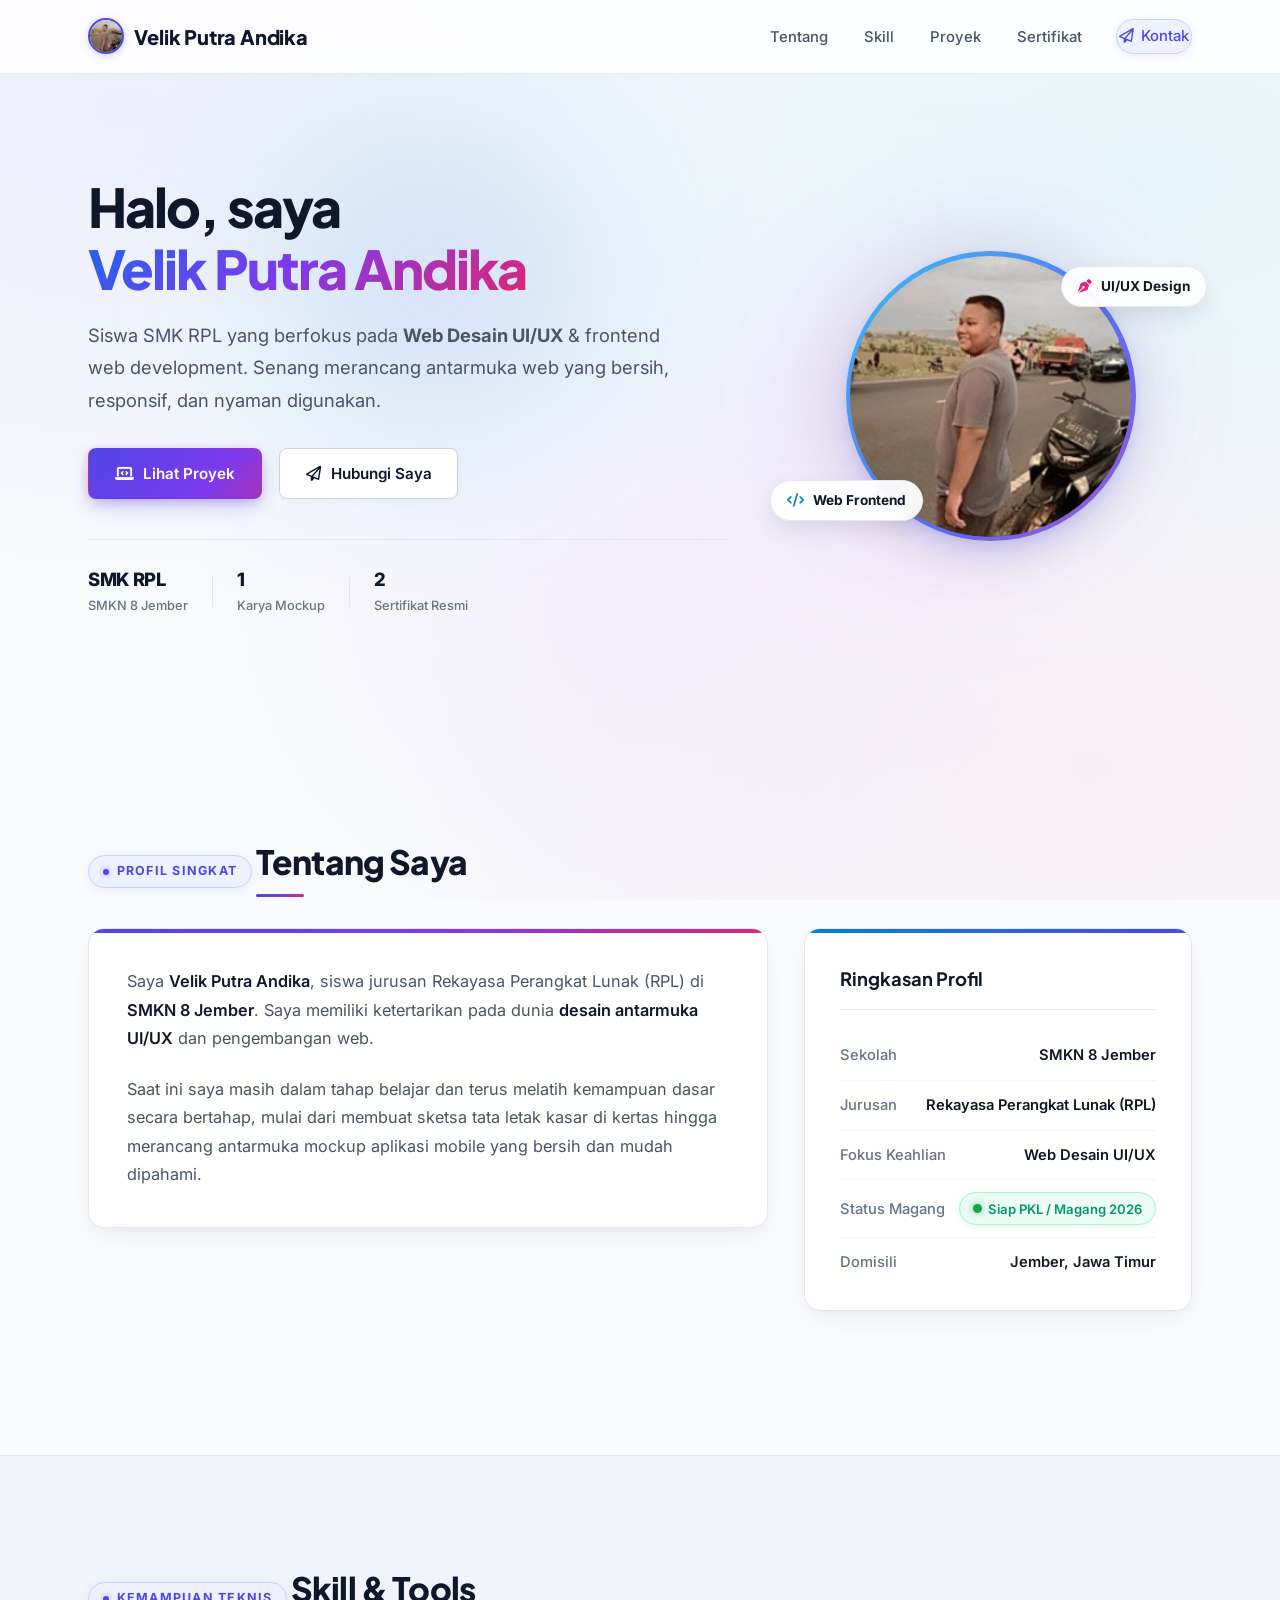
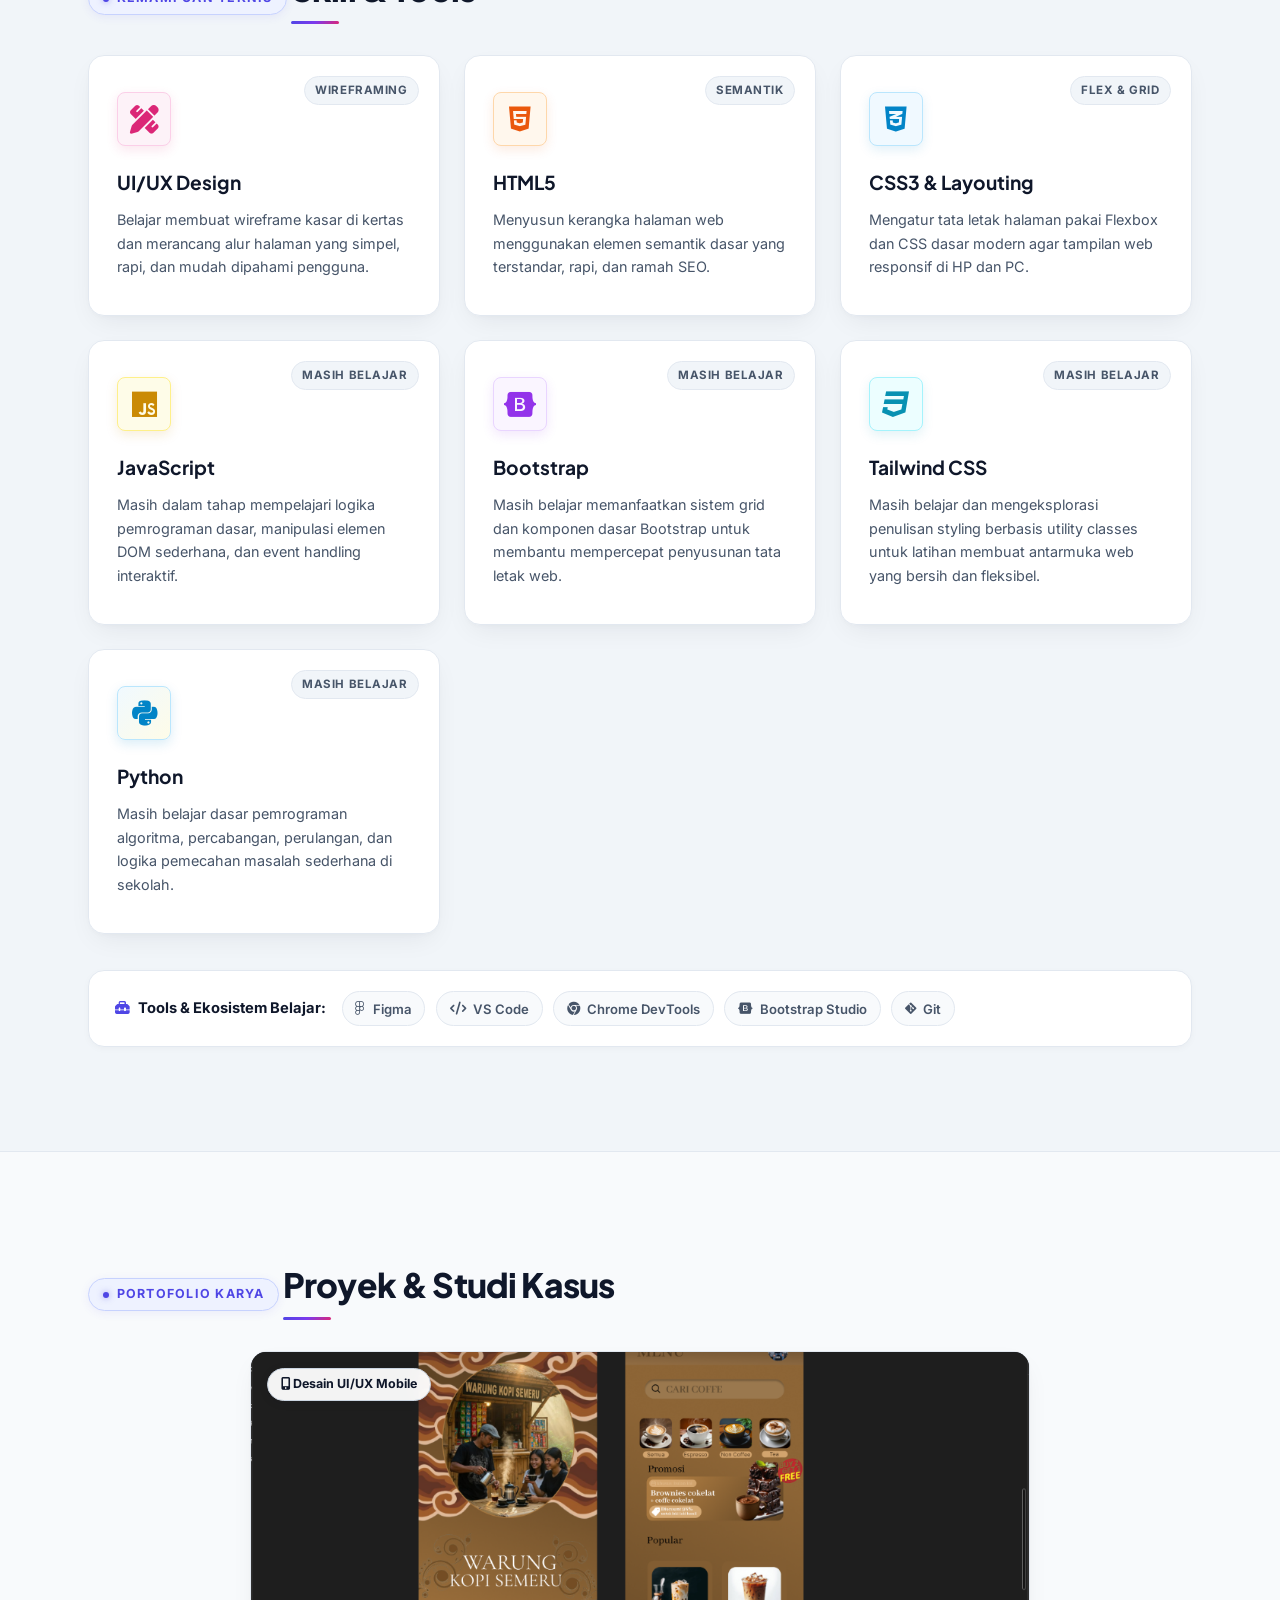
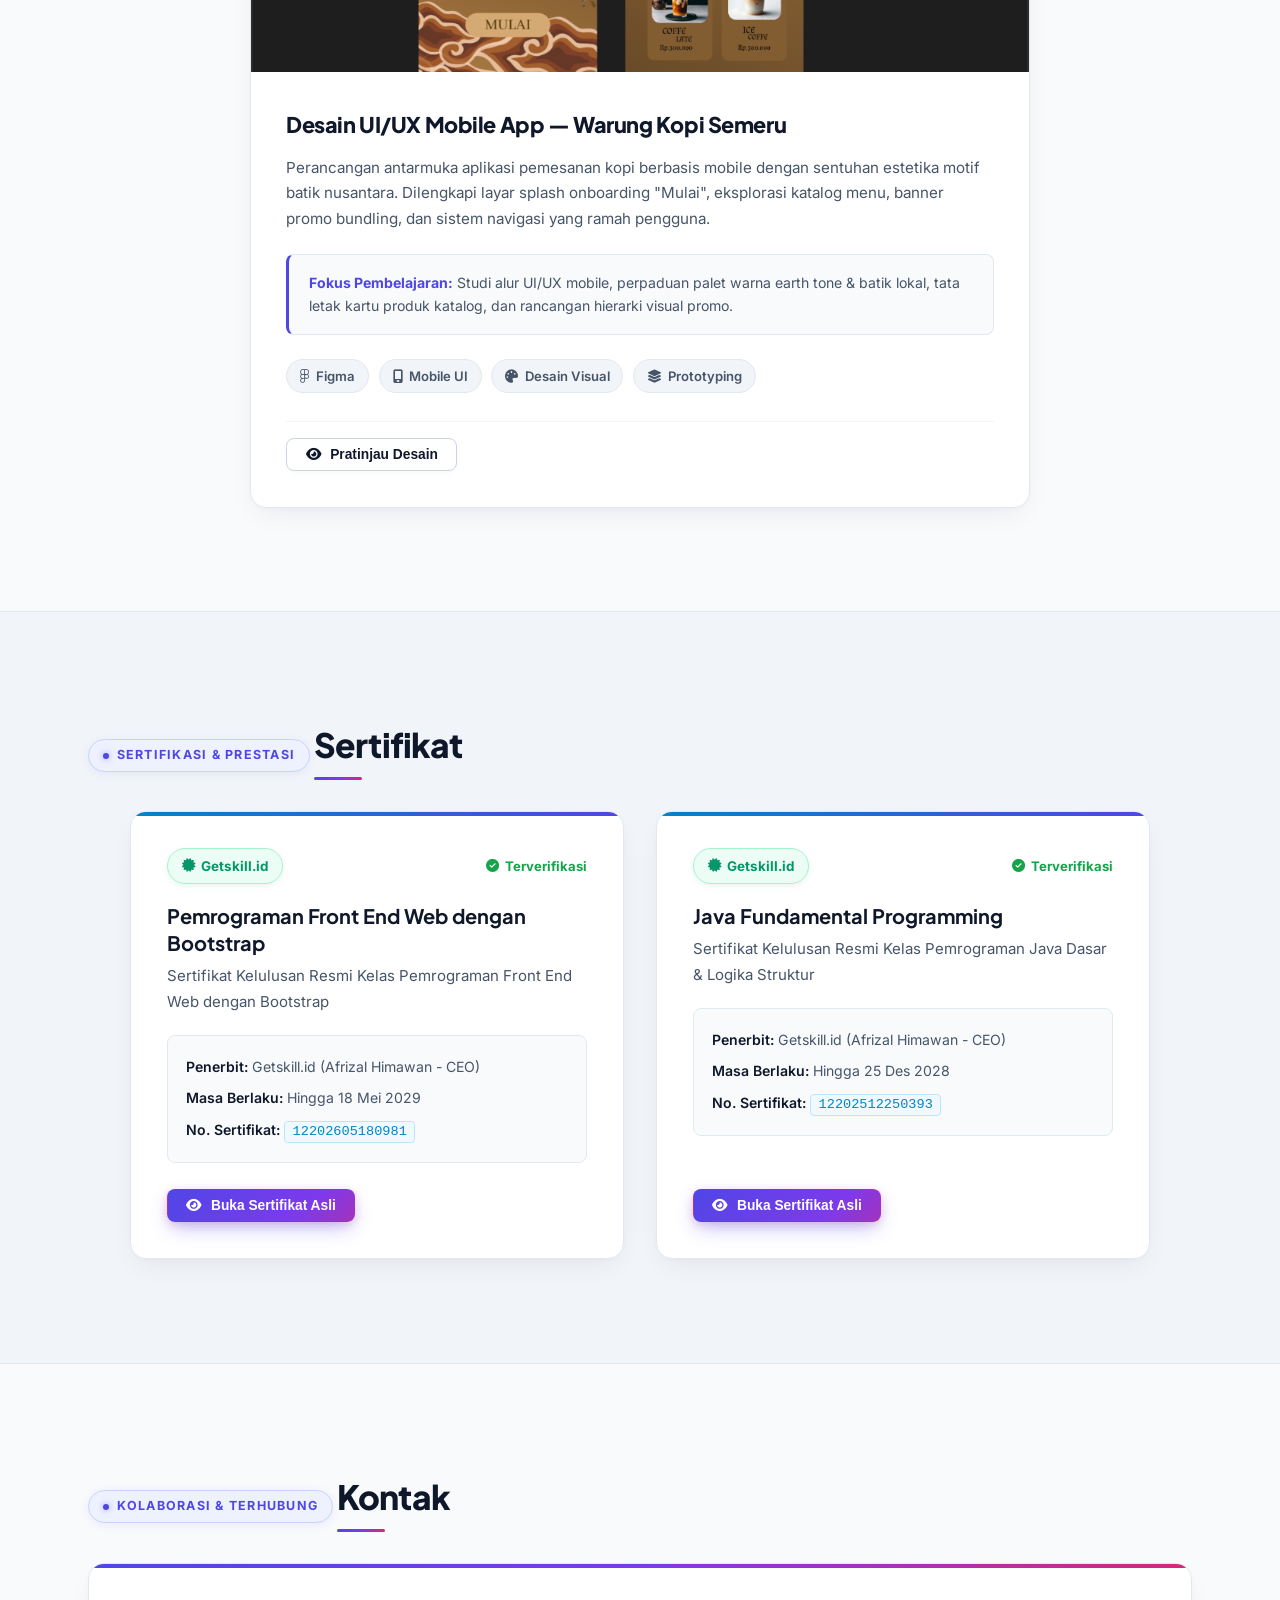
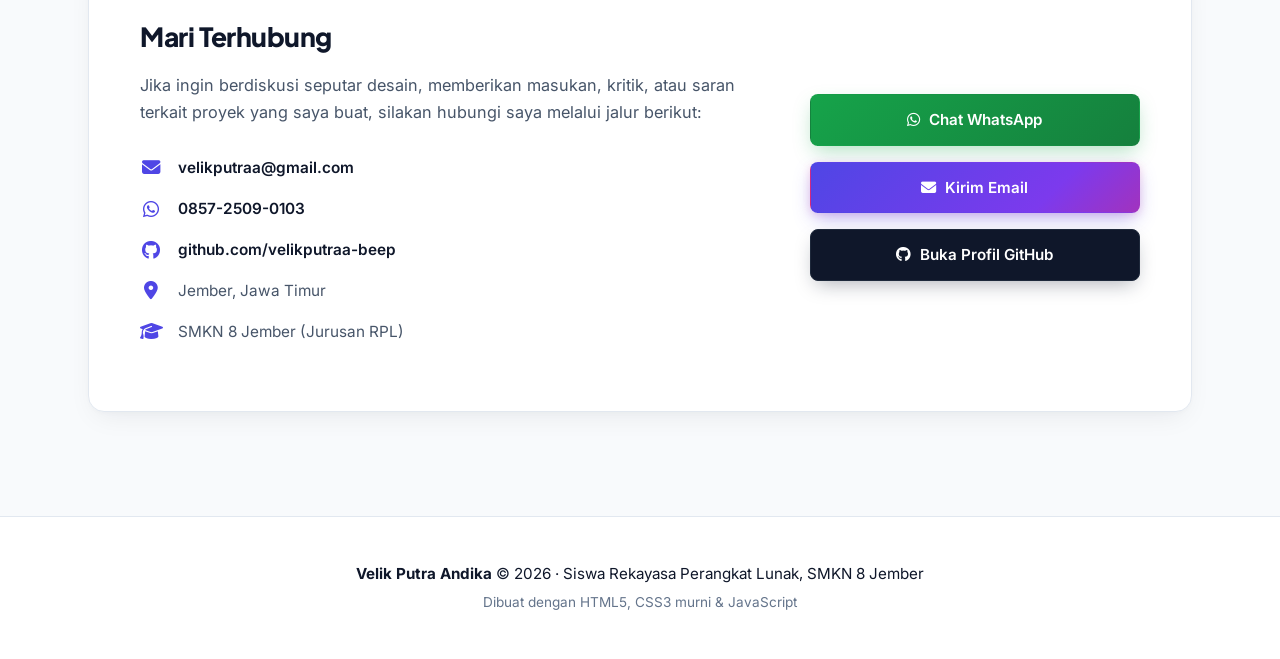
==== index.html @ b610f24c "Add files via upload" ====
<!DOCTYPE html>
<html lang="id">
<head>
    <meta charset="UTF-8">
    <meta name="viewport" content="width=device-width, initial-scale=1.0">
    <meta name="description" content="Portofolio Velik Putra Andika - Siswa SMK RPL, SMKN 8 Jember. Fokus pada Web Desain UI/UX dan Pengembangan Web Frontend.">
    <title>Velik Putra Andika — Portofolio Web Desain UI/UX</title>
    <link rel="preconnect" href="https://fonts.googleapis.com">
    <link rel="preconnect" href="https://fonts.gstatic.com" crossorigin>
    <link href="https://fonts.googleapis.com/css2?family=Inter:wght@400;500;600;700&family=Plus+Jakarta+Sans:wght@500;600;700;800&display=swap" rel="stylesheet">
    <link rel="stylesheet" href="https://cdnjs.cloudflare.com/ajax/libs/font-awesome/6.4.0/css/all.min.css">
    <link rel="stylesheet" href="style.css">
</head>
<body>

    <nav class="navbar" id="navbar">
        <div class="container nav-container">
            <a href="#hero" class="logo">
                <img src="foto.jpg" alt="Velik Putra Andika" class="logo-avatar">
                <span>Velik Putra Andika</span>
            </a>

            <button class="nav-toggle" id="navToggle" aria-label="Buka menu navigasi">
                <i class="fa-solid fa-bars" id="navToggleIcon"></i>
            </button>

            <ul class="nav-links" id="navLinks">
                <li><a href="#about" class="nav-item">Tentang</a></li>
                <li><a href="#skills" class="nav-item">Skill</a></li>
                <li><a href="#projects" class="nav-item">Proyek</a></li>
                <li><a href="#certificates" class="nav-item">Sertifikat</a></li>
                <li><a href="#contact" class="btn-nav nav-item"><i class="fa-regular fa-paper-plane"></i> Kontak</a></li>
            </ul>
        </div>
    </nav>

    <header id="hero" class="hero-section">
        <div class="container hero-container">
            <div class="hero-content">
                <h1>Halo, saya <span class="highlight">Velik Putra Andika</span></h1>
                <p class="hero-subtitle">Siswa SMK RPL yang berfokus pada <strong>Web Desain UI/UX</strong> & frontend web development. Senang merancang antarmuka web yang bersih, responsif, dan nyaman digunakan.</p>
                
                <div class="hero-cta">
                    <a href="#projects" class="btn btn-primary"><i class="fa-solid fa-laptop-code"></i> Lihat Proyek</a>
                    <a href="#contact" class="btn btn-secondary"><i class="fa-regular fa-paper-plane"></i> Hubungi Saya</a>
                </div>

                <div class="hero-stats">
                    <div class="stat-item">
                        <span class="stat-number">SMK RPL</span>
                        <span class="stat-label">SMKN 8 Jember</span>
                    </div>
                    <div class="stat-divider"></div>
                    <div class="stat-item">
                        <span class="stat-number">1</span>
                        <span class="stat-label">Karya Mockup</span>
                    </div>
                    <div class="stat-divider"></div>
                    <div class="stat-item">
                        <span class="stat-number">2</span>
                        <span class="stat-label">Sertifikat Resmi</span>
                    </div>
                </div>
            </div>
            
            <div class="hero-image-wrapper">
                <div class="hero-profile-glow"></div>
                
                <div class="hero-float-badge badge-top">
                    <i class="fa-solid fa-pen-nib"></i>
                    <span>UI/UX Design</span>
                </div>

                <div class="hero-profile-box">
                    <img src="foto.jpg" alt="Velik Putra Andika" class="hero-profile-img">
                </div>

                <div class="hero-float-badge badge-bottom">
                    <i class="fa-solid fa-code"></i>
                    <span>Web Frontend</span>
                </div>
            </div>
        </div>
    </header>

    <section id="about" class="section">
        <div class="container">
            <div class="section-tag reveal"><span class="tag-dot"></span> Profil Singkat</div>
            <h2 class="section-title reveal">Tentang Saya</h2>

            <div class="about-grid">
                <div class="about-card reveal reveal-delay-1">
                    <p>Saya <strong>Velik Putra Andika</strong>, siswa jurusan Rekayasa Perangkat Lunak (RPL) di <strong>SMKN 8 Jember</strong>. Saya memiliki ketertarikan pada dunia <strong>desain antarmuka UI/UX</strong> dan pengembangan web.</p>
                    <p>Saat ini saya masih dalam tahap belajar dan terus melatih kemampuan dasar secara bertahap, mulai dari membuat sketsa tata letak kasar di kertas hingga merancang antarmuka mockup aplikasi mobile yang bersih dan mudah dipahami.</p>
                </div>

                <div class="about-quick-info reveal reveal-delay-2">
                    <h3>Ringkasan Profil</h3>
                    <ul>
                        <li>
                            <span class="info-label">Sekolah</span>
                            <span class="info-val">SMKN 8 Jember</span>
                        </li>
                        <li>
                            <span class="info-label">Jurusan</span>
                            <span class="info-val">Rekayasa Perangkat Lunak (RPL)</span>
                        </li>
                        <li>
                            <span class="info-label">Fokus Keahlian</span>
                            <span class="info-val">Web Desain UI/UX</span>
                        </li>
                        <li>
                            <span class="info-label">Status Magang</span>
                            <span class="info-val status-badge">
                                <span class="status-pulse-dot dot-green"></span>
                                Siap PKL / Magang 2026
                            </span>
                        </li>
                        <li>
                            <span class="info-label">Domisili</span>
                            <span class="info-val">Jember, Jawa Timur</span>
                        </li>
                    </ul>
                </div>
            </div>

        </div>
    </section>

    <section id="skills" class="section bg-alt">
        <div class="container">
            <div class="section-tag reveal"><span class="tag-dot"></span> Kemampuan Teknis</div>
            <h2 class="section-title reveal">Skill & Tools</h2>

            <div class="skills-grid">
                <div class="skill-card skill-card-uiux reveal reveal-delay-1">
                    <div class="skill-icon"><i class="fa-solid fa-pen-ruler"></i></div>
                    <span class="skill-level-badge">Wireframing</span>
                    <h3>UI/UX Design</h3>
                    <p>Belajar membuat wireframe kasar di kertas dan merancang alur halaman yang simpel, rapi, dan mudah dipahami pengguna.</p>
                </div>

                <div class="skill-card skill-card-html reveal reveal-delay-2">
                    <div class="skill-icon"><i class="fa-brands fa-html5"></i></div>
                    <span class="skill-level-badge">Semantik</span>
                    <h3>HTML5</h3>
                    <p>Menyusun kerangka halaman web menggunakan elemen semantik dasar yang terstandar, rapi, dan ramah SEO.</p>
                </div>

                <div class="skill-card skill-card-css reveal reveal-delay-3">
                    <div class="skill-icon"><i class="fa-brands fa-css3-alt"></i></div>
                    <span class="skill-level-badge">Flex & Grid</span>
                    <h3>CSS3 & Layouting</h3>
                    <p>Mengatur tata letak halaman pakai Flexbox dan CSS dasar modern agar tampilan web responsif di HP dan PC.</p>
                </div>

                <div class="skill-card skill-card-js reveal reveal-delay-4">
                    <div class="skill-icon"><i class="fa-brands fa-js"></i></div>
                    <span class="skill-level-badge">Masih Belajar</span>
                    <h3>JavaScript</h3>
                    <p>Masih dalam tahap mempelajari logika pemrograman dasar, manipulasi elemen DOM sederhana, dan event handling interaktif.</p>
                </div>

                <div class="skill-card skill-card-bootstrap reveal reveal-delay-5">
                    <div class="skill-icon"><i class="fa-brands fa-bootstrap"></i></div>
                    <span class="skill-level-badge">Masih Belajar</span>
                    <h3>Bootstrap</h3>
                    <p>Masih belajar memanfaatkan sistem grid dan komponen dasar Bootstrap untuk membantu mempercepat penyusunan tata letak web.</p>
                </div>

                <div class="skill-card skill-card-tailwind reveal reveal-delay-1">
                    <div class="skill-icon"><i class="fa-brands fa-css3"></i></div>
                    <span class="skill-level-badge">Masih Belajar</span>
                    <h3>Tailwind CSS</h3>
                    <p>Masih belajar dan mengeksplorasi penulisan styling berbasis utility classes untuk latihan membuat antarmuka web yang bersih dan fleksibel.</p>
                </div>

                <div class="skill-card skill-card-python reveal reveal-delay-2">
                    <div class="skill-icon"><i class="fa-brands fa-python"></i></div>
                    <span class="skill-level-badge">Masih Belajar</span>
                    <h3>Python</h3>
                    <p>Masih belajar dasar pemrograman algoritma, percabangan, perulangan, dan logika pemecahan masalah sederhana di sekolah.</p>
                </div>
            </div>

            <div class="tools-bar reveal">
                <span class="tools-title"><i class="fa-solid fa-toolbox"></i> Tools & Ekosistem Belajar:</span>
                <div class="tools-pills">
                    <span class="tool-pill"><i class="fa-brands fa-figma"></i> Figma</span>
                    <span class="tool-pill"><i class="fa-solid fa-code"></i> VS Code</span>
                    <span class="tool-pill"><i class="fa-brands fa-chrome"></i> Chrome DevTools</span>
                    <span class="tool-pill"><i class="fa-brands fa-bootstrap"></i> Bootstrap Studio</span>
                    <span class="tool-pill"><i class="fa-brands fa-git-alt"></i> Git</span>
                </div>
            </div>
        </div>
    </section>

    <section id="projects" class="section">
        <div class="container">
            <div class="section-tag reveal"><span class="tag-dot"></span> Portofolio Karya</div>
            <h2 class="section-title reveal">Proyek & Studi Kasus</h2>

            <div class="projects-grid">
                <article class="project-card project-card-coffee reveal reveal-delay-1">
                    <div class="project-banner project-banner-img" onclick="openCertModal('project-kopi.png', 'Desain UI/UX Mobile App — Warung Kopi Semeru', 'Mockup Antarmuka Aplikasi Mobile: Alur Onboarding Budaya Lokal, Katalog Menu, dan Banner Promo')">
                        <img src="project-kopi.png" alt="Preview Desain UI/UX Mobile App Warung Kopi Semeru" class="project-img-cover">
                        <div class="project-banner-overlay">
                            <span class="overlay-btn"><i class="fa-solid fa-magnifying-glass-plus"></i> Lihat Mockup Desain</span>
                        </div>
                        <span class="project-tag"><i class="fa-solid fa-mobile-screen-button"></i> Desain UI/UX Mobile</span>
                    </div>

                    <div class="project-body">
                        <h3>Desain UI/UX Mobile App — Warung Kopi Semeru</h3>
                        <p class="project-desc">Perancangan antarmuka aplikasi pemesanan kopi berbasis mobile dengan sentuhan estetika motif batik nusantara. Dilengkapi layar splash onboarding "Mulai", eksplorasi katalog menu, banner promo bundling, dan sistem navigasi yang ramah pengguna.</p>
                        
                        <div class="project-notes">
                            <p><strong>Fokus Pembelajaran:</strong> Studi alur UI/UX mobile, perpaduan palet warna earth tone & batik lokal, tata letak kartu produk katalog, dan rancangan hierarki visual promo.</p>
                        </div>

                        <div class="project-tech">
                            <span><i class="fa-brands fa-figma"></i> Figma</span>
                            <span><i class="fa-solid fa-mobile-screen"></i> Mobile UI</span>
                            <span><i class="fa-solid fa-palette"></i> Desain Visual</span>
                            <span><i class="fa-solid fa-layer-group"></i> Prototyping</span>
                        </div>

                        <div class="project-actions">
                            <button type="button" class="btn btn-secondary btn-sm" onclick="openCertModal('project-kopi.png', 'Desain UI/UX Mobile App — Warung Kopi Semeru', 'Mockup Antarmuka Aplikasi Mobile: Alur Onboarding Budaya Lokal, Katalog Menu, dan Banner Promo')">
                                <i class="fa-solid fa-eye"></i> Pratinjau Desain
                            </button>
                        </div>
                    </div>
                </article>
            </div>
        </div>
    </section>

    <section id="certificates" class="section bg-alt">
        <div class="container">
            <div class="section-tag reveal"><span class="tag-dot"></span> Sertifikasi & Prestasi</div>
            <h2 class="section-title reveal">Sertifikat</h2>

            <div class="certificates-grid">
                <div class="certificate-card reveal reveal-delay-1">
                    <div class="certificate-header">
                        <span class="issuer-name"><i class="fa-solid fa-certificate"></i> Getskill.id</span>
                        <span class="cert-verified"><i class="fa-solid fa-circle-check"></i> Terverifikasi</span>
                    </div>
                    <h3>Pemrograman Front End Web dengan Bootstrap</h3>
                    <p class="cert-program">Sertifikat Kelulusan Resmi Kelas Pemrograman Front End Web dengan Bootstrap</p>
                    
                    <div class="cert-meta">
                        <div class="meta-row">
                            <span class="label">Penerbit:</span>
                            <span class="value">Getskill.id (Afrizal Himawan - CEO)</span>
                        </div>
                        <div class="meta-row">
                            <span class="label">Masa Berlaku:</span>
                            <span class="value">Hingga 18 Mei 2029</span>
                        </div>
                        <div class="meta-row">
                            <span class="label">No. Sertifikat:</span>
                            <span class="value code-num">12202605180981</span>
                        </div>
                    </div>

                    <button type="button" class="btn btn-primary btn-sm" onclick="openCertModal('sertifikat-bootstrap.png', 'Pemrograman Front End Web dengan Bootstrap — Getskill.id', 'No. Sertifikat: 12202605180981 · Valid s/d 18 Mei 2029 · Penerbit: Afrizal Himawan (CEO Getskill.id)')">
                        <i class="fa-solid fa-eye"></i> Buka Sertifikat Asli
                    </button>
                </div>
                <div class="certificate-card reveal reveal-delay-2">
                    <div class="certificate-header">
                        <span class="issuer-name"><i class="fa-solid fa-certificate"></i> Getskill.id</span>
                        <span class="cert-verified"><i class="fa-solid fa-circle-check"></i> Terverifikasi</span>
                    </div>
                    <h3>Java Fundamental Programming</h3>
                    <p class="cert-program">Sertifikat Kelulusan Resmi Kelas Pemrograman Java Dasar & Logika Struktur</p>
                    
                    <div class="cert-meta">
                        <div class="meta-row">
                            <span class="label">Penerbit:</span>
                            <span class="value">Getskill.id (Afrizal Himawan - CEO)</span>
                        </div>
                        <div class="meta-row">
                            <span class="label">Masa Berlaku:</span>
                            <span class="value">Hingga 25 Des 2028</span>
                        </div>
                        <div class="meta-row">
                            <span class="label">No. Sertifikat:</span>
                            <span class="value code-num">12202512250393</span>
                        </div>
                    </div>

                    <button type="button" class="btn btn-primary btn-sm" onclick="openCertModal('sertifikat-getskill.png', 'Java Fundamental Programming — Getskill.id', 'No. Sertifikat: 12202512250393 · Valid s/d 25 Des 2028 · Penerbit: Afrizal Himawan (CEO Getskill.id)')">
                        <i class="fa-solid fa-eye"></i> Buka Sertifikat Asli
                    </button>
                </div>
            </div>
        </div>
    </section>

    <div id="certModal" class="cert-modal-overlay" onclick="closeCertModal(event)">
        <div class="cert-modal-card" onclick="event.stopPropagation()">
            <button class="cert-modal-close" onclick="closeCertModal()" aria-label="Tutup popup">&times;</button>
            <div id="certModalContent">
                <img id="certModalImg" src="" alt="Pratinjau Velik Putra Andika">
                <div id="certModalText" class="cert-modal-caption"></div>
            </div>
        </div>
    </div>

    <section id="contact" class="section">
        <div class="container">
            <div class="section-tag reveal"><span class="tag-dot"></span> Kolaborasi & Terhubung</div>
            <h2 class="section-title reveal">Kontak</h2>

            <div class="contact-box reveal reveal-delay-1">
                <div class="contact-text">
                    <h3>Mari Terhubung</h3>
                    <p>Jika ingin berdiskusi seputar desain, memberikan masukan, kritik, atau saran terkait proyek yang saya buat, silakan hubungi saya melalui jalur berikut:</p>
                    
                    <ul class="contact-details">
                        <li>
                            <i class="fa-solid fa-envelope"></i>
                            <a href="mailto:velikputraa@gmail.com">velikputraa@gmail.com</a>
                        </li>
                        <li>
                            <i class="fa-brands fa-whatsapp"></i>
                            <a href="https://wa.me/6285725090103" target="_blank" rel="noopener noreferrer">0857-2509-0103</a>
                        </li>
                        <li>
                            <i class="fa-brands fa-github"></i>
                            <a href="https://github.com/velikputraa-beep" target="_blank" rel="noopener noreferrer">github.com/velikputraa-beep</a>
                        </li>
                        <li>
                            <i class="fa-solid fa-location-dot"></i>
                            <span>Jember, Jawa Timur</span>
                        </li>
                        <li>
                            <i class="fa-solid fa-graduation-cap"></i>
                            <span>SMKN 8 Jember (Jurusan RPL)</span>
                        </li>
                    </ul>
                </div>

                <div class="contact-actions">
                    <a href="https://wa.me/6285725090103" target="_blank" rel="noopener noreferrer" class="btn btn-whatsapp">
                        <i class="fa-brands fa-whatsapp"></i> Chat WhatsApp
                    </a>
                    <a href="mailto:velikputraa@gmail.com" class="btn btn-primary">
                        <i class="fa-solid fa-envelope"></i> Kirim Email
                    </a>
                    <a href="https://github.com/velikputraa-beep" target="_blank" rel="noopener noreferrer" class="btn btn-github">
                        <i class="fa-brands fa-github"></i> Buka Profil GitHub
                    </a>
                </div>
            </div>
        </div>
    </section>

    <footer class="footer">
        <div class="container footer-content">
            <p><strong>Velik Putra Andika</strong> &copy; 2026 · Siswa Rekayasa Perangkat Lunak, SMKN 8 Jember</p>
            <p class="footer-sub">Dibuat dengan HTML5, CSS3 murni & JavaScript</p>
        </div>
    </footer>

    <button id="scrollTopBtn" class="scroll-top-btn" onclick="scrollToTop()" aria-label="Kembali ke atas">
        <i class="fa-solid fa-arrow-up"></i>
    </button>
    <script>
        function openCertModal(imgSrc, title, desc) {
            const modal = document.getElementById('certModal');
            const img = document.getElementById('certModalImg');
            const text = document.getElementById('certModalText');
            
            img.src = imgSrc;
            text.innerHTML = `<h4>${title}</h4><p>${desc}</p>`;
            modal.classList.add('active');
            document.body.style.overflow = 'hidden';
        }

        function closeCertModal(e) {
            const modal = document.getElementById('certModal');
            modal.classList.remove('active');
            document.body.style.overflow = '';
        }

        document.addEventListener('keydown', (e) => {
            if (e.key === 'Escape') closeCertModal();
        });
        function scrollToTop() {
            window.scrollTo({ top: 0, behavior: 'smooth' });
        }

        const navToggle = document.getElementById('navToggle');
        const navLinks = document.getElementById('navLinks');
        const navToggleIcon = document.getElementById('navToggleIcon');

        if (navToggle) {
            navToggle.addEventListener('click', () => {
                navLinks.classList.toggle('nav-open');
                if (navLinks.classList.contains('nav-open')) {
                    navToggleIcon.classList.remove('fa-bars');
                    navToggleIcon.classList.add('fa-xmark');
                } else {
                    navToggleIcon.classList.remove('fa-xmark');
                    navToggleIcon.classList.add('fa-bars');
                }
            });

            document.querySelectorAll('.nav-links a').forEach(link => {
                link.addEventListener('click', () => {
                    navLinks.classList.remove('nav-open');
                    navToggleIcon.classList.remove('fa-xmark');
                    navToggleIcon.classList.add('fa-bars');
                });
            });
        }

        document.addEventListener('DOMContentLoaded', () => {
            const reveals = document.querySelectorAll('.reveal');
            
            if ('IntersectionObserver' in window) {
                const revealObserver = new IntersectionObserver((entries, observer) => {
                    entries.forEach(entry => {
                        if (entry.isIntersecting) {
                            entry.target.classList.add('active');
                            observer.unobserve(entry.target);
                        }
                    });
                }, {
                    root: null,
                    threshold: 0.12,
                    rootMargin: '0px 0px -40px 0px'
                });

                reveals.forEach(el => revealObserver.observe(el));
            } else {
                reveals.forEach(el => el.classList.add('active'));
            }

            const navbar = document.getElementById('navbar');
            const navItems = document.querySelectorAll('.nav-item');
            const sections = document.querySelectorAll('section, header');
            const scrollTopBtn = document.getElementById('scrollTopBtn');

            const handleScroll = () => {
                const scrollY = window.scrollY;

                if (scrollY > 30) {
                    navbar.classList.add('navbar-scrolled');
                } else {
                    navbar.classList.remove('navbar-scrolled');
                }

                if (scrollTopBtn) {
                    if (scrollY > 350) {
                        scrollTopBtn.classList.add('show');
                    } else {
                        scrollTopBtn.classList.remove('show');
                    }
                }

                let current = '';
                sections.forEach(section => {
                    const sectionTop = section.offsetTop - 120;
                    const sectionHeight = section.offsetHeight;
                    if (scrollY >= sectionTop && scrollY < sectionTop + sectionHeight) {
                        current = section.getAttribute('id');
                    }
                });

                navItems.forEach(link => {
                    link.classList.remove('active');
                    if (link.getAttribute('href') === `#${current}`) {
                        link.classList.add('active');
                    }
                });
            };

            window.addEventListener('scroll', handleScroll, { passive: true });
            handleScroll();
        });
    </script>

</body>
</html>
---- style.css ----
:root {
    --bg-main: #f8fafc;
    --bg-alt: #f1f5f9;
    --bg-card: #ffffff;
    --bg-card-hover: #ffffff;
    --bg-glass: rgba(255, 255, 255, 0.88);
    
    --text-heading: #0f172a;
    --text-body: #475569;
    --text-muted: #64748b;
    --text-bright: #0f172a;
    
    --accent: #4f46e5;
    --accent-hover: #4338ca;
    --accent-cyan: #0284c7;
    --accent-purple: #7c3aed;
    --accent-pink: #db2777;
    --accent-emerald: #059669;
    --accent-amber: #d97706;
    --accent-orange: #ea580c;

    --grad-primary: linear-gradient(135deg, #4f46e5 0%, #7c3aed 50%, #db2777 100%);
    --grad-primary-hover: linear-gradient(135deg, #4338ca 0%, #6d28d9 50%, #be185d 100%);
    --grad-text: linear-gradient(135deg, #2563eb 0%, #7c3aed 45%, #db2777 100%);
    --grad-cyan-indigo: linear-gradient(135deg, #0284c7 0%, #4f46e5 100%);
    --grad-emerald-teal: linear-gradient(135deg, #059669 0%, #0284c7 100%);
    --grad-amber-rose: linear-gradient(135deg, #d97706 0%, #e11d48 100%);
    --grad-avatar-border: linear-gradient(135deg, #38bdf8, #6366f1, #ec4899, #38bdf8);
    
    --border-color: #e2e8f0;
    --border-card: #e2e8f0;
    --border-glow: rgba(79, 70, 229, 0.35);
    
    --shadow-sm: 0 2px 8px -2px rgba(15, 23, 42, 0.05);
    --shadow-card: 0 10px 28px -8px rgba(15, 23, 42, 0.08), 0 2px 8px -2px rgba(15, 23, 42, 0.04);
    --shadow-hover: 0 20px 38px -12px rgba(79, 70, 229, 0.18), 0 6px 14px -3px rgba(15, 23, 42, 0.06);
    
    --radius-sm: 8px;
    --radius-md: 16px;
    --radius-lg: 24px;
    --radius-full: 9999px;
    --transition: all 0.25s cubic-bezier(0.16, 1, 0.3, 1);
    --ease-fluid: cubic-bezier(0.16, 1, 0.3, 1);
    --ease-card: cubic-bezier(0.2, 0.8, 0.2, 1);
}

* {
    margin: 0;
    padding: 0;
    box-sizing: border-box;
}

html {
    scroll-behavior: smooth;
    font-size: 16px;
}

body {
    font-family: 'Inter', -apple-system, BlinkMacSystemFont, 'Segoe UI', Roboto, sans-serif;
    background-color: var(--bg-main);
    color: var(--text-body);
    line-height: 1.68;
    -webkit-font-smoothing: antialiased;
    overflow-x: hidden;
    position: relative;
    background-image: 
        radial-gradient(at 10% 12%, rgba(99, 102, 241, 0.08) 0px, transparent 45%),
        radial-gradient(at 90% 20%, rgba(6, 182, 212, 0.08) 0px, transparent 45%),
        radial-gradient(at 50% 65%, rgba(168, 85, 247, 0.06) 0px, transparent 50%),
        radial-gradient(at 85% 85%, rgba(236, 72, 153, 0.06) 0px, transparent 45%);
    background-attachment: fixed;
}

::-webkit-scrollbar {
    width: 10px;
}

::-webkit-scrollbar-track {
    background: #f1f5f9;
}

::-webkit-scrollbar-thumb {
    background: linear-gradient(180deg, #6366f1, #06b6d4);
    border-radius: 6px;
    border: 2px solid #f1f5f9;
}

::-webkit-scrollbar-thumb:hover {
    background: linear-gradient(180deg, #4f46e5, #0284c7);
}

h1, h2, h3, h4, .logo, .section-title {
    font-family: 'Plus Jakarta Sans', 'Inter', sans-serif;
    color: var(--text-heading);
}

@keyframes heroFadeUp {
    from {
        opacity: 0;
        transform: translateY(24px);
    }
    to {
        opacity: 1;
        transform: translateY(0);
    }
}

@keyframes heroFadeScale {
    from {
        opacity: 0;
        transform: scale(0.9);
    }
    to {
        opacity: 1;
        transform: scale(1);
    }
}

@keyframes floatSlow {
    0%, 100% {
        transform: translateY(0px) rotate(0deg);
    }
    50% {
        transform: translateY(-9px) rotate(1deg);
    }
}

@keyframes floatBadge1 {
    0%, 100% {
        transform: translateY(0px);
    }
    50% {
        transform: translateY(-7px);
    }
}

@keyframes floatBadge2 {
    0%, 100% {
        transform: translateY(0px);
    }
    50% {
        transform: translateY(7px);
    }
}

@keyframes auraPulse {
    0%, 100% {
        transform: scale(1);
        opacity: 0.55;
    }
    50% {
        transform: scale(1.15);
        opacity: 0.85;
    }
}

@keyframes pulseDot {
    0%, 100% {
        opacity: 1;
        transform: scale(1);
    }
    50% {
        opacity: 0.4;
        transform: scale(0.85);
    }
}

@keyframes gradientShift {
    0% {
        background-position: 0% 50%;
    }
    50% {
        background-position: 100% 50%;
    }
    100% {
        background-position: 0% 50%;
    }
}

.reveal {
    opacity: 0;
    transform: translateY(24px);
    transition: opacity 0.7s var(--ease-fluid), transform 0.7s var(--ease-fluid);
    will-change: opacity, transform;
}

.reveal.active {
    opacity: 1;
    transform: translateY(0);
}

.reveal-delay-1 { transition-delay: 0.08s; }
.reveal-delay-2 { transition-delay: 0.16s; }
.reveal-delay-3 { transition-delay: 0.24s; }
.reveal-delay-4 { transition-delay: 0.32s; }
.reveal-delay-5 { transition-delay: 0.40s; }

.container {
    width: 90%;
    max-width: 1180px;
    margin: 0 auto;
    padding: 0 1.5rem;
}

.section {
    padding: 6.5rem 0;
    position: relative;
}

.bg-alt {
    background-color: #f1f5f9;
    border-top: 1px solid var(--border-color);
    border-bottom: 1px solid var(--border-color);
}

.section-tag {
    display: inline-flex;
    align-items: center;
    gap: 0.5rem;
    font-size: 0.78rem;
    font-weight: 700;
    text-transform: uppercase;
    letter-spacing: 0.1em;
    padding: 0.32rem 0.85rem;
    border-radius: var(--radius-full);
    background: #eef2ff;
    border: 1px solid #c7d2fe;
    color: #4f46e5;
    margin-bottom: 0.85rem;
    box-shadow: 0 2px 10px rgba(79, 70, 229, 0.08);
}

.section-tag .tag-dot {
    width: 6px;
    height: 6px;
    border-radius: 50%;
    background-color: var(--accent);
    box-shadow: 0 0 6px rgba(79, 70, 229, 0.5);
}

.section-title {
    font-size: 2.1rem;
    font-weight: 800;
    color: var(--text-heading);
    margin-bottom: 2.4rem;
    letter-spacing: -0.025em;
    position: relative;
    display: inline-block;
}

.section-title::after {
    content: '';
    position: absolute;
    bottom: -8px;
    left: 0;
    width: 48px;
    height: 3.5px;
    background: var(--grad-primary);
    border-radius: 3px;
}

.navbar {
    position: fixed;
    top: 0;
    left: 0;
    width: 100%;
    z-index: 1000;
    background: rgba(255, 255, 255, 0.85);
    backdrop-filter: blur(18px);
    -webkit-backdrop-filter: blur(18px);
    border-bottom: 1px solid rgba(226, 232, 240, 0.8);
    padding: 1.15rem 0;
    transition: background-color 0.3s ease, border-color 0.3s ease, padding 0.3s ease, box-shadow 0.3s ease;
}

.navbar.navbar-scrolled {
    background: rgba(255, 255, 255, 0.96);
    border-bottom: 1px solid rgba(199, 210, 254, 0.6);
    box-shadow: 0 8px 24px -4px rgba(15, 23, 42, 0.08), 0 2px 6px -2px rgba(15, 23, 42, 0.04);
    padding: 0.85rem 0;
}

.nav-container {
    display: flex;
    justify-content: space-between;
    align-items: center;
}

.logo {
    display: inline-flex;
    align-items: center;
    gap: 0.65rem;
    font-size: 1.25rem;
    font-weight: 800;
    text-decoration: none;
    letter-spacing: -0.01em;
    color: var(--text-heading);
}

.logo-avatar {
    width: 36px;
    height: 36px;
    border-radius: 50%;
    object-fit: cover;
    object-position: center;
    border: 2px solid var(--accent);
    box-shadow: 0 2px 8px rgba(79, 70, 229, 0.25);
    transition: transform 0.25s var(--ease-fluid), box-shadow 0.25s ease;
}

.logo:hover .logo-avatar {
    transform: scale(1.08);
    box-shadow: 0 4px 14px rgba(79, 70, 229, 0.4);
}

.logo-mark {
    width: 32px;
    height: 32px;
    border-radius: 8px;
    background: var(--grad-primary);
    color: #ffffff;
    display: inline-flex;
    align-items: center;
    justify-content: center;
    font-size: 0.95rem;
    box-shadow: 0 4px 12px rgba(79, 70, 229, 0.3);
}

.nav-toggle {
    display: none;
    background: transparent;
    border: none;
    font-size: 1.4rem;
    color: var(--text-heading);
    cursor: pointer;
    padding: 0.4rem;
    line-height: 1;
}

.nav-links {
    display: flex;
    list-style: none;
    align-items: center;
    gap: 2rem;
}

.nav-links a {
    position: relative;
    color: var(--text-body);
    text-decoration: none;
    font-size: 0.93rem;
    font-weight: 500;
    padding: 4px 2px;
    transition: color 0.25s ease;
}

.nav-links a:not(.btn-nav)::after {
    content: '';
    position: absolute;
    bottom: -2px;
    left: 0;
    width: 100%;
    height: 2.5px;
    background: var(--grad-primary);
    transform: scaleX(0);
    transform-origin: right;
    transition: transform 0.28s var(--ease-fluid);
    border-radius: 2px;
}

.nav-links a:not(.btn-nav):hover {
    color: var(--text-heading);
}

.nav-links a:not(.btn-nav):hover::after,
.nav-links a:not(.btn-nav).active::after {
    transform: scaleX(1);
    transform-origin: left;
}

.nav-links a.active {
    color: var(--accent);
    font-weight: 600;
}

.btn-nav {
    display: inline-flex;
    align-items: center;
    gap: 0.45rem;
    padding: 0.5rem 1.25rem;
    background: #eef2ff;
    border: 1px solid #c7d2fe;
    border-radius: var(--radius-full);
    color: #4f46e5 !important;
    font-weight: 600;
    transition: all 0.25s var(--ease-fluid) !important;
    box-shadow: 0 2px 8px rgba(79, 70, 229, 0.1);
}

.btn-nav:hover {
    background: var(--grad-primary);
    border-color: transparent;
    color: #ffffff !important;
    transform: translateY(-2px);
    box-shadow: 0 6px 18px rgba(79, 70, 229, 0.35);
}

.hero-section {
    position: relative;
    padding-top: 11rem;
    padding-bottom: 7rem;
    overflow: hidden;
}

.hero-section::before {
    content: '';
    position: absolute;
    top: 5%;
    left: 15%;
    width: 480px;
    height: 480px;
    background: radial-gradient(circle, rgba(99, 102, 241, 0.18) 0%, rgba(6, 182, 212, 0.1) 40%, transparent 70%);
    filter: blur(65px);
    pointer-events: none;
    z-index: 0;
    animation: auraPulse 8s ease-in-out infinite;
}

.hero-section::after {
    content: '';
    position: absolute;
    top: 25%;
    right: 10%;
    width: 420px;
    height: 420px;
    background: radial-gradient(circle, rgba(236, 72, 153, 0.14) 0%, rgba(168, 85, 247, 0.08) 45%, transparent 70%);
    filter: blur(65px);
    pointer-events: none;
    z-index: 0;
    animation: auraPulse 9s ease-in-out infinite reverse;
}

.hero-container {
    position: relative;
    z-index: 1;
    display: grid;
    grid-template-columns: 1.35fr 0.85fr;
    gap: 4rem;
    align-items: center;
}

.badge-status {
    display: inline-flex;
    align-items: center;
    gap: 0.65rem;
    padding: 0.45rem 1.15rem;
    background: #ffffff;
    border: 1px solid #e2e8f0;
    color: #334155;
    border-radius: var(--radius-full);
    font-size: 0.86rem;
    font-weight: 600;
    margin-bottom: 1.5rem;
    box-shadow: 0 4px 14px rgba(15, 23, 42, 0.06);
    animation: heroFadeUp 0.7s var(--ease-fluid) forwards;
}

.status-pulse-dot {
    display: inline-block;
    width: 9px;
    height: 9px;
    border-radius: 50%;
    background-color: var(--accent);
    box-shadow: 0 0 8px rgba(79, 70, 229, 0.6);
    animation: pulseDot 2s ease-in-out infinite;
    flex-shrink: 0;
}

.status-pulse-dot.dot-green {
    background-color: #16a34a;
    box-shadow: 0 0 8px rgba(22, 163, 74, 0.6);
}

.hero-content h1 {
    font-size: 3.35rem;
    line-height: 1.15;
    font-weight: 800;
    color: var(--text-heading);
    margin-bottom: 1.25rem;
    letter-spacing: -0.035em;
    animation: heroFadeUp 0.7s var(--ease-fluid) 0.08s forwards;
    opacity: 0;
}

.highlight {
    background: var(--grad-text);
    -webkit-background-clip: text;
    -webkit-text-fill-color: transparent;
    display: inline-block;
}

.hero-subtitle {
    font-size: 1.15rem;
    color: var(--text-body);
    margin-bottom: 2rem;
    max-width: 600px;
    line-height: 1.75;
    animation: heroFadeUp 0.7s var(--ease-fluid) 0.16s forwards;
    opacity: 0;
}

.hero-cta {
    display: flex;
    gap: 1.1rem;
    margin-bottom: 2.5rem;
    animation: heroFadeUp 0.7s var(--ease-fluid) 0.24s forwards;
    opacity: 0;
}

.hero-stats {
    display: flex;
    align-items: center;
    gap: 1.5rem;
    padding-top: 1.5rem;
    border-top: 1px solid #e2e8f0;
    animation: heroFadeUp 0.7s var(--ease-fluid) 0.32s forwards;
    opacity: 0;
}

.stat-item {
    display: flex;
    flex-direction: column;
}

.stat-number {
    font-size: 1.15rem;
    font-weight: 800;
    color: var(--text-heading);
    letter-spacing: -0.02em;
}

.stat-badge-ready {
    color: #16a34a;
}

.stat-label {
    font-size: 0.8rem;
    color: var(--text-muted);
    font-weight: 500;
}

.stat-divider {
    width: 1px;
    height: 32px;
    background-color: #e2e8f0;
}

.hero-image-wrapper {
    position: relative;
    display: flex;
    justify-content: center;
    align-items: center;
    animation: heroFadeScale 0.85s var(--ease-fluid) 0.12s forwards;
    opacity: 0;
}

.hero-profile-glow {
    position: absolute;
    width: 320px;
    height: 320px;
    border-radius: 50%;
    background: radial-gradient(circle, rgba(99, 102, 241, 0.22) 0%, rgba(6, 182, 212, 0.15) 45%, rgba(236, 72, 153, 0.12) 70%, transparent 100%);
    filter: blur(32px);
    animation: auraPulse 6s ease-in-out infinite;
    pointer-events: none;
    z-index: 0;
}

.hero-profile-box {
    position: relative;
    z-index: 1;
    width: 290px;
    height: 290px;
    border-radius: 50%;
    padding: 4.5px;
    background: var(--grad-avatar-border);
    background-size: 200% 200%;
    box-shadow: 0 15px 35px -8px rgba(79, 70, 229, 0.25), 0 4px 12px rgba(15, 23, 42, 0.05);
    animation: floatSlow 6s ease-in-out infinite, gradientShift 8s ease infinite;
    transition: transform 0.35s var(--ease-fluid), box-shadow 0.35s var(--ease-fluid);
}

.hero-profile-box:hover {
    transform: translateY(-8px) scale(1.03);
    box-shadow: 0 20px 45px -8px rgba(236, 72, 153, 0.32), 0 6px 18px rgba(79, 70, 229, 0.25);
}

.hero-profile-img {
    width: 100%;
    height: 100%;
    object-fit: cover;
    object-position: center;
    display: block;
    border-radius: 50%;
    background-color: #ffffff;
}

.hero-float-badge {
    position: absolute;
    z-index: 2;
    display: inline-flex;
    align-items: center;
    gap: 0.55rem;
    padding: 0.5rem 1rem;
    background: rgba(255, 255, 255, 0.95);
    backdrop-filter: blur(12px);
    border: 1px solid #e2e8f0;
    border-radius: var(--radius-full);
    font-size: 0.85rem;
    font-weight: 700;
    color: var(--text-heading);
    box-shadow: 0 10px 25px -4px rgba(15, 23, 42, 0.12);
}

.hero-float-badge.badge-top {
    top: 15px;
    right: -15px;
    animation: floatBadge1 5s ease-in-out infinite;
}

.hero-float-badge.badge-top i {
    color: #db2777;
}

.hero-float-badge.badge-bottom {
    bottom: 20px;
    left: -20px;
    animation: floatBadge2 6s ease-in-out infinite;
}

.hero-float-badge.badge-bottom i {
    color: #0284c7;
}

.btn {
    display: inline-flex;
    align-items: center;
    justify-content: center;
    gap: 0.6rem;
    padding: 0.75rem 1.6rem;
    font-size: 0.95rem;
    font-weight: 600;
    border-radius: var(--radius-sm);
    text-decoration: none;
    transition: transform 0.2s var(--ease-fluid), background-color 0.2s ease, border-color 0.2s ease, box-shadow 0.25s ease;
    border: 1px solid transparent;
    cursor: pointer;
}

.btn:hover {
    transform: translateY(-3px);
}

.btn:active {
    transform: translateY(0) scale(0.98);
}

.btn-sm {
    padding: 0.5rem 1.15rem;
    font-size: 0.86rem;
}

.btn-primary {
    background: var(--grad-primary);
    background-size: 150% auto;
    color: #ffffff;
    box-shadow: 0 8px 20px -4px rgba(79, 70, 229, 0.4), 0 2px 8px rgba(236, 72, 153, 0.2);
}

.btn-primary:hover {
    background: var(--grad-primary-hover);
    box-shadow: 0 12px 28px -4px rgba(79, 70, 229, 0.55), 0 4px 12px rgba(236, 72, 153, 0.3);
}

.btn-secondary {
    background: #ffffff;
    color: var(--text-heading);
    border: 1px solid #cbd5e1;
    box-shadow: var(--shadow-sm);
}

.btn-secondary:hover {
    background: #f8fafc;
    border-color: #94a3b8;
    color: var(--accent);
    box-shadow: 0 6px 18px -4px rgba(15, 23, 42, 0.1);
}

.btn-whatsapp {
    background: linear-gradient(135deg, #16a34a 0%, #15803d 100%);
    color: #ffffff;
    box-shadow: 0 8px 20px -4px rgba(22, 163, 74, 0.35);
}

.btn-whatsapp:hover {
    background: linear-gradient(135deg, #22c55e 0%, #15803d 100%);
    box-shadow: 0 12px 24px -4px rgba(22, 163, 74, 0.5);
}

.btn-github {
    background: #0f172a;
    color: #ffffff;
    border: 1px solid #1e293b;
    box-shadow: 0 8px 20px -6px rgba(15, 23, 42, 0.35);
}

.btn-github:hover {
    background: #1e293b;
    border-color: #334155;
    box-shadow: 0 10px 24px -4px rgba(15, 23, 42, 0.45);
    color: #ffffff;
}

.about-grid {
    display: grid;
    grid-template-columns: 1.4fr 0.8fr;
    gap: 2.25rem;
    align-items: start;
    margin-bottom: 2.5rem;
}

.about-card {
    background: var(--bg-card);
    border: 1px solid var(--border-card);
    border-radius: var(--radius-md);
    padding: 2.4rem;
    box-shadow: var(--shadow-card);
    transition: border-color 0.3s var(--ease-fluid), box-shadow 0.3s var(--ease-fluid), transform 0.3s var(--ease-fluid);
    position: relative;
    overflow: hidden;
}

.about-card::before {
    content: '';
    position: absolute;
    top: 0;
    left: 0;
    right: 0;
    height: 3.5px;
    background: var(--grad-primary);
}

.about-card:hover {
    border-color: #cbd5e1;
    box-shadow: var(--shadow-hover);
    transform: translateY(-4px);
}

.about-card p {
    margin-bottom: 1.35rem;
    font-size: 1.02rem;
    color: var(--text-body);
    line-height: 1.75;
}

.about-card p:last-child {
    margin-bottom: 0;
}

.about-card strong {
    color: var(--text-heading);
    font-weight: 600;
}

.about-quick-info {
    background: var(--bg-card);
    border: 1px solid var(--border-card);
    border-radius: var(--radius-md);
    padding: 2.2rem;
    box-shadow: var(--shadow-card);
    transition: border-color 0.3s var(--ease-fluid), box-shadow 0.3s var(--ease-fluid), transform 0.3s var(--ease-fluid);
    position: relative;
    overflow: hidden;
}

.about-quick-info::before {
    content: '';
    position: absolute;
    top: 0;
    left: 0;
    right: 0;
    height: 3.5px;
    background: var(--grad-cyan-indigo);
}

.about-quick-info:hover {
    border-color: #cbd5e1;
    box-shadow: var(--shadow-hover);
    transform: translateY(-4px);
}

.about-quick-info h3 {
    font-size: 1.15rem;
    font-weight: 700;
    color: var(--text-heading);
    margin-bottom: 1.35rem;
    border-bottom: 1px solid var(--border-color);
    padding-bottom: 0.85rem;
}

.about-quick-info ul {
    list-style: none;
}

.about-quick-info li {
    display: flex;
    justify-content: space-between;
    align-items: center;
    padding: 0.75rem 0;
    border-bottom: 1px solid #f1f5f9;
    font-size: 0.92rem;
}

.about-quick-info li:last-child {
    border-bottom: none;
    padding-bottom: 0;
}

.info-label {
    color: var(--text-muted);
    font-weight: 500;
}

.info-val {
    color: var(--text-heading);
    font-weight: 600;
}

.status-badge {
    background: #ecfdf5;
    color: #059669;
    padding: 0.28rem 0.8rem;
    border-radius: var(--radius-full);
    font-size: 0.82rem;
    font-weight: 600;
    border: 1px solid #a7f3d0;
    box-shadow: 0 2px 6px rgba(16, 185, 129, 0.1);
    display: inline-flex;
    align-items: center;
    gap: 0.4rem;
}

.about-strengths-grid {
    display: grid;
    grid-template-columns: repeat(3, 1fr);
    gap: 1.5rem;
}

.strength-card {
    background: #ffffff;
    border: 1px solid #e2e8f0;
    border-radius: var(--radius-md);
    padding: 1.85rem 1.6rem;
    box-shadow: var(--shadow-sm);
    transition: transform 0.25s var(--ease-fluid), box-shadow 0.25s var(--ease-fluid), border-color 0.25s ease;
}

.strength-card:hover {
    transform: translateY(-4px);
    border-color: #c7d2fe;
    box-shadow: var(--shadow-hover);
}

.strength-icon {
    width: 48px;
    height: 48px;
    border-radius: 12px;
    background: #eef2ff;
    color: #4f46e5;
    display: flex;
    align-items: center;
    justify-content: center;
    font-size: 1.35rem;
    margin-bottom: 1.15rem;
}

.strength-card h4 {
    font-size: 1.1rem;
    font-weight: 700;
    color: var(--text-heading);
    margin-bottom: 0.55rem;
}

.strength-card p {
    font-size: 0.92rem;
    color: var(--text-body);
    line-height: 1.65;
}

.skills-grid {
    display: grid;
    grid-template-columns: repeat(auto-fit, minmax(260px, 1fr));
    gap: 1.5rem;
    margin-bottom: 2.25rem;
}

@media (max-width: 620px) {
    .skills-grid {
        grid-template-columns: 1fr;
    }
}

.skill-card {
    background: var(--bg-card);
    border: 1px solid var(--border-card);
    padding: 2.25rem 1.75rem;
    border-radius: var(--radius-md);
    box-shadow: var(--shadow-card);
    transition: transform 0.3s var(--ease-fluid), border-color 0.3s var(--ease-fluid), box-shadow 0.3s var(--ease-fluid);
    position: relative;
    overflow: hidden;
    display: flex;
    flex-direction: column;
}

.skill-card:hover {
    transform: translateY(-6px);
    box-shadow: var(--shadow-hover);
}

.skill-level-badge {
    position: absolute;
    top: 1.25rem;
    right: 1.25rem;
    font-size: 0.72rem;
    font-weight: 700;
    text-transform: uppercase;
    letter-spacing: 0.05em;
    padding: 0.25rem 0.65rem;
    border-radius: var(--radius-full);
    background: #f1f5f9;
    color: #475569;
    border: 1px solid #e2e8f0;
}

.skill-icon {
    width: 54px;
    height: 54px;
    border-radius: var(--radius-sm);
    display: flex;
    align-items: center;
    justify-content: center;
    font-size: 1.8rem;
    margin-bottom: 1.25rem;
    transition: transform 0.3s var(--ease-fluid), box-shadow 0.3s ease;
}

.skill-card:hover .skill-icon {
    transform: scale(1.1) translateY(-2px);
}

.skill-card-uiux .skill-icon {
    background: #fdf2f8;
    color: #db2777;
    border: 1px solid #fbcfe8;
    box-shadow: 0 4px 12px rgba(219, 39, 119, 0.12);
}
.skill-card-uiux:hover {
    border-color: #f472b6;
    box-shadow: 0 14px 30px -8px rgba(219, 39, 119, 0.22);
}

.skill-card-html .skill-icon {
    background: #fff7ed;
    color: #ea580c;
    border: 1px solid #fed7aa;
    box-shadow: 0 4px 12px rgba(234, 88, 12, 0.12);
}
.skill-card-html:hover {
    border-color: #fb923c;
    box-shadow: 0 14px 30px -8px rgba(234, 88, 12, 0.22);
}

.skill-card-css .skill-icon {
    background: #f0f9ff;
    color: #0284c7;
    border: 1px solid #bae6fd;
    box-shadow: 0 4px 12px rgba(2, 132, 199, 0.12);
}
.skill-card-css:hover {
    border-color: #38bdf8;
    box-shadow: 0 14px 30px -8px rgba(2, 132, 199, 0.22);
}

.skill-card-js .skill-icon {
    background: #fefce8;
    color: #ca8a04;
    border: 1px solid #fef08a;
    box-shadow: 0 4px 12px rgba(202, 138, 4, 0.15);
}
.skill-card-js:hover {
    border-color: #eab308;
    box-shadow: 0 14px 30px -8px rgba(202, 138, 4, 0.25);
}

.skill-card-bootstrap .skill-icon {
    background: #faf5ff;
    color: #9333ea;
    border: 1px solid #e9d5ff;
    box-shadow: 0 4px 12px rgba(147, 51, 234, 0.12);
}
.skill-card-bootstrap:hover {
    border-color: #c084fc;
    box-shadow: 0 14px 30px -8px rgba(147, 51, 234, 0.22);
}

.skill-card-tailwind .skill-icon {
    background: #ecfeff;
    color: #0891b2;
    border: 1px solid #a5f3fc;
    box-shadow: 0 4px 12px rgba(8, 145, 178, 0.12);
}
.skill-card-tailwind:hover {
    border-color: #22d3ee;
    box-shadow: 0 14px 30px -8px rgba(8, 145, 178, 0.22);
}

.skill-card-python .skill-icon {
    background: linear-gradient(135deg, #f0f9ff 0%, #fefce8 100%);
    color: #0284c7;
    border: 1px solid #bae6fd;
    box-shadow: 0 4px 12px rgba(2, 132, 199, 0.15);
}
.skill-card-python:hover {
    border-color: #38bdf8;
    box-shadow: 0 14px 30px -8px rgba(2, 132, 199, 0.25);
}

.skill-card h3 {
    font-size: 1.2rem;
    font-weight: 700;
    color: var(--text-heading);
    margin-bottom: 0.6rem;
}

.skill-card p {
    font-size: 0.9rem;
    color: var(--text-body);
    line-height: 1.65;
}

.tools-bar {
    display: flex;
    align-items: center;
    flex-wrap: wrap;
    gap: 1rem;
    background: #ffffff;
    border: 1px solid #e2e8f0;
    border-radius: var(--radius-md);
    padding: 1.25rem 1.6rem;
    box-shadow: var(--shadow-sm);
}

.tools-title {
    font-size: 0.92rem;
    font-weight: 700;
    color: var(--text-heading);
    display: flex;
    align-items: center;
    gap: 0.5rem;
}

.tools-title i {
    color: var(--accent);
}

.tools-pills {
    display: flex;
    flex-wrap: wrap;
    gap: 0.65rem;
}

.tool-pill {
    display: inline-flex;
    align-items: center;
    gap: 0.45rem;
    background: #f8fafc;
    border: 1px solid #e2e8f0;
    padding: 0.35rem 0.8rem;
    border-radius: var(--radius-full);
    font-size: 0.82rem;
    font-weight: 600;
    color: var(--text-body);
    transition: all 0.2s ease;
}

.tool-pill:hover {
    background: #eef2ff;
    border-color: #c7d2fe;
    color: #4f46e5;
    transform: translateY(-2px);
}

.projects-grid {
    display: grid;
    grid-template-columns: 1fr;
    max-width: 780px;
    margin: 0 auto;
    gap: 2.25rem;
}

.project-card {
    background: var(--bg-card);
    border: 1px solid var(--border-card);
    border-radius: var(--radius-md);
    overflow: hidden;
    box-shadow: var(--shadow-card);
    transition: transform 0.3s var(--ease-fluid), border-color 0.3s var(--ease-fluid), box-shadow 0.3s var(--ease-fluid);
    display: flex;
    flex-direction: column;
}

.project-card:hover {
    transform: translateY(-6px);
    box-shadow: var(--shadow-hover);
}

.project-banner-img {
    position: relative;
    height: 320px;
    cursor: pointer;
    overflow: hidden;
    background: #18191c;
}

@media (max-width: 640px) {
    .project-banner-img {
        height: 220px;
    }
}

.project-img-cover {
    width: 100%;
    height: 100%;
    object-fit: cover;
    object-position: center;
    display: block;
    transition: transform 0.45s var(--ease-fluid);
}

.project-card:hover .project-img-cover {
    transform: scale(1.06);
}

.project-banner-overlay {
    position: absolute;
    inset: 0;
    background: rgba(15, 23, 42, 0.45);
    backdrop-filter: blur(4px);
    display: flex;
    align-items: center;
    justify-content: center;
    opacity: 0;
    transition: opacity 0.3s ease;
}

.project-banner-img:hover .project-banner-overlay {
    opacity: 1;
}

.overlay-btn {
    display: inline-flex;
    align-items: center;
    gap: 0.5rem;
    padding: 0.55rem 1.15rem;
    background: #ffffff;
    color: #0f172a;
    font-size: 0.88rem;
    font-weight: 700;
    border-radius: var(--radius-full);
    box-shadow: 0 4px 14px rgba(0, 0, 0, 0.25);
    transform: translateY(6px);
    transition: transform 0.25s var(--ease-fluid);
}

.project-banner-img:hover .overlay-btn {
    transform: translateY(0);
}

.project-tag {
    position: absolute;
    top: 1rem;
    left: 1rem;
    z-index: 2;
    background: rgba(255, 255, 255, 0.95);
    backdrop-filter: blur(8px);
    border: 1px solid #cbd5e1;
    padding: 0.3rem 0.8rem;
    border-radius: var(--radius-full);
    font-size: 0.78rem;
    font-weight: 700;
    color: var(--text-heading);
    box-shadow: 0 2px 8px rgba(15, 23, 42, 0.1);
}

.project-body {
    padding: 2.2rem;
    display: flex;
    flex-direction: column;
    flex: 1;
}

.project-body h3 {
    font-size: 1.35rem;
    font-weight: 800;
    color: var(--text-heading);
    margin-bottom: 0.7rem;
    letter-spacing: -0.02em;
}

.project-desc {
    font-size: 0.95rem;
    color: var(--text-body);
    margin-bottom: 1.35rem;
    line-height: 1.7;
}

.project-notes {
    background: #f8fafc;
    border: 1px solid var(--border-color);
    border-left: 3.5px solid var(--accent);
    border-radius: var(--radius-sm);
    padding: 1rem 1.25rem;
    margin-bottom: 1.5rem;
    font-size: 0.88rem;
}

.project-notes strong {
    color: var(--accent);
    font-weight: 700;
}

.project-tech {
    display: flex;
    flex-wrap: wrap;
    gap: 0.6rem;
    margin-bottom: 1.75rem;
}

.project-tech span {
    display: inline-flex;
    align-items: center;
    gap: 0.4rem;
    padding: 0.32rem 0.8rem;
    background: #f1f5f9;
    border: 1px solid #e2e8f0;
    border-radius: var(--radius-full);
    font-size: 0.82rem;
    font-weight: 600;
    color: #475569;
    transition: all 0.2s ease;
}

.project-tech span:hover {
    background: #eef2ff;
    border-color: #c7d2fe;
    color: #4f46e5;
}

.project-actions {
    display: flex;
    gap: 0.85rem;
    margin-top: auto;
    padding-top: 1rem;
    border-top: 1px solid #f1f5f9;
}

.certificates-grid {
    display: grid;
    grid-template-columns: repeat(2, 1fr);
    gap: 2rem;
    max-width: 1020px;
    margin: 0 auto;
}

.certificate-card {
    width: 100%;
    background: var(--bg-card);
    border: 1px solid var(--border-card);
    border-radius: var(--radius-md);
    padding: 2.25rem;
    box-shadow: var(--shadow-card);
    transition: transform 0.3s var(--ease-fluid), border-color 0.3s var(--ease-fluid), box-shadow 0.3s var(--ease-fluid);
    display: flex;
    flex-direction: column;
    position: relative;
    overflow: hidden;
}

.certificate-card::before {
    content: '';
    position: absolute;
    top: 0;
    left: 0;
    right: 0;
    height: 3.5px;
    background: var(--grad-cyan-indigo);
}

.certificate-card .btn {
    margin-top: auto;
    align-self: flex-start;
}

.certificate-card:hover {
    border-color: #cbd5e1;
    transform: translateY(-5px);
    box-shadow: var(--shadow-hover);
}

.certificate-header {
    display: flex;
    justify-content: space-between;
    align-items: center;
    margin-bottom: 1.15rem;
}

.issuer-name {
    background: #ecfdf5;
    border: 1px solid #a7f3d0;
    color: #059669;
    padding: 0.35rem 0.85rem;
    border-radius: var(--radius-full);
    font-size: 0.84rem;
    font-weight: 700;
    box-shadow: 0 2px 6px rgba(16, 185, 129, 0.1);
    display: inline-flex;
    align-items: center;
    gap: 0.4rem;
}

.cert-verified {
    font-size: 0.82rem;
    color: #16a34a;
    font-weight: 700;
    display: inline-flex;
    align-items: center;
    gap: 0.35rem;
}

.certificate-card h3 {
    font-size: 1.25rem;
    font-weight: 700;
    color: var(--text-heading);
    margin-bottom: 0.45rem;
    line-height: 1.35;
}

.cert-program {
    font-size: 0.94rem;
    color: var(--text-body);
    margin-bottom: 1.35rem;
}

.cert-meta {
    background: #f8fafc;
    border: 1px solid var(--border-color);
    border-radius: var(--radius-sm);
    padding: 1.15rem;
    margin-bottom: 1.6rem;
}

.meta-row {
    font-size: 0.88rem;
    color: var(--text-body);
    margin-bottom: 0.5rem;
}

.meta-row:last-child {
    margin-bottom: 0;
}

.meta-row .label {
    color: var(--text-heading);
    font-weight: 600;
}

.code-num {
    font-family: 'JetBrains Mono', 'Fira Code', monospace;
    color: #0284c7;
    background: #f0f9ff;
    border: 1px solid #bae6fd;
    padding: 0.15rem 0.45rem;
    border-radius: 4px;
    font-size: 0.85rem;
}

.cert-modal-overlay {
    position: fixed;
    top: 0;
    left: 0;
    width: 100%;
    height: 100%;
    z-index: 9999;
    background-color: rgba(15, 23, 42, 0.7);
    backdrop-filter: blur(10px);
    -webkit-backdrop-filter: blur(10px);
    display: flex;
    align-items: center;
    justify-content: center;
    padding: 1.5rem;
    opacity: 0;
    visibility: hidden;
    transition: opacity 0.28s ease, visibility 0.28s ease;
}

.cert-modal-overlay.active {
    opacity: 1;
    visibility: visible;
}

.cert-modal-card {
    position: relative;
    background: #ffffff;
    border: 1px solid #e2e8f0;
    border-radius: var(--radius-md);
    max-width: 920px;
    width: 100%;
    max-height: 90vh;
    overflow-y: auto;
    padding: 2.2rem;
    box-shadow: 0 25px 60px -12px rgba(15, 23, 42, 0.35);
    transform: scale(0.94);
    transition: transform 0.28s var(--ease-fluid);
}

.cert-modal-overlay.active .cert-modal-card {
    transform: scale(1);
}

.cert-modal-close {
    position: absolute;
    top: 1rem;
    right: 1.35rem;
    background: #f1f5f9;
    border: 1px solid #e2e8f0;
    width: 40px;
    height: 40px;
    border-radius: 50%;
    font-size: 1.6rem;
    color: var(--text-body);
    display: flex;
    align-items: center;
    justify-content: center;
    cursor: pointer;
    line-height: 1;
    transition: var(--transition);
}

.cert-modal-close:hover {
    background: #ef4444;
    border-color: #ef4444;
    color: #ffffff;
    transform: rotate(90deg);
}

.cert-modal-card img {
    width: 100%;
    height: auto;
    max-height: 72vh;
    object-fit: contain;
    border-radius: var(--radius-sm);
    border: 1px solid var(--border-color);
    margin-bottom: 1.25rem;
    display: block;
    box-shadow: 0 4px 16px rgba(15, 23, 42, 0.08);
}

.cert-modal-caption h4 {
    font-size: 1.25rem;
    color: var(--text-heading);
    margin-bottom: 0.4rem;
    font-weight: 800;
}

.cert-modal-caption p {
    font-size: 0.94rem;
    color: var(--text-body);
}

.contact-box {
    background: var(--bg-card);
    border: 1px solid var(--border-card);
    border-radius: var(--radius-md);
    padding: 3.2rem;
    display: grid;
    grid-template-columns: 1.3fr 0.7fr;
    gap: 3.5rem;
    align-items: center;
    box-shadow: var(--shadow-card);
    transition: border-color 0.3s var(--ease-fluid), box-shadow 0.3s var(--ease-fluid), transform 0.3s var(--ease-fluid);
    position: relative;
    overflow: hidden;
}

.contact-box::before {
    content: '';
    position: absolute;
    top: 0;
    left: 0;
    right: 0;
    height: 3.5px;
    background: var(--grad-primary);
}

.contact-box:hover {
    border-color: #cbd5e1;
    box-shadow: var(--shadow-hover);
    transform: translateY(-3px);
}

.contact-status-chip {
    display: inline-flex;
    align-items: center;
    gap: 0.5rem;
    padding: 0.3rem 0.8rem;
    background: #ecfdf5;
    border: 1px solid #a7f3d0;
    border-radius: var(--radius-full);
    font-size: 0.82rem;
    font-weight: 700;
    color: #059669;
    margin-bottom: 1.15rem;
}

.contact-text h3 {
    font-size: 1.65rem;
    font-weight: 800;
    color: var(--text-heading);
    margin-bottom: 0.75rem;
    letter-spacing: -0.02em;
}

.contact-text p {
    font-size: 1.02rem;
    color: var(--text-body);
    margin-bottom: 1.75rem;
    line-height: 1.7;
}

.contact-details {
    list-style: none;
}

.contact-details li {
    display: flex;
    align-items: center;
    gap: 1rem;
    margin-bottom: 0.95rem;
    font-size: 0.96rem;
}

.contact-details i {
    color: var(--accent);
    width: 22px;
    font-size: 1.15rem;
    text-align: center;
}

.contact-details a {
    color: var(--text-heading);
    text-decoration: none;
    font-weight: 600;
    transition: var(--transition);
}

.contact-details a:hover {
    color: var(--accent);
    text-decoration: underline;
}

.contact-actions {
    display: flex;
    flex-direction: column;
    gap: 1rem;
}

.footer {
    padding: 2.75rem 0;
    border-top: 1px solid var(--border-color);
    background: #ffffff;
    text-align: center;
}

.footer-content p {
    color: var(--text-heading);
    font-size: 0.95rem;
    margin-bottom: 0.25rem;
}

.footer-sub {
    color: var(--text-muted) !important;
    font-size: 0.85rem !important;
}

.scroll-top-btn {
    position: fixed;
    bottom: 2rem;
    right: 2rem;
    width: 46px;
    height: 46px;
    border-radius: 50%;
    background: #ffffff;
    color: var(--accent);
    border: 1px solid #cbd5e1;
    box-shadow: 0 8px 24px -4px rgba(15, 23, 42, 0.15);
    display: flex;
    align-items: center;
    justify-content: center;
    cursor: pointer;
    font-size: 1.1rem;
    z-index: 990;
    opacity: 0;
    visibility: hidden;
    transform: translateY(12px);
    transition: all 0.3s var(--ease-fluid);
}

.scroll-top-btn.show {
    opacity: 1;
    visibility: visible;
    transform: translateY(0);
}

.scroll-top-btn:hover {
    background: var(--grad-primary);
    border-color: transparent;
    color: #ffffff;
    transform: translateY(-3px);
    box-shadow: 0 10px 28px -4px rgba(79, 70, 229, 0.4);
}

@media (max-width: 1080px) {
    .hero-content h1 {
        font-size: 2.85rem;
    }

    .hero-profile-box {
        width: 250px;
        height: 250px;
    }

    .about-strengths-grid {
        grid-template-columns: repeat(2, 1fr);
    }
}

@media (max-width: 868px) {
    .nav-toggle {
        display: block;
    }

    .nav-links {
        position: fixed;
        top: 72px;
        left: 0;
        width: 100%;
        background: rgba(255, 255, 255, 0.98);
        backdrop-filter: blur(16px);
        border-bottom: 1px solid #e2e8f0;
        flex-direction: column;
        padding: 1.5rem;
        gap: 1.25rem;
        box-shadow: 0 15px 30px rgba(15, 23, 42, 0.1);
        transform: translateY(-120%);
        opacity: 0;
        visibility: hidden;
        transition: transform 0.3s var(--ease-fluid), opacity 0.3s ease, visibility 0.3s ease;
    }

    .nav-links.nav-open {
        transform: translateY(0);
        opacity: 1;
        visibility: visible;
    }

    .hero-container {
        display: flex;
        flex-direction: column-reverse;
        text-align: center;
        gap: 2.8rem;
    }

    .hero-subtitle {
        margin-left: auto;
        margin-right: auto;
    }

    .hero-cta {
        justify-content: center;
    }

    .hero-stats {
        justify-content: center;
    }

    .hero-profile-box {
        width: 220px;
        height: 220px;
    }

    .about-grid {
        grid-template-columns: 1fr;
    }

    .about-strengths-grid {
        grid-template-columns: 1fr;
    }

    .projects-grid {
        grid-template-columns: 1fr;
    }

    .certificates-grid {
        grid-template-columns: 1fr;
    }

    .contact-box {
        grid-template-columns: 1fr;
        padding: 2.2rem;
    }
}

@media (max-width: 580px) {
    .navbar {
        padding: 0.85rem 0;
    }

    .hero-section {
        padding-top: 8.5rem;
    }

    .hero-content h1 {
        font-size: 2.15rem;
    }

    .hero-profile-box {
        width: 180px;
        height: 180px;
    }

    .hero-float-badge {
        font-size: 0.75rem;
        padding: 0.35rem 0.75rem;
    }

    .hero-float-badge.badge-top {
        top: 0;
        right: -10px;
    }

    .hero-float-badge.badge-bottom {
        bottom: 0;
        left: -10px;
    }

    .hero-stats {
        flex-wrap: wrap;
        gap: 1rem;
    }

    .stat-divider {
        display: none;
    }

    .section-title {
        font-size: 1.55rem;
    }

    .skills-grid {
        grid-template-columns: 1fr;
    }

    .certificate-header {
        flex-direction: column;
        align-items: flex-start;
        gap: 0.4rem;
    }

    .cert-modal-card {
        padding: 1.25rem;
        max-width: 95%;
    }

    .project-actions {
        flex-direction: column;
    }
}

@media (prefers-reduced-motion: reduce) {
    *, ::before, ::after {
        animation-duration: 0.01ms !important;
        animation-iteration-count: 1 !important;
        transition-duration: 0.01ms !important;
        scroll-behavior: auto !important;
    }
    
    .reveal {
        opacity: 1 !important;
        transform: none !important;
    }
    
    .hero-content h1,
    .hero-subtitle,
    .hero-cta,
    .hero-image-wrapper {
        opacity: 1 !important;
        transform: none !important;
        animation: none !important;
    }
    
    .hero-profile-box,
    .hero-float-badge {
        animation: none !important;
    }
    
    .hero-profile-glow {
        display: none !important;
    }
}
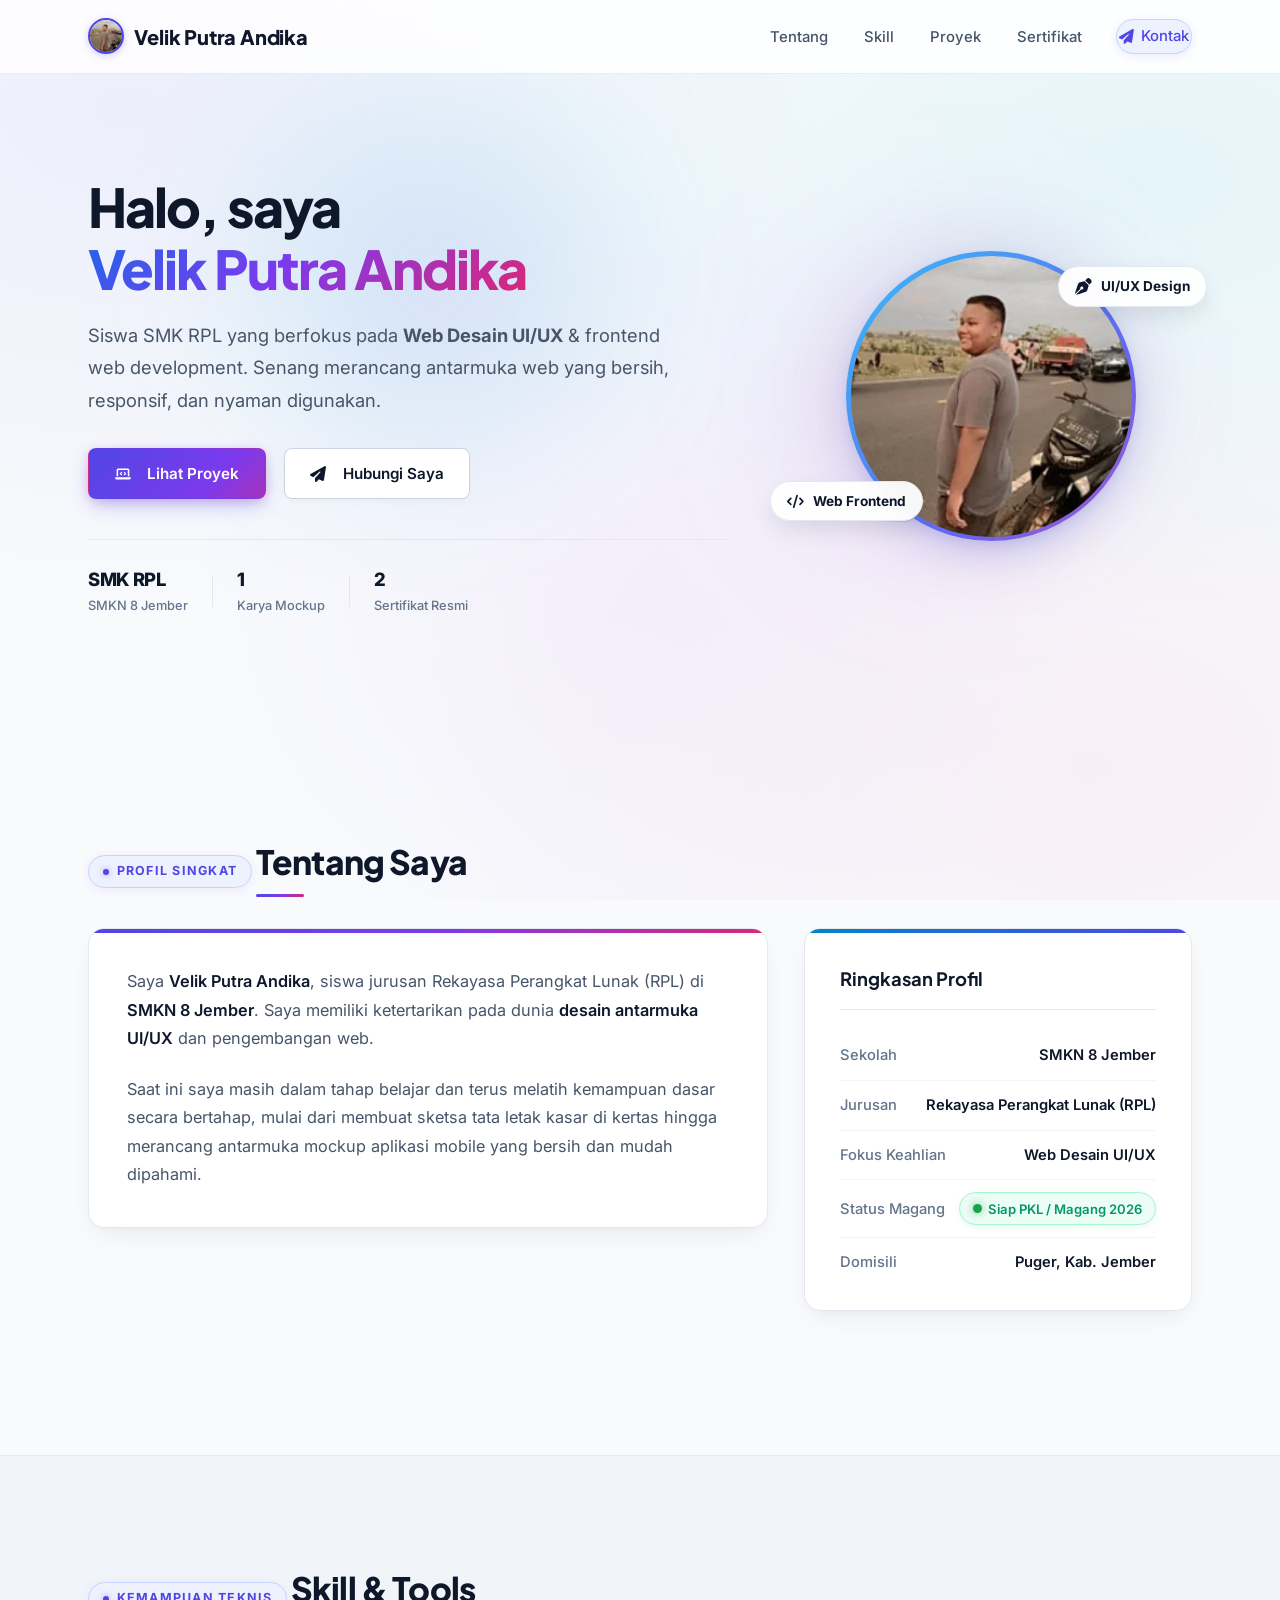
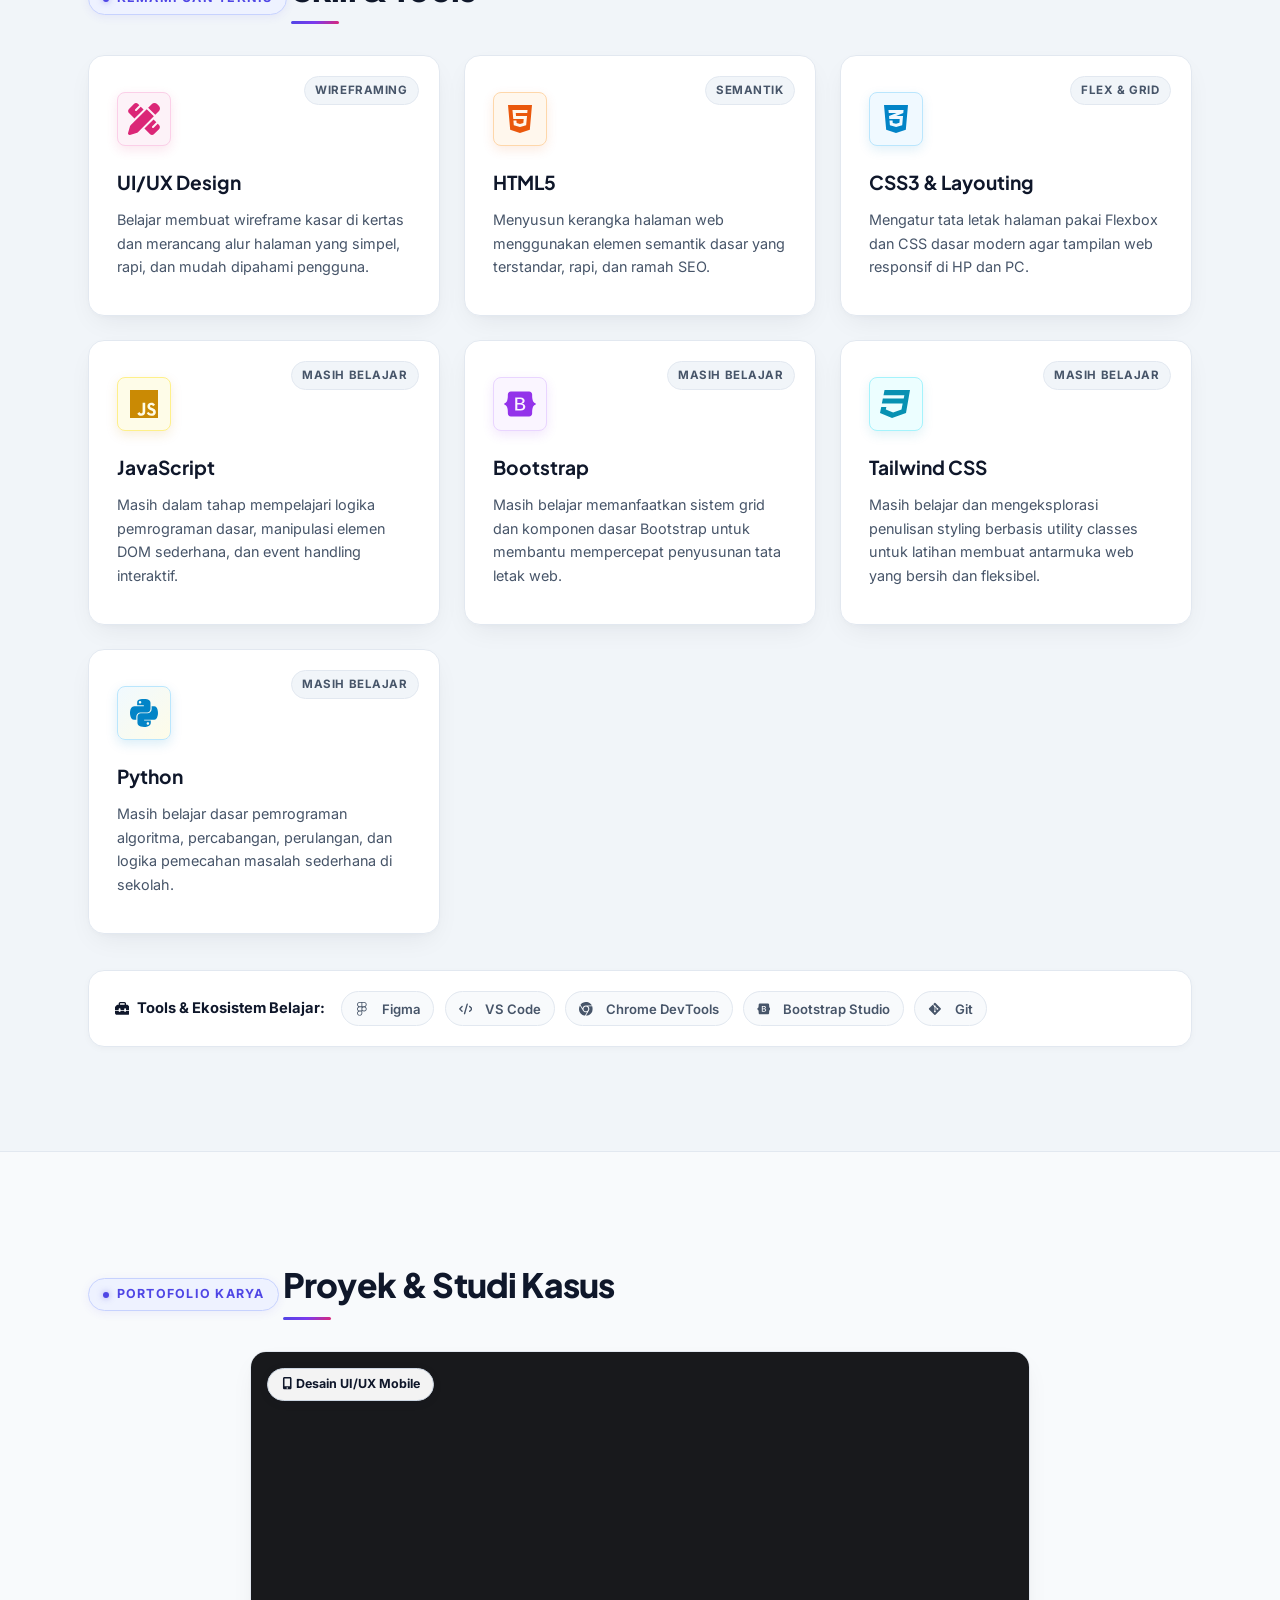
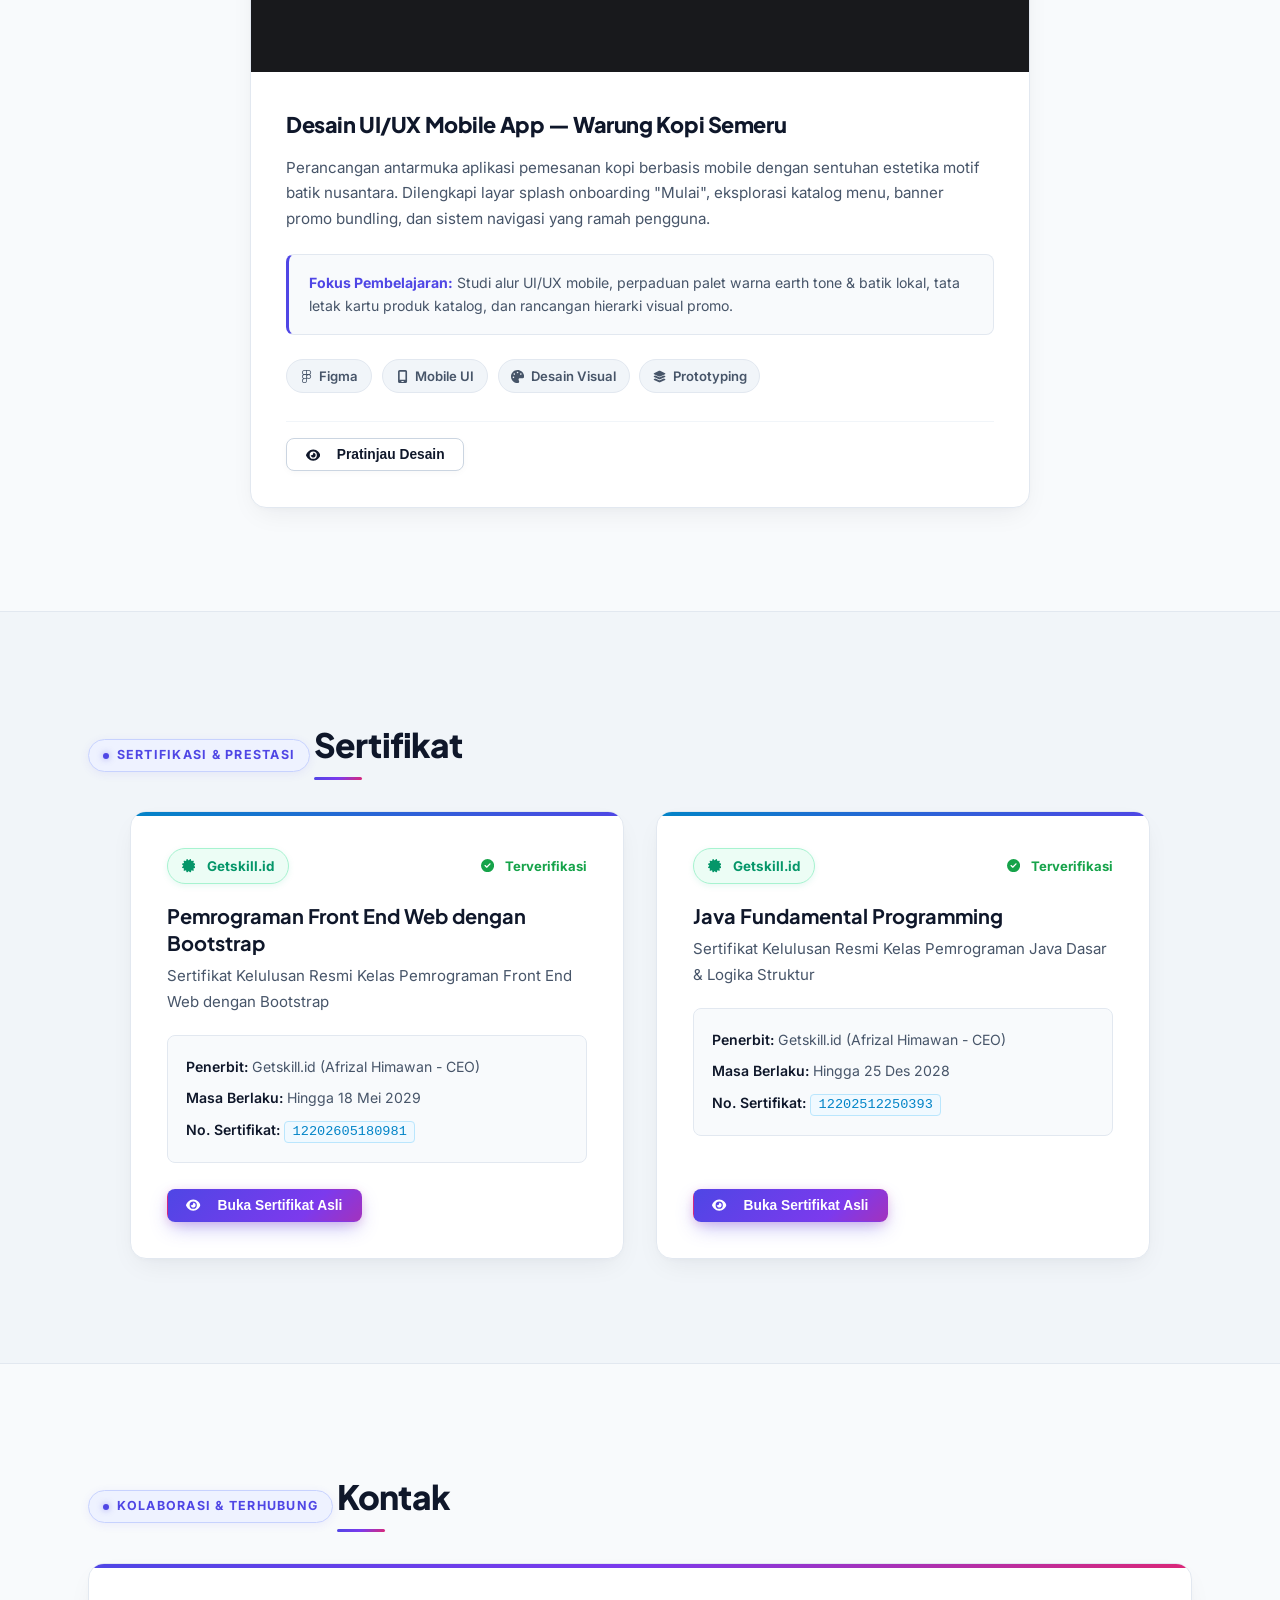
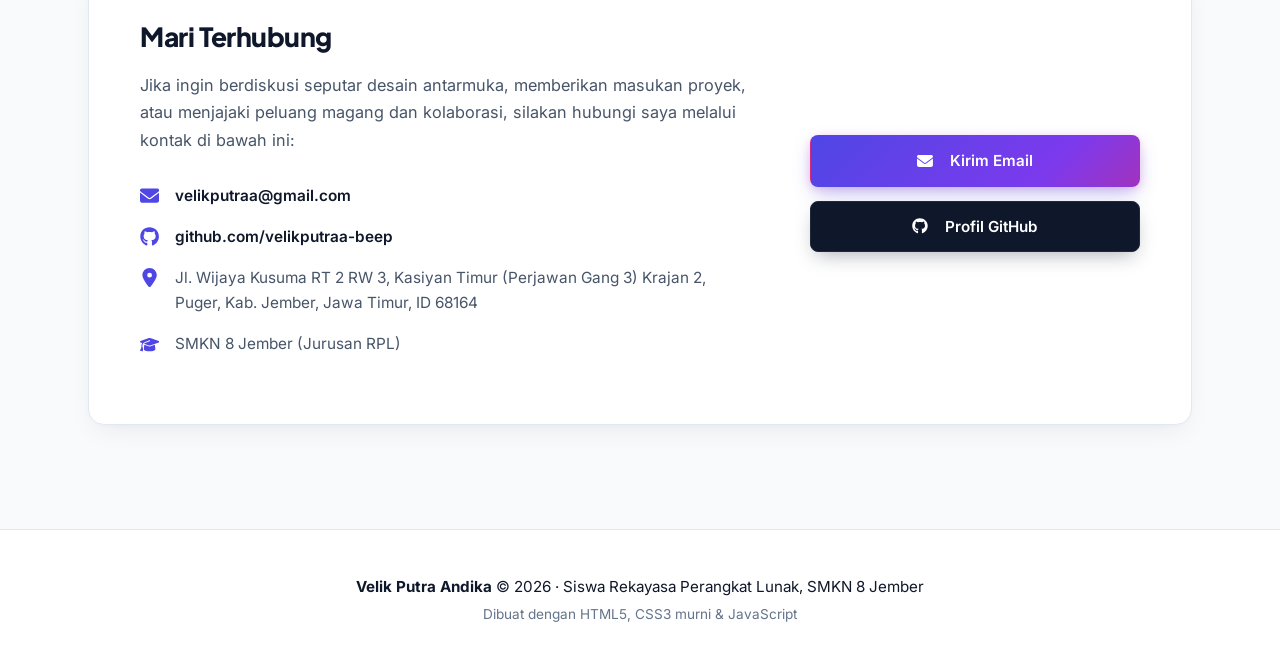
==== commit b91f7c94: "Add files via upload" ====
--- a/index.html
+++ b/index.html
@@ -1,490 +1,415 @@
-<!DOCTYPE html>
-<html lang="id">
-<head>
-    <meta charset="UTF-8">
-    <meta name="viewport" content="width=device-width, initial-scale=1.0">
-    <meta name="description" content="Portofolio Velik Putra Andika - Siswa SMK RPL, SMKN 8 Jember. Fokus pada Web Desain UI/UX dan Pengembangan Web Frontend.">
-    <title>Velik Putra Andika — Portofolio Web Desain UI/UX</title>
-    <link rel="preconnect" href="https://fonts.googleapis.com">
-    <link rel="preconnect" href="https://fonts.gstatic.com" crossorigin>
-    <link href="https://fonts.googleapis.com/css2?family=Inter:wght@400;500;600;700&family=Plus+Jakarta+Sans:wght@500;600;700;800&display=swap" rel="stylesheet">
-    <link rel="stylesheet" href="https://cdnjs.cloudflare.com/ajax/libs/font-awesome/6.4.0/css/all.min.css">
-    <link rel="stylesheet" href="style.css">
-</head>
-<body>
-
-    <nav class="navbar" id="navbar">
-        <div class="container nav-container">
-            <a href="#hero" class="logo">
-                <img src="foto.jpg" alt="Velik Putra Andika" class="logo-avatar">
-                <span>Velik Putra Andika</span>
-            </a>
-
-            <button class="nav-toggle" id="navToggle" aria-label="Buka menu navigasi">
-                <i class="fa-solid fa-bars" id="navToggleIcon"></i>
-            </button>
-
-            <ul class="nav-links" id="navLinks">
-                <li><a href="#about" class="nav-item">Tentang</a></li>
-                <li><a href="#skills" class="nav-item">Skill</a></li>
-                <li><a href="#projects" class="nav-item">Proyek</a></li>
-                <li><a href="#certificates" class="nav-item">Sertifikat</a></li>
-                <li><a href="#contact" class="btn-nav nav-item"><i class="fa-regular fa-paper-plane"></i> Kontak</a></li>
-            </ul>
-        </div>
-    </nav>
-
-    <header id="hero" class="hero-section">
-        <div class="container hero-container">
-            <div class="hero-content">
-                <h1>Halo, saya <span class="highlight">Velik Putra Andika</span></h1>
-                <p class="hero-subtitle">Siswa SMK RPL yang berfokus pada <strong>Web Desain UI/UX</strong> & frontend web development. Senang merancang antarmuka web yang bersih, responsif, dan nyaman digunakan.</p>
-                
-                <div class="hero-cta">
-                    <a href="#projects" class="btn btn-primary"><i class="fa-solid fa-laptop-code"></i> Lihat Proyek</a>
-                    <a href="#contact" class="btn btn-secondary"><i class="fa-regular fa-paper-plane"></i> Hubungi Saya</a>
-                </div>
-
-                <div class="hero-stats">
-                    <div class="stat-item">
-                        <span class="stat-number">SMK RPL</span>
-                        <span class="stat-label">SMKN 8 Jember</span>
-                    </div>
-                    <div class="stat-divider"></div>
-                    <div class="stat-item">
-                        <span class="stat-number">1</span>
-                        <span class="stat-label">Karya Mockup</span>
-                    </div>
-                    <div class="stat-divider"></div>
-                    <div class="stat-item">
-                        <span class="stat-number">2</span>
-                        <span class="stat-label">Sertifikat Resmi</span>
-                    </div>
-                </div>
-            </div>
-            
-            <div class="hero-image-wrapper">
-                <div class="hero-profile-glow"></div>
-                
-                <div class="hero-float-badge badge-top">
-                    <i class="fa-solid fa-pen-nib"></i>
-                    <span>UI/UX Design</span>
-                </div>
-
-                <div class="hero-profile-box">
-                    <img src="foto.jpg" alt="Velik Putra Andika" class="hero-profile-img">
-                </div>
-
-                <div class="hero-float-badge badge-bottom">
-                    <i class="fa-solid fa-code"></i>
-                    <span>Web Frontend</span>
-                </div>
-            </div>
-        </div>
-    </header>
-
-    <section id="about" class="section">
-        <div class="container">
-            <div class="section-tag reveal"><span class="tag-dot"></span> Profil Singkat</div>
-            <h2 class="section-title reveal">Tentang Saya</h2>
-
-            <div class="about-grid">
-                <div class="about-card reveal reveal-delay-1">
-                    <p>Saya <strong>Velik Putra Andika</strong>, siswa jurusan Rekayasa Perangkat Lunak (RPL) di <strong>SMKN 8 Jember</strong>. Saya memiliki ketertarikan pada dunia <strong>desain antarmuka UI/UX</strong> dan pengembangan web.</p>
-                    <p>Saat ini saya masih dalam tahap belajar dan terus melatih kemampuan dasar secara bertahap, mulai dari membuat sketsa tata letak kasar di kertas hingga merancang antarmuka mockup aplikasi mobile yang bersih dan mudah dipahami.</p>
-                </div>
-
-                <div class="about-quick-info reveal reveal-delay-2">
-                    <h3>Ringkasan Profil</h3>
-                    <ul>
-                        <li>
-                            <span class="info-label">Sekolah</span>
-                            <span class="info-val">SMKN 8 Jember</span>
-                        </li>
-                        <li>
-                            <span class="info-label">Jurusan</span>
-                            <span class="info-val">Rekayasa Perangkat Lunak (RPL)</span>
-                        </li>
-                        <li>
-                            <span class="info-label">Fokus Keahlian</span>
-                            <span class="info-val">Web Desain UI/UX</span>
-                        </li>
-                        <li>
-                            <span class="info-label">Status Magang</span>
-                            <span class="info-val status-badge">
-                                <span class="status-pulse-dot dot-green"></span>
-                                Siap PKL / Magang 2026
-                            </span>
-                        </li>
-                        <li>
-                            <span class="info-label">Domisili</span>
-                            <span class="info-val">Jember, Jawa Timur</span>
-                        </li>
-                    </ul>
-                </div>
-            </div>
-
-        </div>
-    </section>
-
-    <section id="skills" class="section bg-alt">
-        <div class="container">
-            <div class="section-tag reveal"><span class="tag-dot"></span> Kemampuan Teknis</div>
-            <h2 class="section-title reveal">Skill & Tools</h2>
-
-            <div class="skills-grid">
-                <div class="skill-card skill-card-uiux reveal reveal-delay-1">
-                    <div class="skill-icon"><i class="fa-solid fa-pen-ruler"></i></div>
-                    <span class="skill-level-badge">Wireframing</span>
-                    <h3>UI/UX Design</h3>
-                    <p>Belajar membuat wireframe kasar di kertas dan merancang alur halaman yang simpel, rapi, dan mudah dipahami pengguna.</p>
-                </div>
-
-                <div class="skill-card skill-card-html reveal reveal-delay-2">
-                    <div class="skill-icon"><i class="fa-brands fa-html5"></i></div>
-                    <span class="skill-level-badge">Semantik</span>
-                    <h3>HTML5</h3>
-                    <p>Menyusun kerangka halaman web menggunakan elemen semantik dasar yang terstandar, rapi, dan ramah SEO.</p>
-                </div>
-
-                <div class="skill-card skill-card-css reveal reveal-delay-3">
-                    <div class="skill-icon"><i class="fa-brands fa-css3-alt"></i></div>
-                    <span class="skill-level-badge">Flex & Grid</span>
-                    <h3>CSS3 & Layouting</h3>
-                    <p>Mengatur tata letak halaman pakai Flexbox dan CSS dasar modern agar tampilan web responsif di HP dan PC.</p>
-                </div>
-
-                <div class="skill-card skill-card-js reveal reveal-delay-4">
-                    <div class="skill-icon"><i class="fa-brands fa-js"></i></div>
-                    <span class="skill-level-badge">Masih Belajar</span>
-                    <h3>JavaScript</h3>
-                    <p>Masih dalam tahap mempelajari logika pemrograman dasar, manipulasi elemen DOM sederhana, dan event handling interaktif.</p>
-                </div>
-
-                <div class="skill-card skill-card-bootstrap reveal reveal-delay-5">
-                    <div class="skill-icon"><i class="fa-brands fa-bootstrap"></i></div>
-                    <span class="skill-level-badge">Masih Belajar</span>
-                    <h3>Bootstrap</h3>
-                    <p>Masih belajar memanfaatkan sistem grid dan komponen dasar Bootstrap untuk membantu mempercepat penyusunan tata letak web.</p>
-                </div>
-
-                <div class="skill-card skill-card-tailwind reveal reveal-delay-1">
-                    <div class="skill-icon"><i class="fa-brands fa-css3"></i></div>
-                    <span class="skill-level-badge">Masih Belajar</span>
-                    <h3>Tailwind CSS</h3>
-                    <p>Masih belajar dan mengeksplorasi penulisan styling berbasis utility classes untuk latihan membuat antarmuka web yang bersih dan fleksibel.</p>
-                </div>
-
-                <div class="skill-card skill-card-python reveal reveal-delay-2">
-                    <div class="skill-icon"><i class="fa-brands fa-python"></i></div>
-                    <span class="skill-level-badge">Masih Belajar</span>
-                    <h3>Python</h3>
-                    <p>Masih belajar dasar pemrograman algoritma, percabangan, perulangan, dan logika pemecahan masalah sederhana di sekolah.</p>
-                </div>
-            </div>
-
-            <div class="tools-bar reveal">
-                <span class="tools-title"><i class="fa-solid fa-toolbox"></i> Tools & Ekosistem Belajar:</span>
-                <div class="tools-pills">
-                    <span class="tool-pill"><i class="fa-brands fa-figma"></i> Figma</span>
-                    <span class="tool-pill"><i class="fa-solid fa-code"></i> VS Code</span>
-                    <span class="tool-pill"><i class="fa-brands fa-chrome"></i> Chrome DevTools</span>
-                    <span class="tool-pill"><i class="fa-brands fa-bootstrap"></i> Bootstrap Studio</span>
-                    <span class="tool-pill"><i class="fa-brands fa-git-alt"></i> Git</span>
-                </div>
-            </div>
-        </div>
-    </section>
-
-    <section id="projects" class="section">
-        <div class="container">
-            <div class="section-tag reveal"><span class="tag-dot"></span> Portofolio Karya</div>
-            <h2 class="section-title reveal">Proyek & Studi Kasus</h2>
-
-            <div class="projects-grid">
-                <article class="project-card project-card-coffee reveal reveal-delay-1">
-                    <div class="project-banner project-banner-img" onclick="openCertModal('project-kopi.png', 'Desain UI/UX Mobile App — Warung Kopi Semeru', 'Mockup Antarmuka Aplikasi Mobile: Alur Onboarding Budaya Lokal, Katalog Menu, dan Banner Promo')">
-                        <img src="project-kopi.png" alt="Preview Desain UI/UX Mobile App Warung Kopi Semeru" class="project-img-cover">
-                        <div class="project-banner-overlay">
-                            <span class="overlay-btn"><i class="fa-solid fa-magnifying-glass-plus"></i> Lihat Mockup Desain</span>
-                        </div>
-                        <span class="project-tag"><i class="fa-solid fa-mobile-screen-button"></i> Desain UI/UX Mobile</span>
-                    </div>
-
-                    <div class="project-body">
-                        <h3>Desain UI/UX Mobile App — Warung Kopi Semeru</h3>
-                        <p class="project-desc">Perancangan antarmuka aplikasi pemesanan kopi berbasis mobile dengan sentuhan estetika motif batik nusantara. Dilengkapi layar splash onboarding "Mulai", eksplorasi katalog menu, banner promo bundling, dan sistem navigasi yang ramah pengguna.</p>
-                        
-                        <div class="project-notes">
-                            <p><strong>Fokus Pembelajaran:</strong> Studi alur UI/UX mobile, perpaduan palet warna earth tone & batik lokal, tata letak kartu produk katalog, dan rancangan hierarki visual promo.</p>
-                        </div>
-
-                        <div class="project-tech">
-                            <span><i class="fa-brands fa-figma"></i> Figma</span>
-                            <span><i class="fa-solid fa-mobile-screen"></i> Mobile UI</span>
-                            <span><i class="fa-solid fa-palette"></i> Desain Visual</span>
-                            <span><i class="fa-solid fa-layer-group"></i> Prototyping</span>
-                        </div>
-
-                        <div class="project-actions">
-                            <button type="button" class="btn btn-secondary btn-sm" onclick="openCertModal('project-kopi.png', 'Desain UI/UX Mobile App — Warung Kopi Semeru', 'Mockup Antarmuka Aplikasi Mobile: Alur Onboarding Budaya Lokal, Katalog Menu, dan Banner Promo')">
-                                <i class="fa-solid fa-eye"></i> Pratinjau Desain
-                            </button>
-                        </div>
-                    </div>
-                </article>
-            </div>
-        </div>
-    </section>
-
-    <section id="certificates" class="section bg-alt">
-        <div class="container">
-            <div class="section-tag reveal"><span class="tag-dot"></span> Sertifikasi & Prestasi</div>
-            <h2 class="section-title reveal">Sertifikat</h2>
-
-            <div class="certificates-grid">
-                <div class="certificate-card reveal reveal-delay-1">
-                    <div class="certificate-header">
-                        <span class="issuer-name"><i class="fa-solid fa-certificate"></i> Getskill.id</span>
-                        <span class="cert-verified"><i class="fa-solid fa-circle-check"></i> Terverifikasi</span>
-                    </div>
-                    <h3>Pemrograman Front End Web dengan Bootstrap</h3>
-                    <p class="cert-program">Sertifikat Kelulusan Resmi Kelas Pemrograman Front End Web dengan Bootstrap</p>
-                    
-                    <div class="cert-meta">
-                        <div class="meta-row">
-                            <span class="label">Penerbit:</span>
-                            <span class="value">Getskill.id (Afrizal Himawan - CEO)</span>
-                        </div>
-                        <div class="meta-row">
-                            <span class="label">Masa Berlaku:</span>
-                            <span class="value">Hingga 18 Mei 2029</span>
-                        </div>
-                        <div class="meta-row">
-                            <span class="label">No. Sertifikat:</span>
-                            <span class="value code-num">12202605180981</span>
-                        </div>
-                    </div>
-
-                    <button type="button" class="btn btn-primary btn-sm" onclick="openCertModal('sertifikat-bootstrap.png', 'Pemrograman Front End Web dengan Bootstrap — Getskill.id', 'No. Sertifikat: 12202605180981 · Valid s/d 18 Mei 2029 · Penerbit: Afrizal Himawan (CEO Getskill.id)')">
-                        <i class="fa-solid fa-eye"></i> Buka Sertifikat Asli
-                    </button>
-                </div>
-                <div class="certificate-card reveal reveal-delay-2">
-                    <div class="certificate-header">
-                        <span class="issuer-name"><i class="fa-solid fa-certificate"></i> Getskill.id</span>
-                        <span class="cert-verified"><i class="fa-solid fa-circle-check"></i> Terverifikasi</span>
-                    </div>
-                    <h3>Java Fundamental Programming</h3>
-                    <p class="cert-program">Sertifikat Kelulusan Resmi Kelas Pemrograman Java Dasar & Logika Struktur</p>
-                    
-                    <div class="cert-meta">
-                        <div class="meta-row">
-                            <span class="label">Penerbit:</span>
-                            <span class="value">Getskill.id (Afrizal Himawan - CEO)</span>
-                        </div>
-                        <div class="meta-row">
-                            <span class="label">Masa Berlaku:</span>
-                            <span class="value">Hingga 25 Des 2028</span>
-                        </div>
-                        <div class="meta-row">
-                            <span class="label">No. Sertifikat:</span>
-                            <span class="value code-num">12202512250393</span>
-                        </div>
-                    </div>
-
-                    <button type="button" class="btn btn-primary btn-sm" onclick="openCertModal('sertifikat-getskill.png', 'Java Fundamental Programming — Getskill.id', 'No. Sertifikat: 12202512250393 · Valid s/d 25 Des 2028 · Penerbit: Afrizal Himawan (CEO Getskill.id)')">
-                        <i class="fa-solid fa-eye"></i> Buka Sertifikat Asli
-                    </button>
-                </div>
-            </div>
-        </div>
-    </section>
-
-    <div id="certModal" class="cert-modal-overlay" onclick="closeCertModal(event)">
-        <div class="cert-modal-card" onclick="event.stopPropagation()">
-            <button class="cert-modal-close" onclick="closeCertModal()" aria-label="Tutup popup">&times;</button>
-            <div id="certModalContent">
-                <img id="certModalImg" src="" alt="Pratinjau Velik Putra Andika">
-                <div id="certModalText" class="cert-modal-caption"></div>
-            </div>
-        </div>
-    </div>
-
-    <section id="contact" class="section">
-        <div class="container">
-            <div class="section-tag reveal"><span class="tag-dot"></span> Kolaborasi & Terhubung</div>
-            <h2 class="section-title reveal">Kontak</h2>
-
-            <div class="contact-box reveal reveal-delay-1">
-                <div class="contact-text">
-                    <h3>Mari Terhubung</h3>
-                    <p>Jika ingin berdiskusi seputar desain, memberikan masukan, kritik, atau saran terkait proyek yang saya buat, silakan hubungi saya melalui jalur berikut:</p>
-                    
-                    <ul class="contact-details">
-                        <li>
-                            <i class="fa-solid fa-envelope"></i>
-                            <a href="mailto:velikputraa@gmail.com">velikputraa@gmail.com</a>
-                        </li>
-                        <li>
-                            <i class="fa-brands fa-whatsapp"></i>
-                            <a href="https://wa.me/6285725090103" target="_blank" rel="noopener noreferrer">0857-2509-0103</a>
-                        </li>
-                        <li>
-                            <i class="fa-brands fa-github"></i>
-                            <a href="https://github.com/velikputraa-beep" target="_blank" rel="noopener noreferrer">github.com/velikputraa-beep</a>
-                        </li>
-                        <li>
-                            <i class="fa-solid fa-location-dot"></i>
-                            <span>Jember, Jawa Timur</span>
-                        </li>
-                        <li>
-                            <i class="fa-solid fa-graduation-cap"></i>
-                            <span>SMKN 8 Jember (Jurusan RPL)</span>
-                        </li>
-                    </ul>
-                </div>
-
-                <div class="contact-actions">
-                    <a href="https://wa.me/6285725090103" target="_blank" rel="noopener noreferrer" class="btn btn-whatsapp">
-                        <i class="fa-brands fa-whatsapp"></i> Chat WhatsApp
-                    </a>
-                    <a href="mailto:velikputraa@gmail.com" class="btn btn-primary">
-                        <i class="fa-solid fa-envelope"></i> Kirim Email
-                    </a>
-                    <a href="https://github.com/velikputraa-beep" target="_blank" rel="noopener noreferrer" class="btn btn-github">
-                        <i class="fa-brands fa-github"></i> Buka Profil GitHub
-                    </a>
-                </div>
-            </div>
-        </div>
-    </section>
-
-    <footer class="footer">
-        <div class="container footer-content">
-            <p><strong>Velik Putra Andika</strong> &copy; 2026 · Siswa Rekayasa Perangkat Lunak, SMKN 8 Jember</p>
-            <p class="footer-sub">Dibuat dengan HTML5, CSS3 murni & JavaScript</p>
-        </div>
-    </footer>
-
-    <button id="scrollTopBtn" class="scroll-top-btn" onclick="scrollToTop()" aria-label="Kembali ke atas">
-        <i class="fa-solid fa-arrow-up"></i>
-    </button>
-    <script>
-        function openCertModal(imgSrc, title, desc) {
-            const modal = document.getElementById('certModal');
-            const img = document.getElementById('certModalImg');
-            const text = document.getElementById('certModalText');
-            
-            img.src = imgSrc;
-            text.innerHTML = `<h4>${title}</h4><p>${desc}</p>`;
-            modal.classList.add('active');
-            document.body.style.overflow = 'hidden';
-        }
-
-        function closeCertModal(e) {
-            const modal = document.getElementById('certModal');
-            modal.classList.remove('active');
-            document.body.style.overflow = '';
-        }
-
-        document.addEventListener('keydown', (e) => {
-            if (e.key === 'Escape') closeCertModal();
-        });
-        function scrollToTop() {
-            window.scrollTo({ top: 0, behavior: 'smooth' });
-        }
-
-        const navToggle = document.getElementById('navToggle');
-        const navLinks = document.getElementById('navLinks');
-        const navToggleIcon = document.getElementById('navToggleIcon');
-
-        if (navToggle) {
-            navToggle.addEventListener('click', () => {
-                navLinks.classList.toggle('nav-open');
-                if (navLinks.classList.contains('nav-open')) {
-                    navToggleIcon.classList.remove('fa-bars');
-                    navToggleIcon.classList.add('fa-xmark');
-                } else {
-                    navToggleIcon.classList.remove('fa-xmark');
-                    navToggleIcon.classList.add('fa-bars');
-                }
-            });
-
-            document.querySelectorAll('.nav-links a').forEach(link => {
-                link.addEventListener('click', () => {
-                    navLinks.classList.remove('nav-open');
-                    navToggleIcon.classList.remove('fa-xmark');
-                    navToggleIcon.classList.add('fa-bars');
-                });
-            });
-        }
-
-        document.addEventListener('DOMContentLoaded', () => {
-            const reveals = document.querySelectorAll('.reveal');
-            
-            if ('IntersectionObserver' in window) {
-                const revealObserver = new IntersectionObserver((entries, observer) => {
-                    entries.forEach(entry => {
-                        if (entry.isIntersecting) {
-                            entry.target.classList.add('active');
-                            observer.unobserve(entry.target);
-                        }
-                    });
-                }, {
-                    root: null,
-                    threshold: 0.12,
-                    rootMargin: '0px 0px -40px 0px'
-                });
-
-                reveals.forEach(el => revealObserver.observe(el));
-            } else {
-                reveals.forEach(el => el.classList.add('active'));
-            }
-
-            const navbar = document.getElementById('navbar');
-            const navItems = document.querySelectorAll('.nav-item');
-            const sections = document.querySelectorAll('section, header');
-            const scrollTopBtn = document.getElementById('scrollTopBtn');
-
-            const handleScroll = () => {
-                const scrollY = window.scrollY;
-
-                if (scrollY > 30) {
-                    navbar.classList.add('navbar-scrolled');
-                } else {
-                    navbar.classList.remove('navbar-scrolled');
-                }
-
-                if (scrollTopBtn) {
-                    if (scrollY > 350) {
-                        scrollTopBtn.classList.add('show');
-                    } else {
-                        scrollTopBtn.classList.remove('show');
-                    }
-                }
-
-                let current = '';
-                sections.forEach(section => {
-                    const sectionTop = section.offsetTop - 120;
-                    const sectionHeight = section.offsetHeight;
-                    if (scrollY >= sectionTop && scrollY < sectionTop + sectionHeight) {
-                        current = section.getAttribute('id');
-                    }
-                });
-
-                navItems.forEach(link => {
-                    link.classList.remove('active');
-                    if (link.getAttribute('href') === `#${current}`) {
-                        link.classList.add('active');
-                    }
-                });
-            };
-
-            window.addEventListener('scroll', handleScroll, { passive: true });
-            handleScroll();
-        });
-    </script>
-
-</body>
-</html>
+<!DOCTYPE html>
+<html lang="id">
+<head>
+    <meta charset="UTF-8">
+    <meta name="viewport" content="width=device-width, initial-scale=1.0">
+    <meta name="description" content="Portofolio Velik Putra Andika - Siswa SMK RPL, SMKN 8 Jember. Fokus pada Web Desain UI/UX dan Pengembangan Web Frontend.">
+    <title>Velik Putra Andika — Portofolio Web Desain UI/UX</title>
+    <link rel="icon" type="image/svg+xml" href="data:image/svg+xml,<svg xmlns='http://www.w3.org/2000/svg' viewBox='0 0 100 100'><text y='.9em' font-size='90'>🚀</text></svg>">
+    <link rel="preload" as="image" href="foto.webp" type="image/webp" fetchpriority="high">
+    <link rel="preconnect" href="https://fonts.googleapis.com">
+    <link rel="preconnect" href="https://fonts.gstatic.com" crossorigin>
+    <link rel="stylesheet" href="https://fonts.googleapis.com/css2?family=Inter:wght@400;500;600;700&family=Plus+Jakarta+Sans:wght@500;600;700;800&display=swap" media="print" onload="this.media='all'">
+    <noscript><link rel="stylesheet" href="https://fonts.googleapis.com/css2?family=Inter:wght@400;500;600;700&family=Plus+Jakarta+Sans:wght@500;600;700;800&display=swap"></noscript>
+    
+    <noscript></noscript>
+    <style>:root{--bg-main:#f8fafc;--bg-alt:#f1f5f9;--bg-card:#ffffff;--bg-card-hover:#ffffff;--bg-glass:rgba(255,255,255,0.88);--text-heading:#0f172a;--text-body:#475569;--text-muted:#64748b;--text-bright:#0f172a;--accent:#4f46e5;--accent-hover:#4338ca;--accent-cyan:#0284c7;--accent-purple:#7c3aed;--accent-pink:#db2777;--accent-emerald:#059669;--accent-amber:#d97706;--accent-orange:#ea580c;--grad-primary:linear-gradient(135deg,#4f46e5 0%,#7c3aed 50%,#db2777 100%);--grad-primary-hover:linear-gradient(135deg,#4338ca 0%,#6d28d9 50%,#be185d 100%);--grad-text:linear-gradient(135deg,#2563eb 0%,#7c3aed 45%,#db2777 100%);--grad-cyan-indigo:linear-gradient(135deg,#0284c7 0%,#4f46e5 100%);--grad-emerald-teal:linear-gradient(135deg,#059669 0%,#0284c7 100%);--grad-amber-rose:linear-gradient(135deg,#d97706 0%,#e11d48 100%);--grad-avatar-border:linear-gradient(135deg,#38bdf8,#6366f1,#ec4899,#38bdf8);--border-color:#e2e8f0;--border-card:#e2e8f0;--border-glow:rgba(79,70,229,0.35);--shadow-sm:0 2px 8px -2px rgba(15,23,42,0.05);--shadow-card:0 10px 28px -8px rgba(15,23,42,0.08),0 2px 8px -2px rgba(15,23,42,0.04);--shadow-hover:0 20px 38px -12px rgba(79,70,229,0.18),0 6px 14px -3px rgba(15,23,42,0.06);--radius-sm:8px;--radius-md:16px;--radius-lg:24px;--radius-full:9999px;--transition:all 0.25s cubic-bezier(0.16,1,0.3,1);--ease-fluid:cubic-bezier(0.16,1,0.3,1);--ease-card:cubic-bezier(0.2,0.8,0.2,1)}*{margin:0;padding:0;box-sizing:border-box}html{scroll-behavior:smooth;font-size:16px}.skip-link{position:absolute;top:-100px;left:1.5rem;background:var(--accent);color:#ffffff;padding:0.6rem 1.2rem;border-radius:var(--radius-sm);z-index:10000;font-weight:700;text-decoration:none;transition:top 0.2s ease;box-shadow:0 4px 14px rgba(79,70,229,0.4)}.skip-link:focus{top:1.5rem}body{font-family:'Inter',-apple-system,BlinkMacSystemFont,'Segoe UI',Roboto,sans-serif;background-color:var(--bg-main);color:var(--text-body);line-height:1.68;-webkit-font-smoothing:antialiased;overflow-x:hidden;position:relative;background-image:radial-gradient(at 10% 12%,rgba(99,102,241,0.08) 0px,transparent 45%),radial-gradient(at 90% 20%,rgba(6,182,212,0.08) 0px,transparent 45%),radial-gradient(at 50% 65%,rgba(168,85,247,0.06) 0px,transparent 50%),radial-gradient(at 85% 85%,rgba(236,72,153,0.06) 0px,transparent 45%);background-attachment:fixed}::-webkit-scrollbar{width:10px}::-webkit-scrollbar-track{background:#f1f5f9}::-webkit-scrollbar-thumb{background:linear-gradient(180deg,#6366f1,#06b6d4);border-radius:6px;border:2px solid #f1f5f9}::-webkit-scrollbar-thumb:hover{background:linear-gradient(180deg,#4f46e5,#0284c7)}h1,h2,h3,h4,.logo,.section-title{font-family:'Plus Jakarta Sans','Inter',sans-serif;color:var(--text-heading)}@keyframes heroFadeUp{from{opacity:0;transform:translateY(24px)}to{opacity:1;transform:translateY(0)}}@keyframes heroFadeScale{from{opacity:0;transform:scale(0.9)}to{opacity:1;transform:scale(1)}}@keyframes floatSlow{0%,100%{transform:translateY(0px) rotate(0deg)}50%{transform:translateY(-9px) rotate(1deg)}}@keyframes floatBadge1{0%,100%{transform:translateY(0px)}50%{transform:translateY(-7px)}}@keyframes floatBadge2{0%,100%{transform:translateY(0px)}50%{transform:translateY(7px)}}@keyframes auraPulse{0%,100%{transform:scale(1);opacity:0.55}50%{transform:scale(1.15);opacity:0.85}}@keyframes pulseDot{0%,100%{opacity:1;transform:scale(1)}50%{opacity:0.4;transform:scale(0.85)}}@keyframes gradientShift{0%{background-position:0% 50%}50%{background-position:100% 50%}100%{background-position:0% 50%}}.reveal{opacity:0;transform:translateY(24px);transition:opacity 0.7s var(--ease-fluid),transform 0.7s var(--ease-fluid);will-change:opacity,transform}.reveal.active{opacity:1;transform:translateY(0)}.reveal-delay-1{transition-delay:0.08s}.reveal-delay-2{transition-delay:0.16s}.reveal-delay-3{transition-delay:0.24s}.reveal-delay-4{transition-delay:0.32s}.reveal-delay-5{transition-delay:0.40s}.container{width:90%;max-width:1180px;margin:0 auto;padding:0 1.5rem}.section{padding:6.5rem 0;position:relative}.bg-alt{background-color:#f1f5f9;border-top:1px solid var(--border-color);border-bottom:1px solid var(--border-color)}.section-tag{display:inline-flex;align-items:center;gap:0.5rem;font-size:0.78rem;font-weight:700;text-transform:uppercase;letter-spacing:0.1em;padding:0.32rem 0.85rem;border-radius:var(--radius-full);background:#eef2ff;border:1px solid #c7d2fe;color:#4f46e5;margin-bottom:0.85rem;box-shadow:0 2px 10px rgba(79,70,229,0.08)}.section-tag .tag-dot{width:6px;height:6px;border-radius:50%;background-color:var(--accent);box-shadow:0 0 6px rgba(79,70,229,0.5)}.section-title{font-size:2.1rem;font-weight:800;color:var(--text-heading);margin-bottom:2.4rem;letter-spacing:-0.025em;position:relative;display:inline-block}.section-title::after{content:'';position:absolute;bottom:-8px;left:0;width:48px;height:3.5px;background:var(--grad-primary);border-radius:3px}.navbar{position:fixed;top:0;left:0;width:100%;z-index:1000;background:rgba(255,255,255,0.85);backdrop-filter:blur(18px);-webkit-backdrop-filter:blur(18px);border-bottom:1px solid rgba(226,232,240,0.8);padding:1.15rem 0;transition:background-color 0.3s ease,border-color 0.3s ease,padding 0.3s ease,box-shadow 0.3s ease}.navbar.navbar-scrolled{background:rgba(255,255,255,0.96);border-bottom:1px solid rgba(199,210,254,0.6);box-shadow:0 8px 24px -4px rgba(15,23,42,0.08),0 2px 6px -2px rgba(15,23,42,0.04);padding:0.85rem 0}.nav-container{display:flex;justify-content:space-between;align-items:center}.logo{display:inline-flex;align-items:center;gap:0.65rem;font-size:1.25rem;font-weight:800;text-decoration:none;letter-spacing:-0.01em;color:var(--text-heading)}.logo-avatar{width:36px;height:36px;border-radius:50%;object-fit:cover;object-position:center;border:2px solid var(--accent);box-shadow:0 2px 8px rgba(79,70,229,0.25);transition:transform 0.25s var(--ease-fluid),box-shadow 0.25s ease}.logo:hover .logo-avatar{transform:scale(1.08);box-shadow:0 4px 14px rgba(79,70,229,0.4)}.logo-mark{width:32px;height:32px;border-radius:8px;background:var(--grad-primary);color:#ffffff;display:inline-flex;align-items:center;justify-content:center;font-size:0.95rem;box-shadow:0 4px 12px rgba(79,70,229,0.3)}.nav-toggle{display:none;background:transparent;border:none;font-size:1.4rem;color:var(--text-heading);cursor:pointer;padding:0.4rem;line-height:1}.nav-links{display:flex;list-style:none;align-items:center;gap:2rem}.nav-links a{position:relative;color:var(--text-body);text-decoration:none;font-size:0.93rem;font-weight:500;padding:4px 2px;transition:color 0.25s ease}.nav-links a:not(.btn-nav)::after{content:'';position:absolute;bottom:-2px;left:0;width:100%;height:2.5px;background:var(--grad-primary);transform:scaleX(0);transform-origin:right;transition:transform 0.28s var(--ease-fluid);border-radius:2px}.nav-links a:not(.btn-nav):hover{color:var(--text-heading)}.nav-links a:not(.btn-nav):hover::after,.nav-links a:not(.btn-nav).active::after{transform:scaleX(1);transform-origin:left}.nav-links a.active{color:var(--accent);font-weight:600}.btn-nav{display:inline-flex;align-items:center;gap:0.45rem;padding:0.5rem 1.25rem;background:#eef2ff;border:1px solid #c7d2fe;border-radius:var(--radius-full);color:#4f46e5 !important;font-weight:600;transition:all 0.25s var(--ease-fluid) !important;box-shadow:0 2px 8px rgba(79,70,229,0.1)}.btn-nav:hover{background:var(--grad-primary);border-color:transparent;color:#ffffff !important;transform:translateY(-2px);box-shadow:0 6px 18px rgba(79,70,229,0.35)}.hero-section{position:relative;padding-top:11rem;padding-bottom:7rem;overflow:hidden}.hero-section::before{content:'';position:absolute;top:5%;left:15%;width:480px;height:480px;background:radial-gradient(circle,rgba(99,102,241,0.18) 0%,rgba(6,182,212,0.1) 40%,transparent 70%);filter:blur(65px);pointer-events:none;z-index:0;animation:auraPulse 8s ease-in-out infinite}.hero-section::after{content:'';position:absolute;top:25%;right:10%;width:420px;height:420px;background:radial-gradient(circle,rgba(236,72,153,0.14) 0%,rgba(168,85,247,0.08) 45%,transparent 70%);filter:blur(65px);pointer-events:none;z-index:0;animation:auraPulse 9s ease-in-out infinite reverse}.hero-container{position:relative;z-index:1;display:grid;grid-template-columns:1.35fr 0.85fr;gap:4rem;align-items:center}.badge-status{display:inline-flex;align-items:center;gap:0.65rem;padding:0.45rem 1.15rem;background:#ffffff;border:1px solid #e2e8f0;color:#334155;border-radius:var(--radius-full);font-size:0.86rem;font-weight:600;margin-bottom:1.5rem;box-shadow:0 4px 14px rgba(15,23,42,0.06);animation:heroFadeUp 0.7s var(--ease-fluid) forwards}.status-pulse-dot{display:inline-block;width:9px;height:9px;border-radius:50%;background-color:var(--accent);box-shadow:0 0 8px rgba(79,70,229,0.6);animation:pulseDot 2s ease-in-out infinite;flex-shrink:0}.status-pulse-dot.dot-green{background-color:#16a34a;box-shadow:0 0 8px rgba(22,163,74,0.6)}.hero-content h1{font-size:3.35rem;line-height:1.15;font-weight:800;color:var(--text-heading);margin-bottom:1.25rem;letter-spacing:-0.035em}.highlight{background:var(--grad-text);-webkit-background-clip:text;-webkit-text-fill-color:transparent;display:inline-block}.hero-subtitle{font-size:1.15rem;color:var(--text-body);margin-bottom:2rem;max-width:600px;line-height:1.75}.hero-cta{display:flex;gap:1.1rem;margin-bottom:2.5rem}.hero-stats{display:flex;align-items:center;gap:1.5rem;padding-top:1.5rem;border-top:1px solid #e2e8f0}.stat-item{display:flex;flex-direction:column}.stat-number{font-size:1.15rem;font-weight:800;color:var(--text-heading);letter-spacing:-0.02em}.stat-badge-ready{color:#16a34a}.stat-label{font-size:0.8rem;color:var(--text-muted);font-weight:500}.stat-divider{width:1px;height:32px;background-color:#e2e8f0}.hero-image-wrapper{position:relative;display:flex;justify-content:center;align-items:center}.hero-profile-glow{position:absolute;width:320px;height:320px;border-radius:50%;background:radial-gradient(circle,rgba(99,102,241,0.22) 0%,rgba(6,182,212,0.15) 45%,rgba(236,72,153,0.12) 70%,transparent 100%);filter:blur(32px);animation:auraPulse 6s ease-in-out infinite;pointer-events:none;z-index:0}.hero-profile-box{position:relative;z-index:1;width:290px;height:290px;border-radius:50%;padding:4.5px;background:var(--grad-avatar-border);background-size:200% 200%;box-shadow:0 15px 35px -8px rgba(79,70,229,0.25),0 4px 12px rgba(15,23,42,0.05);animation:floatSlow 6s ease-in-out infinite,gradientShift 8s ease infinite;transition:transform 0.35s var(--ease-fluid),box-shadow 0.35s var(--ease-fluid)}.hero-profile-box:hover{transform:translateY(-8px) scale(1.03);box-shadow:0 20px 45px -8px rgba(236,72,153,0.32),0 6px 18px rgba(79,70,229,0.25)}.hero-profile-img{width:100%;height:100%;object-fit:cover;object-position:center;display:block;border-radius:50%;background-color:#ffffff}.hero-float-badge{position:absolute;z-index:2;display:inline-flex;align-items:center;gap:0.55rem;padding:0.5rem 1rem;background:rgba(255,255,255,0.95);backdrop-filter:blur(12px);border:1px solid #e2e8f0;border-radius:var(--radius-full);font-size:0.85rem;font-weight:700;color:var(--text-heading);box-shadow:0 10px 25px -4px rgba(15,23,42,0.12)}.hero-float-badge.badge-top{top:15px;right:-15px;animation:floatBadge1 5s ease-in-out infinite}.hero-float-badge.badge-top i{color:#db2777}.hero-float-badge.badge-bottom{bottom:20px;left:-20px;animation:floatBadge2 6s ease-in-out infinite}.hero-float-badge.badge-bottom i{color:#0284c7}.btn{display:inline-flex;align-items:center;justify-content:center;gap:0.6rem;padding:0.75rem 1.6rem;font-size:0.95rem;font-weight:600;border-radius:var(--radius-sm);text-decoration:none;transition:transform 0.2s var(--ease-fluid),background-color 0.2s ease,border-color 0.2s ease,box-shadow 0.25s ease;border:1px solid transparent;cursor:pointer}.btn:hover{transform:translateY(-3px)}.btn:active{transform:translateY(0) scale(0.98)}.btn-sm{padding:0.5rem 1.15rem;font-size:0.86rem}.btn-primary{background:var(--grad-primary);background-size:150% auto;color:#ffffff;box-shadow:0 8px 20px -4px rgba(79,70,229,0.4),0 2px 8px rgba(236,72,153,0.2)}.btn-primary:hover{background:var(--grad-primary-hover);box-shadow:0 12px 28px -4px rgba(79,70,229,0.55),0 4px 12px rgba(236,72,153,0.3)}.btn-secondary{background:#ffffff;color:var(--text-heading);border:1px solid #cbd5e1;box-shadow:var(--shadow-sm)}.btn-secondary:hover{background:#f8fafc;border-color:#94a3b8;color:var(--accent);box-shadow:0 6px 18px -4px rgba(15,23,42,0.1)}.btn-github{background:#0f172a;color:#ffffff;border:1px solid #1e293b;box-shadow:0 8px 20px -6px rgba(15,23,42,0.35)}.btn-github:hover{background:#1e293b;border-color:#334155;box-shadow:0 10px 24px -4px rgba(15,23,42,0.45);color:#ffffff}.about-grid{display:grid;grid-template-columns:1.4fr 0.8fr;gap:2.25rem;align-items:start;margin-bottom:2.5rem}.about-card{background:var(--bg-card);border:1px solid var(--border-card);border-radius:var(--radius-md);padding:2.4rem;box-shadow:var(--shadow-card);transition:border-color 0.3s var(--ease-fluid),box-shadow 0.3s var(--ease-fluid),transform 0.3s var(--ease-fluid);position:relative;overflow:hidden}.about-card::before{content:'';position:absolute;top:0;left:0;right:0;height:3.5px;background:var(--grad-primary)}.about-card:hover{border-color:#cbd5e1;box-shadow:var(--shadow-hover);transform:translateY(-4px)}.about-card p{margin-bottom:1.35rem;font-size:1.02rem;color:var(--text-body);line-height:1.75}.about-card p:last-child{margin-bottom:0}.about-card strong{color:var(--text-heading);font-weight:600}.about-quick-info{background:var(--bg-card);border:1px solid var(--border-card);border-radius:var(--radius-md);padding:2.2rem;box-shadow:var(--shadow-card);transition:border-color 0.3s var(--ease-fluid),box-shadow 0.3s var(--ease-fluid),transform 0.3s var(--ease-fluid);position:relative;overflow:hidden}.about-quick-info::before{content:'';position:absolute;top:0;left:0;right:0;height:3.5px;background:var(--grad-cyan-indigo)}.about-quick-info:hover{border-color:#cbd5e1;box-shadow:var(--shadow-hover);transform:translateY(-4px)}.about-quick-info h3{font-size:1.15rem;font-weight:700;color:var(--text-heading);margin-bottom:1.35rem;border-bottom:1px solid var(--border-color);padding-bottom:0.85rem}.about-quick-info ul{list-style:none}.about-quick-info li{display:flex;justify-content:space-between;align-items:center;padding:0.75rem 0;border-bottom:1px solid #f1f5f9;font-size:0.92rem}.about-quick-info li:last-child{border-bottom:none;padding-bottom:0}.info-label{color:var(--text-muted);font-weight:500}.info-val{color:var(--text-heading);font-weight:600}.status-badge{background:#ecfdf5;color:#059669;padding:0.28rem 0.8rem;border-radius:var(--radius-full);font-size:0.82rem;font-weight:600;border:1px solid #a7f3d0;box-shadow:0 2px 6px rgba(16,185,129,0.1);display:inline-flex;align-items:center;gap:0.4rem}.about-strengths-grid{display:grid;grid-template-columns:repeat(3,1fr);gap:1.5rem}.strength-card{background:#ffffff;border:1px solid #e2e8f0;border-radius:var(--radius-md);padding:1.85rem 1.6rem;box-shadow:var(--shadow-sm);transition:transform 0.25s var(--ease-fluid),box-shadow 0.25s var(--ease-fluid),border-color 0.25s ease}.strength-card:hover{transform:translateY(-4px);border-color:#c7d2fe;box-shadow:var(--shadow-hover)}.strength-icon{width:48px;height:48px;border-radius:12px;background:#eef2ff;color:#4f46e5;display:flex;align-items:center;justify-content:center;font-size:1.35rem;margin-bottom:1.15rem}.strength-card h4{font-size:1.1rem;font-weight:700;color:var(--text-heading);margin-bottom:0.55rem}.strength-card p{font-size:0.92rem;color:var(--text-body);line-height:1.65}.skills-grid{display:grid;grid-template-columns:repeat(auto-fit,minmax(260px,1fr));gap:1.5rem;margin-bottom:2.25rem}@media (max-width:620px){.skills-grid{grid-template-columns:1fr}}.skill-card{background:var(--bg-card);border:1px solid var(--border-card);padding:2.25rem 1.75rem;border-radius:var(--radius-md);box-shadow:var(--shadow-card);transition:transform 0.3s var(--ease-fluid),border-color 0.3s var(--ease-fluid),box-shadow 0.3s var(--ease-fluid);position:relative;overflow:hidden;display:flex;flex-direction:column}.skill-card:hover{transform:translateY(-6px);box-shadow:var(--shadow-hover)}.skill-level-badge{position:absolute;top:1.25rem;right:1.25rem;font-size:0.72rem;font-weight:700;text-transform:uppercase;letter-spacing:0.05em;padding:0.25rem 0.65rem;border-radius:var(--radius-full);background:#f1f5f9;color:#475569;border:1px solid #e2e8f0}.skill-icon{width:54px;height:54px;border-radius:var(--radius-sm);display:flex;align-items:center;justify-content:center;font-size:1.8rem;margin-bottom:1.25rem;transition:transform 0.3s var(--ease-fluid),box-shadow 0.3s ease}.skill-card:hover .skill-icon{transform:scale(1.1) translateY(-2px)}.skill-card-uiux .skill-icon{background:#fdf2f8;color:#db2777;border:1px solid #fbcfe8;box-shadow:0 4px 12px rgba(219,39,119,0.12)}.skill-card-uiux:hover{border-color:#f472b6;box-shadow:0 14px 30px -8px rgba(219,39,119,0.22)}.skill-card-html .skill-icon{background:#fff7ed;color:#ea580c;border:1px solid #fed7aa;box-shadow:0 4px 12px rgba(234,88,12,0.12)}.skill-card-html:hover{border-color:#fb923c;box-shadow:0 14px 30px -8px rgba(234,88,12,0.22)}.skill-card-css .skill-icon{background:#f0f9ff;color:#0284c7;border:1px solid #bae6fd;box-shadow:0 4px 12px rgba(2,132,199,0.12)}.skill-card-css:hover{border-color:#38bdf8;box-shadow:0 14px 30px -8px rgba(2,132,199,0.22)}.skill-card-js .skill-icon{background:#fefce8;color:#ca8a04;border:1px solid #fef08a;box-shadow:0 4px 12px rgba(202,138,4,0.15)}.skill-card-js:hover{border-color:#eab308;box-shadow:0 14px 30px -8px rgba(202,138,4,0.25)}.skill-card-bootstrap .skill-icon{background:#faf5ff;color:#9333ea;border:1px solid #e9d5ff;box-shadow:0 4px 12px rgba(147,51,234,0.12)}.skill-card-bootstrap:hover{border-color:#c084fc;box-shadow:0 14px 30px -8px rgba(147,51,234,0.22)}.skill-card-tailwind .skill-icon{background:#ecfeff;color:#0891b2;border:1px solid #a5f3fc;box-shadow:0 4px 12px rgba(8,145,178,0.12)}.skill-card-tailwind:hover{border-color:#22d3ee;box-shadow:0 14px 30px -8px rgba(8,145,178,0.22)}.skill-card-python .skill-icon{background:linear-gradient(135deg,#f0f9ff 0%,#fefce8 100%);color:#0284c7;border:1px solid #bae6fd;box-shadow:0 4px 12px rgba(2,132,199,0.15)}.skill-card-python:hover{border-color:#38bdf8;box-shadow:0 14px 30px -8px rgba(2,132,199,0.25)}.skill-card h3{font-size:1.2rem;font-weight:700;color:var(--text-heading);margin-bottom:0.6rem}.skill-card p{font-size:0.9rem;color:var(--text-body);line-height:1.65}.tools-bar{display:flex;align-items:center;flex-wrap:wrap;gap:1rem;background:#ffffff;border:1px solid #e2e8f0;border-radius:var(--radius-md);padding:1.25rem 1.6rem;box-shadow:var(--shadow-sm)}.tools-title{font-size:0.92rem;font-weight:700;color:var(--text-heading);display:flex;align-items:center;gap:0.5rem}.tools-title i{color:var(--accent)}.tools-pills{display:flex;flex-wrap:wrap;gap:0.65rem}.tool-pill{display:inline-flex;align-items:center;gap:0.45rem;background:#f8fafc;border:1px solid #e2e8f0;padding:0.35rem 0.8rem;border-radius:var(--radius-full);font-size:0.82rem;font-weight:600;color:var(--text-body);transition:all 0.2s ease}.tool-pill:hover{background:#eef2ff;border-color:#c7d2fe;color:#4f46e5;transform:translateY(-2px)}.projects-grid{display:grid;grid-template-columns:1fr;max-width:780px;margin:0 auto;gap:2.25rem}.project-card{background:var(--bg-card);border:1px solid var(--border-card);border-radius:var(--radius-md);overflow:hidden;box-shadow:var(--shadow-card);transition:transform 0.3s var(--ease-fluid),border-color 0.3s var(--ease-fluid),box-shadow 0.3s var(--ease-fluid);display:flex;flex-direction:column}.project-card:hover{transform:translateY(-6px);box-shadow:var(--shadow-hover)}.project-banner-img{position:relative;height:320px;cursor:pointer;overflow:hidden;background:#18191c}@media (max-width:640px){.project-banner-img{height:220px}}.project-img-cover{width:100%;height:100%;object-fit:cover;object-position:center;display:block;transition:transform 0.45s var(--ease-fluid)}.project-card:hover .project-img-cover{transform:scale(1.06)}.project-banner-overlay{position:absolute;inset:0;background:rgba(15,23,42,0.45);backdrop-filter:blur(4px);display:flex;align-items:center;justify-content:center;opacity:0;transition:opacity 0.3s ease}.project-banner-img:hover .project-banner-overlay{opacity:1}.overlay-btn{display:inline-flex;align-items:center;gap:0.5rem;padding:0.55rem 1.15rem;background:#ffffff;color:#0f172a;font-size:0.88rem;font-weight:700;border-radius:var(--radius-full);box-shadow:0 4px 14px rgba(0,0,0,0.25);transform:translateY(6px);transition:transform 0.25s var(--ease-fluid)}.project-banner-img:hover .overlay-btn{transform:translateY(0)}.project-tag{position:absolute;top:1rem;left:1rem;z-index:2;background:rgba(255,255,255,0.95);backdrop-filter:blur(8px);border:1px solid #cbd5e1;padding:0.3rem 0.8rem;border-radius:var(--radius-full);font-size:0.78rem;font-weight:700;color:var(--text-heading);box-shadow:0 2px 8px rgba(15,23,42,0.1)}.project-body{padding:2.2rem;display:flex;flex-direction:column;flex:1}.project-body h3{font-size:1.35rem;font-weight:800;color:var(--text-heading);margin-bottom:0.7rem;letter-spacing:-0.02em}.project-desc{font-size:0.95rem;color:var(--text-body);margin-bottom:1.35rem;line-height:1.7}.project-notes{background:#f8fafc;border:1px solid var(--border-color);border-left:3.5px solid var(--accent);border-radius:var(--radius-sm);padding:1rem 1.25rem;margin-bottom:1.5rem;font-size:0.88rem}.project-notes strong{color:var(--accent);font-weight:700}.project-tech{display:flex;flex-wrap:wrap;gap:0.6rem;margin-bottom:1.75rem}.project-tech span{display:inline-flex;align-items:center;gap:0.4rem;padding:0.32rem 0.8rem;background:#f1f5f9;border:1px solid #e2e8f0;border-radius:var(--radius-full);font-size:0.82rem;font-weight:600;color:#475569;transition:all 0.2s ease}.project-tech span:hover{background:#eef2ff;border-color:#c7d2fe;color:#4f46e5}.project-actions{display:flex;gap:0.85rem;margin-top:auto;padding-top:1rem;border-top:1px solid #f1f5f9}.certificates-grid{display:grid;grid-template-columns:repeat(2,1fr);gap:2rem;max-width:1020px;margin:0 auto}.certificate-card{width:100%;background:var(--bg-card);border:1px solid var(--border-card);border-radius:var(--radius-md);padding:2.25rem;box-shadow:var(--shadow-card);transition:transform 0.3s var(--ease-fluid),border-color 0.3s var(--ease-fluid),box-shadow 0.3s var(--ease-fluid);display:flex;flex-direction:column;position:relative;overflow:hidden}.certificate-card::before{content:'';position:absolute;top:0;left:0;right:0;height:3.5px;background:var(--grad-cyan-indigo)}.certificate-card .btn{margin-top:auto;align-self:flex-start}.certificate-card:hover{border-color:#cbd5e1;transform:translateY(-5px);box-shadow:var(--shadow-hover)}.certificate-header{display:flex;justify-content:space-between;align-items:center;margin-bottom:1.15rem}.issuer-name{background:#ecfdf5;border:1px solid #a7f3d0;color:#059669;padding:0.35rem 0.85rem;border-radius:var(--radius-full);font-size:0.84rem;font-weight:700;box-shadow:0 2px 6px rgba(16,185,129,0.1);display:inline-flex;align-items:center;gap:0.4rem}.cert-verified{font-size:0.82rem;color:#16a34a;font-weight:700;display:inline-flex;align-items:center;gap:0.35rem}.certificate-card h3{font-size:1.25rem;font-weight:700;color:var(--text-heading);margin-bottom:0.45rem;line-height:1.35}.cert-program{font-size:0.94rem;color:var(--text-body);margin-bottom:1.35rem}.cert-meta{background:#f8fafc;border:1px solid var(--border-color);border-radius:var(--radius-sm);padding:1.15rem;margin-bottom:1.6rem}.meta-row{font-size:0.88rem;color:var(--text-body);margin-bottom:0.5rem}.meta-row:last-child{margin-bottom:0}.meta-row .label{color:var(--text-heading);font-weight:600}.code-num{font-family:'JetBrains Mono','Fira Code',monospace;color:#0284c7;background:#f0f9ff;border:1px solid #bae6fd;padding:0.15rem 0.45rem;border-radius:4px;font-size:0.85rem}.cert-modal-overlay{position:fixed;top:0;left:0;width:100%;height:100%;z-index:9999;background-color:rgba(15,23,42,0.7);backdrop-filter:blur(10px);-webkit-backdrop-filter:blur(10px);display:flex;align-items:center;justify-content:center;padding:1.5rem;opacity:0;visibility:hidden;transition:opacity 0.28s ease,visibility 0.28s ease}.cert-modal-overlay.active{opacity:1;visibility:visible}.cert-modal-card{position:relative;background:#ffffff;border:1px solid #e2e8f0;border-radius:var(--radius-md);max-width:920px;width:100%;max-height:90vh;overflow-y:auto;padding:2.2rem;box-shadow:0 25px 60px -12px rgba(15,23,42,0.35);transform:scale(0.94);transition:transform 0.28s var(--ease-fluid)}.cert-modal-overlay.active .cert-modal-card{transform:scale(1)}.cert-modal-close{position:absolute;top:1rem;right:1.35rem;background:#f1f5f9;border:1px solid #e2e8f0;width:40px;height:40px;border-radius:50%;font-size:1.6rem;color:var(--text-body);display:flex;align-items:center;justify-content:center;cursor:pointer;line-height:1;transition:var(--transition)}.cert-modal-close:hover{background:#ef4444;border-color:#ef4444;color:#ffffff;transform:rotate(90deg)}.cert-modal-card img{width:100%;height:auto;max-height:72vh;object-fit:contain;border-radius:var(--radius-sm);border:1px solid var(--border-color);margin-bottom:1.25rem;display:block;box-shadow:0 4px 16px rgba(15,23,42,0.08)}.cert-modal-caption h4{font-size:1.25rem;color:var(--text-heading);margin-bottom:0.4rem;font-weight:800}.cert-modal-caption p{font-size:0.94rem;color:var(--text-body)}.contact-box{background:var(--bg-card);border:1px solid var(--border-card);border-radius:var(--radius-md);padding:3.2rem;display:grid;grid-template-columns:1.3fr 0.7fr;gap:3.5rem;align-items:center;box-shadow:var(--shadow-card);transition:border-color 0.3s var(--ease-fluid),box-shadow 0.3s var(--ease-fluid),transform 0.3s var(--ease-fluid);position:relative;overflow:hidden}.contact-box::before{content:'';position:absolute;top:0;left:0;right:0;height:3.5px;background:var(--grad-primary)}.contact-box:hover{border-color:#cbd5e1;box-shadow:var(--shadow-hover);transform:translateY(-3px)}.contact-status-chip{display:inline-flex;align-items:center;gap:0.5rem;padding:0.3rem 0.8rem;background:#ecfdf5;border:1px solid #a7f3d0;border-radius:var(--radius-full);font-size:0.82rem;font-weight:700;color:#059669;margin-bottom:1.15rem}.contact-text h3{font-size:1.65rem;font-weight:800;color:var(--text-heading);margin-bottom:0.75rem;letter-spacing:-0.02em}.contact-text p{font-size:1.02rem;color:var(--text-body);margin-bottom:1.75rem;line-height:1.7}.contact-details{list-style:none}.contact-details li{display:flex;align-items:flex-start;gap:1rem;margin-bottom:0.95rem;font-size:0.96rem}.contact-details i{color:var(--accent);width:22px;font-size:1.15rem;text-align:center}.contact-details a{color:var(--text-heading);text-decoration:none;font-weight:600;transition:var(--transition)}.contact-details a:hover{color:var(--accent);text-decoration:underline}.contact-actions{display:flex;flex-direction:column;gap:0.85rem;justify-content:center}.footer{padding:2.75rem 0;border-top:1px solid var(--border-color);background:#ffffff;text-align:center}.footer-content p{color:var(--text-heading);font-size:0.95rem;margin-bottom:0.25rem}.footer-sub{color:var(--text-muted) !important;font-size:0.85rem !important}.scroll-top-btn{position:fixed;bottom:2rem;right:2rem;width:46px;height:46px;border-radius:50%;background:#ffffff;color:var(--accent);border:1px solid #cbd5e1;box-shadow:0 8px 24px -4px rgba(15,23,42,0.15);display:flex;align-items:center;justify-content:center;cursor:pointer;font-size:1.1rem;z-index:990;opacity:0;visibility:hidden;transform:translateY(12px);transition:all 0.3s var(--ease-fluid)}.scroll-top-btn.show{opacity:1;visibility:visible;transform:translateY(0)}.scroll-top-btn:hover{background:var(--grad-primary);border-color:transparent;color:#ffffff;transform:translateY(-3px);box-shadow:0 10px 28px -4px rgba(79,70,229,0.4)}@media (max-width:1080px){.hero-content h1{font-size:2.85rem}.hero-profile-box{width:250px;height:250px}.about-strengths-grid{grid-template-columns:repeat(2,1fr)}}@media (max-width:868px){.nav-toggle{display:block}.nav-links{position:fixed;top:72px;left:0;width:100%;background:rgba(255,255,255,0.98);backdrop-filter:blur(16px);border-bottom:1px solid #e2e8f0;flex-direction:column;padding:1.5rem;gap:1.25rem;box-shadow:0 15px 30px rgba(15,23,42,0.1);transform:translateY(-120%);opacity:0;visibility:hidden;transition:transform 0.3s var(--ease-fluid),opacity 0.3s ease,visibility 0.3s ease}.nav-links.nav-open{transform:translateY(0);opacity:1;visibility:visible}.hero-container{display:flex;flex-direction:column-reverse;text-align:center;gap:2.8rem}.hero-subtitle{margin-left:auto;margin-right:auto}.hero-cta{justify-content:center}.hero-stats{justify-content:center}.hero-profile-box{width:220px;height:220px}.about-grid{grid-template-columns:1fr}.about-strengths-grid{grid-template-columns:1fr}.projects-grid{grid-template-columns:1fr}.certificates-grid{grid-template-columns:1fr}.contact-box{grid-template-columns:1fr;padding:2.2rem}}@media (max-width:580px){.navbar{padding:0.85rem 0}.hero-section{padding-top:8.5rem}.hero-content h1{font-size:2.15rem}.hero-profile-box{width:180px;height:180px}.hero-float-badge{font-size:0.75rem;padding:0.35rem 0.75rem}.hero-float-badge.badge-top{top:0;right:-10px}.hero-float-badge.badge-bottom{bottom:0;left:-10px}.hero-stats{flex-wrap:wrap;gap:1rem}.stat-divider{display:none}.section-title{font-size:1.55rem}.skills-grid{grid-template-columns:1fr}.certificate-header{flex-direction:column;align-items:flex-start;gap:0.4rem}.cert-modal-card{padding:1.25rem;max-width:95%}.project-actions{flex-direction:column}}@media (prefers-reduced-motion:reduce){*,::before,::after{animation-duration:0.01ms !important;animation-iteration-count:1 !important;transition-duration:0.01ms !important;scroll-behavior:auto !important}.reveal{opacity:1 !important;transform:none !important}.hero-content h1,.hero-subtitle,.hero-cta,.hero-image-wrapper{opacity:1 !important;transform:none !important;animation:none !important}.hero-profile-box,.hero-float-badge{animation:none !important}.hero-profile-glow{display:none !important}}.icon{width:1em;height:1em;display:inline-block;vertical-align:-0.15em;fill:currentColor;flex-shrink:0}.btn .icon{margin-right:0.45rem;font-size:1.05em}.skill-icon .icon{width:2rem;height:2rem}.contact-details .icon{width:1.2rem;height:1.2rem;color:var(--accent);margin-top:0.22rem;flex-shrink:0}.hero-float-badge .icon{width:1.05rem;height:1.05rem}.scroll-top-btn .icon{width:1.15rem;height:1.15rem}.tool-pill .icon{margin-right:0.35rem;font-size:1.05em}.overlay-btn .icon{margin-right:0.4rem}.issuer-name .icon,.cert-verified .icon{margin-right:0.35rem}</style>
+</head>
+<body>
+<svg xmlns="http://www.w3.org/2000/svg" style="display:none;" aria-hidden="true">
+<symbol id="i-bars" viewBox="0 0 448 512"><path fill="currentColor" d="M0 96C0 78.3 14.3 64 32 64l384 0c17.7 0 32 14.3 32 32s-14.3 32-32 32L32 128C14.3 128 0 113.7 0 96zM0 256c0-17.7 14.3-32 32-32l384 0c17.7 0 32 14.3 32 32s-14.3 32-32 32L32 288c-17.7 0-32-14.3-32-32zM448 416c0 17.7-14.3 32-32 32L32 448c-17.7 0-32-14.3-32-32s14.3-32 32-32l384 0c17.7 0 32 14.3 32 32z"/></symbol>
+<symbol id="i-xmark" viewBox="0 0 384 512"><path fill="currentColor" d="M342.6 150.6c12.5-12.5 12.5-32.8 0-45.3s-32.8-12.5-45.3 0L192 210.7 86.6 105.4c-12.5-12.5-32.8-12.5-45.3 0s-12.5 32.8 0 45.3L146.7 256 41.4 361.4c-12.5 12.5-12.5 32.8 0 45.3s32.8 12.5 45.3 0L192 301.3 297.4 406.6c12.5 12.5 32.8 12.5 45.3 0s12.5-32.8 0-45.3L237.3 256 342.6 150.6z"/></symbol>
+<symbol id="i-paper-plane" viewBox="0 0 512 512"><path fill="currentColor" d="M498.1 5.6c10.1 7 15.4 19.1 13.5 31.2l-64 416c-1.5 9.7-7.4 18.2-16 23s-18.9 5.4-28 1.6L284 427.7l-68.5 74.1c-8.9 9.7-22.9 12.9-35.2 8.1S160 493.2 160 480l0-83.6c0-4 1.5-7.8 4.2-10.8L331.8 202.8c5.8-6.3 5.6-16-.4-22s-15.7-6.4-22-.7L106 360.8 17.7 316.6C7.1 311.3 .3 300.7 0 288.9s5.9-22.8 16.1-28.7l448-256c10.7-6.1 23.9-5.5 34 1.4z"/></symbol>
+<symbol id="i-laptop-code" viewBox="0 0 640 512"><path fill="currentColor" d="M64 96c0-35.3 28.7-64 64-64l384 0c35.3 0 64 28.7 64 64l0 256-64 0 0-256L128 96l0 256-64 0L64 96zM0 403.2C0 392.6 8.6 384 19.2 384l601.6 0c10.6 0 19.2 8.6 19.2 19.2c0 42.4-34.4 76.8-76.8 76.8L76.8 480C34.4 480 0 445.6 0 403.2zM281 209l-31 31 31 31c9.4 9.4 9.4 24.6 0 33.9s-24.6 9.4-33.9 0l-48-48c-9.4-9.4-9.4-24.6 0-33.9l48-48c9.4-9.4 24.6-9.4 33.9 0s9.4 24.6 0 33.9zM393 175l48 48c9.4 9.4 9.4 24.6 0 33.9l-48 48c-9.4 9.4-24.6 9.4-33.9 0s-9.4-24.6 0-33.9l31-31-31-31c-9.4-9.4-9.4-24.6 0-33.9s24.6-9.4 33.9 0z"/></symbol>
+<symbol id="i-pen-nib" viewBox="0 0 512 512"><path fill="currentColor" d="M368.4 18.3L312.7 74.1 437.9 199.3l55.7-55.7c21.9-21.9 21.9-57.3 0-79.2L447.6 18.3c-21.9-21.9-57.3-21.9-79.2 0zM288 94.6l-9.2 2.8L134.7 140.6c-19.9 6-35.7 21.2-42.3 41L3.8 445.8c-3.8 11.3-1 23.9 7.3 32.4L164.7 324.7c-3-6.3-4.7-13.3-4.7-20.7c0-26.5 21.5-48 48-48s48 21.5 48 48s-21.5 48-48 48c-7.4 0-14.4-1.7-20.7-4.7L33.7 500.9c8.6 8.3 21.1 11.2 32.4 7.3l264.3-88.6c19.7-6.6 35-22.4 41-42.3l43.2-144.1 2.7-9.2L288 94.6z"/></symbol>
+<symbol id="i-code" viewBox="0 0 640 512"><path fill="currentColor" d="M392.8 1.2c-17-4.9-34.7 5-39.6 22l-128 448c-4.9 17 5 34.7 22 39.6s34.7-5 39.6-22l128-448c4.9-17-5-34.7-22-39.6zm80.6 120.1c-12.5 12.5-12.5 32.8 0 45.3L562.7 256l-89.4 89.4c-12.5 12.5-12.5 32.8 0 45.3s32.8 12.5 45.3 0l112-112c12.5-12.5 12.5-32.8 0-45.3l-112-112c-12.5-12.5-32.8-12.5-45.3 0zm-306.7 0c-12.5-12.5-32.8-12.5-45.3 0l-112 112c-12.5 12.5-12.5 32.8 0 45.3l112 112c12.5 12.5 32.8 12.5 45.3 0s12.5-32.8 0-45.3L77.3 256l89.4-89.4c12.5-12.5 12.5-32.8 0-45.3z"/></symbol>
+<symbol id="i-pen-ruler" viewBox="0 0 512 512"><path fill="currentColor" d="M469.3 19.3l23.4 23.4c25 25 25 65.5 0 90.5l-56.4 56.4L322.3 75.7l56.4-56.4c25-25 65.5-25 90.5 0zM44.9 353.2L299.7 98.3 413.7 212.3 158.8 467.1c-6.7 6.7-15.1 11.6-24.2 14.2l-104 29.7c-8.4 2.4-17.4 .1-23.6-6.1s-8.5-15.2-6.1-23.6l29.7-104c2.6-9.2 7.5-17.5 14.2-24.2zM249.4 103.4L103.4 249.4 16 161.9c-18.7-18.7-18.7-49.1 0-67.9L94.1 16c18.7-18.7 49.1-18.7 67.9 0l19.8 19.8c-.3 .3-.7 .6-1 .9l-64 64c-6.2 6.2-6.2 16.4 0 22.6s16.4 6.2 22.6 0l64-64c.3-.3 .6-.7 .9-1l45.1 45.1zM408.6 262.6l45.1 45.1c-.3 .3-.7 .6-1 .9l-64 64c-6.2 6.2-6.2 16.4 0 22.6s16.4 6.2 22.6 0l64-64c.3-.3 .6-.7 .9-1L496 350.1c18.7 18.7 18.7 49.1 0 67.9L417.9 496c-18.7 18.7-49.1 18.7-67.9 0l-87.4-87.4L408.6 262.6z"/></symbol>
+<symbol id="i-toolbox" viewBox="0 0 512 512"><path fill="currentColor" d="M176 88l0 40 160 0 0-40c0-4.4-3.6-8-8-8L184 80c-4.4 0-8 3.6-8 8zm-48 40l0-40c0-30.9 25.1-56 56-56l144 0c30.9 0 56 25.1 56 56l0 40 28.1 0c12.7 0 24.9 5.1 33.9 14.1l51.9 51.9c9 9 14.1 21.2 14.1 33.9l0 92.1-128 0 0-32c0-17.7-14.3-32-32-32s-32 14.3-32 32l0 32-128 0 0-32c0-17.7-14.3-32-32-32s-32 14.3-32 32l0 32L0 320l0-92.1c0-12.7 5.1-24.9 14.1-33.9l51.9-51.9c9-9 21.2-14.1 33.9-14.1l28.1 0zM0 416l0-64 128 0c0 17.7 14.3 32 32 32s32-14.3 32-32l128 0c0 17.7 14.3 32 32 32s32-14.3 32-32l128 0 0 64c0 35.3-28.7 64-64 64L64 480c-35.3 0-64-28.7-64-64z"/></symbol>
+<symbol id="i-mobile-screen-button" viewBox="0 0 384 512"><path fill="currentColor" d="M16 64C16 28.7 44.7 0 80 0L304 0c35.3 0 64 28.7 64 64l0 384c0 35.3-28.7 64-64 64L80 512c-35.3 0-64-28.7-64-64L16 64zM224 448a32 32 0 1 0 -64 0 32 32 0 1 0 64 0zM304 64L80 64l0 320 224 0 0-320z"/></symbol>
+<symbol id="i-magnifying-glass-plus" viewBox="0 0 512 512"><path fill="currentColor" d="M416 208c0 45.9-14.9 88.3-40 122.7L502.6 457.4c12.5 12.5 12.5 32.8 0 45.3s-32.8 12.5-45.3 0L330.7 376c-34.4 25.2-76.8 40-122.7 40C93.1 416 0 322.9 0 208S93.1 0 208 0S416 93.1 416 208zM184 296c0 13.3 10.7 24 24 24s24-10.7 24-24l0-64 64 0c13.3 0 24-10.7 24-24s-10.7-24-24-24l-64 0 0-64c0-13.3-10.7-24-24-24s-24 10.7-24 24l0 64-64 0c-13.3 0-24 10.7-24 24s10.7 24 24 24l64 0 0 64z"/></symbol>
+<symbol id="i-mobile-screen" viewBox="0 0 384 512"><path fill="currentColor" d="M16 64C16 28.7 44.7 0 80 0L304 0c35.3 0 64 28.7 64 64l0 384c0 35.3-28.7 64-64 64L80 512c-35.3 0-64-28.7-64-64L16 64zM144 448c0 8.8 7.2 16 16 16l64 0c8.8 0 16-7.2 16-16s-7.2-16-16-16l-64 0c-8.8 0-16 7.2-16 16zM304 64L80 64l0 320 224 0 0-320z"/></symbol>
+<symbol id="i-palette" viewBox="0 0 512 512"><path fill="currentColor" d="M512 256c0 .9 0 1.8 0 2.7c-.4 36.5-33.6 61.3-70.1 61.3L344 320c-26.5 0-48 21.5-48 48c0 3.4 .4 6.7 1 9.9c2.1 10.2 6.5 20 10.8 29.9c6.1 13.8 12.1 27.5 12.1 42c0 31.8-21.6 60.7-53.4 62c-3.5 .1-7 .2-10.6 .2C114.6 512 0 397.4 0 256S114.6 0 256 0S512 114.6 512 256zM128 288a32 32 0 1 0 -64 0 32 32 0 1 0 64 0zm0-96a32 32 0 1 0 0-64 32 32 0 1 0 0 64zM288 96a32 32 0 1 0 -64 0 32 32 0 1 0 64 0zm96 96a32 32 0 1 0 0-64 32 32 0 1 0 0 64z"/></symbol>
+<symbol id="i-layer-group" viewBox="0 0 576 512"><path fill="currentColor" d="M264.5 5.2c14.9-6.9 32.1-6.9 47 0l218.6 101c8.5 3.9 13.9 12.4 13.9 21.8s-5.4 17.9-13.9 21.8l-218.6 101c-14.9 6.9-32.1 6.9-47 0L45.9 149.8C37.4 145.8 32 137.3 32 128s5.4-17.9 13.9-21.8L264.5 5.2zM476.9 209.6l53.2 24.6c8.5 3.9 13.9 12.4 13.9 21.8s-5.4 17.9-13.9 21.8l-218.6 101c-14.9 6.9-32.1 6.9-47 0L45.9 277.8C37.4 273.8 32 265.3 32 256s5.4-17.9 13.9-21.8l53.2-24.6 152 70.2c23.4 10.8 50.4 10.8 73.8 0l152-70.2zm-152 198.2l152-70.2 53.2 24.6c8.5 3.9 13.9 12.4 13.9 21.8s-5.4 17.9-13.9 21.8l-218.6 101c-14.9 6.9-32.1 6.9-47 0L45.9 405.8C37.4 401.8 32 393.3 32 384s5.4-17.9 13.9-21.8l53.2-24.6 152 70.2c23.4 10.8 50.4 10.8 73.8 0z"/></symbol>
+<symbol id="i-eye" viewBox="0 0 576 512"><path fill="currentColor" d="M288 32c-80.8 0-145.5 36.8-192.6 80.6C48.6 156 17.3 208 2.5 243.7c-3.3 7.9-3.3 16.7 0 24.6C17.3 304 48.6 356 95.4 399.4C142.5 443.2 207.2 480 288 480s145.5-36.8 192.6-80.6c46.8-43.5 78.1-95.4 93-131.1c3.3-7.9 3.3-16.7 0-24.6c-14.9-35.7-46.2-87.7-93-131.1C433.5 68.8 368.8 32 288 32zM144 256a144 144 0 1 1 288 0 144 144 0 1 1 -288 0zm144-64c0 35.3-28.7 64-64 64c-7.1 0-13.9-1.2-20.3-3.3c-5.5-1.8-11.9 1.6-11.7 7.4c.3 6.9 1.3 13.8 3.2 20.7c13.7 51.2 66.4 81.6 117.6 67.9s81.6-66.4 67.9-117.6c-11.1-41.5-47.8-69.4-88.6-71.1c-5.8-.2-9.2 6.1-7.4 11.7c2.1 6.4 3.3 13.2 3.3 20.3z"/></symbol>
+<symbol id="i-certificate" viewBox="0 0 512 512"><path fill="currentColor" d="M211 7.3C205 1 196-1.4 187.6 .8s-14.9 8.9-17.1 17.3L154.7 80.6l-62-17.5c-8.4-2.4-17.4 0-23.5 6.1s-8.5 15.1-6.1 23.5l17.5 62L18.1 170.6c-8.4 2.1-15 8.7-17.3 17.1S1 205 7.3 211l46.2 45L7.3 301C1 307-1.4 316 .8 324.4s8.9 14.9 17.3 17.1l62.5 15.8-17.5 62c-2.4 8.4 0 17.4 6.1 23.5s15.1 8.5 23.5 6.1l62-17.5 15.8 62.5c2.1 8.4 8.7 15 17.1 17.3s17.3-.2 23.4-6.4l45-46.2 45 46.2c6.1 6.2 15 8.7 23.4 6.4s14.9-8.9 17.1-17.3l15.8-62.5 62 17.5c8.4 2.4 17.4 0 23.5-6.1s8.5-15.1 6.1-23.5l-17.5-62 62.5-15.8c8.4-2.1 15-8.7 17.3-17.1s-.2-17.4-6.4-23.4l-46.2-45 46.2-45c6.2-6.1 8.7-15 6.4-23.4s-8.9-14.9-17.3-17.1l-62.5-15.8 17.5-62c2.4-8.4 0-17.4-6.1-23.5s-15.1-8.5-23.5-6.1l-62 17.5L341.4 18.1c-2.1-8.4-8.7-15-17.1-17.3S307 1 301 7.3L256 53.5 211 7.3z"/></symbol>
+<symbol id="i-circle-check" viewBox="0 0 512 512"><path fill="currentColor" d="M256 512A256 256 0 1 0 256 0a256 256 0 1 0 0 512zM369 209L241 337c-9.4 9.4-24.6 9.4-33.9 0l-64-64c-9.4-9.4-9.4-24.6 0-33.9s24.6-9.4 33.9 0l47 47L335 175c9.4-9.4 24.6-9.4 33.9 0s9.4 24.6 0 33.9z"/></symbol>
+<symbol id="i-location-dot" viewBox="0 0 384 512"><path fill="currentColor" d="M215.7 499.2C267 435 384 279.4 384 192C384 86 298 0 192 0S0 86 0 192c0 87.4 117 243 168.3 307.2c12.3 15.3 35.1 15.3 47.4 0zM192 128a64 64 0 1 1 0 128 64 64 0 1 1 0-128z"/></symbol>
+<symbol id="i-graduation-cap" viewBox="0 0 640 512"><path fill="currentColor" d="M320 32c-8.1 0-16.1 1.4-23.7 4.1L15.8 137.4C6.3 140.9 0 149.9 0 160s6.3 19.1 15.8 22.6l57.9 20.9C57.3 229.3 48 259.8 48 291.9l0 28.1c0 28.4-10.8 57.7-22.3 80.8c-6.5 13-13.9 25.8-22.5 37.6C0 442.7-.9 448.3 .9 453.4s6 8.9 11.2 10.2l64 16c4.2 1.1 8.7 .3 12.4-2s6.3-6.1 7.1-10.4c8.6-42.8 4.3-81.2-2.1-108.7C90.3 344.3 86 329.8 80 316.5l0-24.6c0-30.2 10.2-58.7 27.9-81.5c12.9-15.5 29.6-28 49.2-35.7l157-61.7c8.2-3.2 17.5 .8 20.7 9s-.8 17.5-9 20.7l-157 61.7c-12.4 4.9-23.3 12.4-32.2 21.6l159.6 57.6c7.6 2.7 15.6 4.1 23.7 4.1s16.1-1.4 23.7-4.1L624.2 182.6c9.5-3.4 15.8-12.5 15.8-22.6s-6.3-19.1-15.8-22.6L343.7 36.1C336.1 33.4 328.1 32 320 32zM128 408c0 35.3 86 72 192 72s192-36.7 192-72L496.7 262.6 354.5 314c-11.1 4-22.8 6-34.5 6s-23.5-2-34.5-6L143.3 262.6 128 408z"/></symbol>
+<symbol id="i-arrow-up" viewBox="0 0 384 512"><path fill="currentColor" d="M214.6 41.4c-12.5-12.5-32.8-12.5-45.3 0l-160 160c-12.5 12.5-12.5 32.8 0 45.3s32.8 12.5 45.3 0L160 141.2 160 448c0 17.7 14.3 32 32 32s32-14.3 32-32l0-306.7L329.4 246.6c12.5 12.5 32.8 12.5 45.3 0s12.5-32.8 0-45.3l-160-160z"/></symbol>
+<symbol id="i-html5" viewBox="0 0 384 512"><path fill="currentColor" d="M0 32l34.9 395.8L191.5 480l157.6-52.2L384 32H0zm308.2 127.9H124.4l4.1 49.4h175.6l-13.6 148.4-97.9 27v.3h-1.1l-98.7-27.3-6-75.8h47.7L138 320l53.5 14.5 53.7-14.5 6-62.2H84.3L71.5 112.2h241.1l-4.4 47.7z"/></symbol>
+<symbol id="i-css3-alt" viewBox="0 0 384 512"><path fill="currentColor" d="M0 32l34.9 395.8L192 480l157.1-52.2L384 32H0zm313.1 80l-4.8 47.3L193 208.6l-.3.1h111.5l-12.8 146.6-98.2 28.7-98.8-29.2-6.4-73.9h48.9l3.2 38.3 52.6 13.3 54.7-15.4 3.7-61.6-166.3-.5v-.1l-.2.1-3.6-46.3L193.1 162l6.5-2.7H76.7L70.9 112h242.2z"/></symbol>
+<symbol id="i-js" viewBox="0 0 448 512"><path fill="currentColor" d="M0 32v448h448V32H0zm243.8 349.4c0 43.6-25.6 63.5-62.9 63.5-33.7 0-53.2-17.4-63.2-38.5l34.3-20.7c6.6 11.7 12.6 21.6 27.1 21.6 13.8 0 22.6-5.4 22.6-26.5V237.7h42.1v143.7zm99.6 63.5c-39.1 0-64.4-18.6-76.7-43l34.3-19.8c9 14.7 20.8 25.6 41.5 25.6 17.4 0 28.6-8.7 28.6-20.8 0-14.4-11.4-19.5-30.7-28l-10.5-4.5c-30.4-12.9-50.5-29.2-50.5-63.5 0-31.6 24.1-55.6 61.6-55.6 26.8 0 46 9.3 59.8 33.7L368 290c-7.2-12.9-15-18-27.1-18-12.3 0-20.1 7.8-20.1 18 0 12.6 7.8 17.7 25.9 25.6l10.5 4.5c35.8 15.3 55.9 31 55.9 66.2 0 37.8-29.8 58.6-69.7 58.6z"/></symbol>
+<symbol id="i-bootstrap" viewBox="0 0 576 512"><path fill="currentColor" d="M333.5,201.4c0-22.1-15.6-34.3-43-34.3h-50.4v71.2h42.5C315.4,238.2,333.5,225,333.5,201.4z M517,188.6 c-9.5-30.9-10.9-68.8-9.8-98.1c1.1-30.5-22.7-58.5-54.7-58.5H123.7c-32.1,0-55.8,28.1-54.7,58.5c1,29.3-0.3,67.2-9.8,98.1 c-9.6,31-25.7,50.6-52.2,53.1v28.5c26.4,2.5,42.6,22.1,52.2,53.1c9.5,30.9,10.9,68.8,9.8,98.1c-1.1,30.5,22.7,58.5,54.7,58.5h328.7 c32.1,0,55.8-28.1,54.7-58.5c-1-29.3,0.3-67.2,9.8-98.1c9.6-31,25.7-50.6,52.1-53.1v-28.5C542.7,239.2,526.5,219.6,517,188.6z M300.2,375.1h-97.9V136.8h97.4c43.3,0,71.7,23.4,71.7,59.4c0,25.3-19.1,47.9-43.5,51.8v1.3c33.2,3.6,55.5,26.6,55.5,58.3 C383.4,349.7,352.1,375.1,300.2,375.1z M290.2,266.4h-50.1v78.4h52.3c34.2,0,52.3-13.7,52.3-39.5 C344.7,279.6,326.1,266.4,290.2,266.4z"/></symbol>
+<symbol id="i-css3" viewBox="0 0 512 512"><path fill="currentColor" d="M480 32l-64 368-223.3 80L0 400l19.6-94.8h82l-8 40.6L210 390.2l134.1-44.4 18.8-97.1H29.5l16-82h333.7l10.5-52.7H56.3l16.3-82H480z"/></symbol>
+<symbol id="i-python" viewBox="0 0 448 512"><path fill="currentColor" d="M439.8 200.5c-7.7-30.9-22.3-54.2-53.4-54.2h-40.1v47.4c0 36.8-31.2 67.8-66.8 67.8H172.7c-29.2 0-53.4 25-53.4 54.3v101.8c0 29 25.2 46 53.4 54.3 33.8 9.9 66.3 11.7 106.8 0 26.9-7.8 53.4-23.5 53.4-54.3v-40.7H226.2v-13.6h160.2c31.1 0 42.6-21.7 53.4-54.2 11.2-33.5 10.7-65.7 0-108.6zM286.2 404c11.1 0 20.1 9.1 20.1 20.3 0 11.3-9 20.4-20.1 20.4-11 0-20.1-9.2-20.1-20.4.1-11.3 9.1-20.3 20.1-20.3zM167.8 248.1h106.8c29.7 0 53.4-24.5 53.4-54.3V91.9c0-29-24.4-50.7-53.4-55.6-35.8-5.9-74.7-5.6-106.8.1-45.2 8-53.4 24.7-53.4 55.6v40.7h106.9v13.6h-147c-31.1 0-58.3 18.7-66.8 54.2-9.8 40.7-10.2 66.1 0 108.6 7.6 31.6 25.7 54.2 56.8 54.2H101v-48.8c0-35.3 30.5-66.4 66.8-66.4zm-6.7-142.6c-11.1 0-20.1-9.1-20.1-20.3.1-11.3 9-20.4 20.1-20.4 11 0 20.1 9.2 20.1 20.4s-9 20.3-20.1 20.3z"/></symbol>
+<symbol id="i-figma" viewBox="0 0 384 512"><path fill="currentColor" d="M14 95.7924C14 42.8877 56.8878 0 109.793 0H274.161C327.066 0 369.954 42.8877 369.954 95.7924C369.954 129.292 352.758 158.776 326.711 175.897C352.758 193.019 369.954 222.502 369.954 256.002C369.954 308.907 327.066 351.795 274.161 351.795H272.081C247.279 351.795 224.678 342.369 207.666 326.904V415.167C207.666 468.777 163.657 512 110.309 512C57.5361 512 14 469.243 14 416.207C14 382.709 31.1945 353.227 57.2392 336.105C31.1945 318.983 14 289.5 14 256.002C14 222.502 31.196 193.019 57.2425 175.897C31.196 158.776 14 129.292 14 95.7924ZM176.288 191.587H109.793C74.2172 191.587 45.3778 220.427 45.3778 256.002C45.3778 291.44 73.9948 320.194 109.381 320.416C109.518 320.415 109.655 320.415 109.793 320.415H176.288V191.587ZM207.666 256.002C207.666 291.577 236.505 320.417 272.081 320.417H274.161C309.737 320.417 338.576 291.577 338.576 256.002C338.576 220.427 309.737 191.587 274.161 191.587H272.081C236.505 191.587 207.666 220.427 207.666 256.002ZM109.793 351.795C109.655 351.795 109.518 351.794 109.381 351.794C73.9948 352.015 45.3778 380.769 45.3778 416.207C45.3778 451.652 74.6025 480.622 110.309 480.622C146.591 480.622 176.288 451.186 176.288 415.167V351.795H109.793ZM109.793 31.3778C74.2172 31.3778 45.3778 60.2173 45.3778 95.7924C45.3778 131.368 74.2172 160.207 109.793 160.207H176.288V31.3778H109.793ZM207.666 160.207H274.161C309.737 160.207 338.576 131.368 338.576 95.7924C338.576 60.2173 309.737 31.3778 274.161 31.3778H207.666V160.207Z"/></symbol>
+<symbol id="i-chrome" viewBox="0 0 512 512"><path fill="currentColor" d="M0 256C0 209.4 12.47 165.6 34.27 127.1L144.1 318.3C166 357.5 207.9 384 256 384C270.3 384 283.1 381.7 296.8 377.4L220.5 509.6C95.9 492.3 0 385.3 0 256zM365.1 321.6C377.4 302.4 384 279.1 384 256C384 217.8 367.2 183.5 340.7 160H493.4C505.4 189.6 512 222.1 512 256C512 397.4 397.4 511.1 256 512L365.1 321.6zM477.8 128H256C193.1 128 142.3 172.1 130.5 230.7L54.19 98.47C101 38.53 174 0 256 0C350.8 0 433.5 51.48 477.8 128V128zM168 256C168 207.4 207.4 168 256 168C304.6 168 344 207.4 344 256C344 304.6 304.6 344 256 344C207.4 344 168 304.6 168 256z"/></symbol>
+<symbol id="i-git-alt" viewBox="0 0 448 512"><path fill="currentColor" d="M439.55 236.05L244 40.45a28.87 28.87 0 0 0-40.81 0l-40.66 40.63 51.52 51.52c27.06-9.14 52.68 16.77 43.39 43.68l49.66 49.66c34.23-11.8 61.18 31 35.47 56.69-26.49 26.49-70.21-2.87-56-37.34L240.22 199v121.85c25.3 12.54 22.26 41.85 9.08 55a34.34 34.34 0 0 1-48.55 0c-17.57-17.6-11.07-46.91 11.25-56v-123c-20.8-8.51-24.6-30.74-18.64-45L142.57 101 8.45 235.14a28.86 28.86 0 0 0 0 40.81l195.61 195.6a28.86 28.86 0 0 0 40.8 0l194.69-194.69a28.86 28.86 0 0 0 0-40.81z"/></symbol>
+<symbol id="i-github" viewBox="0 0 496 512"><path fill="currentColor" d="M165.9 397.4c0 2-2.3 3.6-5.2 3.6-3.3.3-5.6-1.3-5.6-3.6 0-2 2.3-3.6 5.2-3.6 3-.3 5.6 1.3 5.6 3.6zm-31.1-4.5c-.7 2 1.3 4.3 4.3 4.9 2.6 1 5.6 0 6.2-2s-1.3-4.3-4.3-5.2c-2.6-.7-5.5.3-6.2 2.3zm44.2-1.7c-2.9.7-4.9 2.6-4.6 4.9.3 2 2.9 3.3 5.9 2.6 2.9-.7 4.9-2.6 4.6-4.6-.3-1.9-3-3.2-5.9-2.9zM244.8 8C106.1 8 0 113.3 0 252c0 110.9 69.8 205.8 169.5 239.2 12.8 2.3 17.3-5.6 17.3-12.1 0-6.2-.3-40.4-.3-61.4 0 0-70 15-84.7-29.8 0 0-11.4-29.1-27.8-36.6 0 0-22.9-15.7 1.6-15.4 0 0 24.9 2 38.6 25.8 21.9 38.6 58.6 27.5 72.9 20.9 2.3-16 8.8-27.1 16-33.7-55.9-6.2-112.3-14.3-112.3-110.5 0-27.5 7.6-41.3 23.6-58.9-2.6-6.5-11.1-33.3 2.6-67.9 20.9-6.5 69 27 69 27 20-5.6 41.5-8.5 62.8-8.5s42.8 2.9 62.8 8.5c0 0 48.1-33.6 69-27 13.7 34.7 5.2 61.4 2.6 67.9 16 17.7 25.8 31.5 25.8 58.9 0 96.5-58.9 104.2-114.8 110.5 9.2 7.9 17 22.9 17 46.4 0 33.7-.3 75.4-.3 83.6 0 6.5 4.6 14.4 17.3 12.1C428.2 457.8 496 362.9 496 252 496 113.3 383.5 8 244.8 8zM97.2 352.9c-1.3 1-1 3.3.7 5.2 1.6 1.6 3.9 2.3 5.2 1 1.3-1 1-3.3-.7-5.2-1.6-1.6-3.9-2.3-5.2-1zm-10.8-8.1c-.7 1.3.3 2.9 2.3 3.9 1.6 1 3.6.7 4.3-.7.7-1.3-.3-2.9-2.3-3.9-2-.6-3.6-.3-4.3.7zm32.4 35.6c-1.6 1.3-1 4.3 1.3 6.2 2.3 2.3 5.2 2.6 6.5 1 1.3-1.3.7-4.3-1.3-6.2-2.2-2.3-5.2-2.6-6.5-1zm-11.4-14.7c-1.6 1-1.6 3.6 0 5.9 1.6 2.3 4.3 3.3 5.6 2.3 1.6-1.3 1.6-3.9 0-6.2-1.4-2.3-4-3.3-5.6-2z"/></symbol>
+<symbol id="i-envelope" viewBox="0 0 512 512"><path fill="currentColor" d="M48 64C21.5 64 0 85.5 0 112c0 15.1 7.1 29.3 19.2 38.4L236.8 313.6c11.4 8.5 27 8.5 38.4 0L492.8 150.4c12.1-9.1 19.2-23.3 19.2-38.4c0-26.5-21.5-48-48-48L48 64zM0 176L0 384c0 35.3 28.7 64 64 64l384 0c35.3 0 64-28.7 64-64l0-208L294.4 339.2c-22.8 17.1-54 17.1-76.8 0L0 176z"/></symbol>
+</svg>
+
+    <a href="#hero" class="skip-link">Loncat ke konten</a>
+
+    <nav class="navbar" id="navbar">
+        <div class="container nav-container">
+            <a href="#hero" class="logo">
+                <img src="foto.webp" alt="" class="logo-avatar" width="40" height="40" aria-hidden="true" decoding="async">
+                <span>Velik Putra Andika</span>
+            </a>
+
+            <button class="nav-toggle" id="navToggle" aria-label="Buka menu navigasi">
+                <svg class="icon" id="navToggleIcon" aria-hidden="true"><use href="#i-bars"></use></svg>
+            </button>
+
+            <ul class="nav-links" id="navLinks">
+                <li><a href="#about" class="nav-item">Tentang</a></li>
+                <li><a href="#skills" class="nav-item">Skill</a></li>
+                <li><a href="#projects" class="nav-item">Proyek</a></li>
+                <li><a href="#certificates" class="nav-item">Sertifikat</a></li>
+                <li><a href="#contact" class="btn-nav nav-item"><svg class="icon" aria-hidden="true"><use href="#i-paper-plane"></use></svg> Kontak</a></li>
+            </ul>
+        </div>
+    </nav>
+
+    <main id="main">
+    <header id="hero" class="hero-section">
+        <div class="container hero-container">
+            <div class="hero-content">
+                <h1>Halo, saya <span class="highlight">Velik Putra Andika</span></h1>
+                <p class="hero-subtitle">Siswa SMK RPL yang berfokus pada <strong>Web Desain UI/UX</strong> & frontend web development. Senang merancang antarmuka web yang bersih, responsif, dan nyaman digunakan.</p>
+                
+                <div class="hero-cta">
+                    <a href="#projects" class="btn btn-primary"><svg class="icon" aria-hidden="true"><use href="#i-laptop-code"></use></svg> Lihat Proyek</a>
+                    <a href="#contact" class="btn btn-secondary"><svg class="icon" aria-hidden="true"><use href="#i-paper-plane"></use></svg> Hubungi Saya</a>
+                </div>
+
+                <div class="hero-stats">
+                    <div class="stat-item">
+                        <span class="stat-number">SMK RPL</span>
+                        <span class="stat-label">SMKN 8 Jember</span>
+                    </div>
+                    <div class="stat-divider"></div>
+                    <div class="stat-item">
+                        <span class="stat-number">1</span>
+                        <span class="stat-label">Karya Mockup</span>
+                    </div>
+                    <div class="stat-divider"></div>
+                    <div class="stat-item">
+                        <span class="stat-number">2</span>
+                        <span class="stat-label">Sertifikat Resmi</span>
+                    </div>
+                </div>
+            </div>
+            
+            <div class="hero-image-wrapper">
+                <div class="hero-profile-glow"></div>
+                
+                <div class="hero-float-badge badge-top">
+                    <svg class="icon" aria-hidden="true"><use href="#i-pen-nib"></use></svg>
+                    <span>UI/UX Design</span>
+                </div>
+
+                <div class="hero-profile-box">
+                    <picture>
+                        <source srcset="foto.webp" type="image/webp">
+                        <img src="foto.jpg" alt="Foto profil Velik Putra Andika" class="hero-profile-img" width="260" height="260" fetchpriority="high" decoding="sync">
+                    </picture>
+                </div>
+
+                <div class="hero-float-badge badge-bottom">
+                    <svg class="icon" aria-hidden="true"><use href="#i-code"></use></svg>
+                    <span>Web Frontend</span>
+                </div>
+            </div>
+        </div>
+    </header>
+
+    <section id="about" class="section">
+        <div class="container">
+            <div class="section-tag reveal"><span class="tag-dot"></span> Profil Singkat</div>
+            <h2 class="section-title reveal">Tentang Saya</h2>
+
+            <div class="about-grid">
+                <div class="about-card reveal reveal-delay-1">
+                    <p>Saya <strong>Velik Putra Andika</strong>, siswa jurusan Rekayasa Perangkat Lunak (RPL) di <strong>SMKN 8 Jember</strong>. Saya memiliki ketertarikan pada dunia <strong>desain antarmuka UI/UX</strong> dan pengembangan web.</p>
+                    <p>Saat ini saya masih dalam tahap belajar dan terus melatih kemampuan dasar secara bertahap, mulai dari membuat sketsa tata letak kasar di kertas hingga merancang antarmuka mockup aplikasi mobile yang bersih dan mudah dipahami.</p>
+                </div>
+
+                <div class="about-quick-info reveal reveal-delay-2">
+                    <h3>Ringkasan Profil</h3>
+                    <ul>
+                        <li>
+                            <span class="info-label">Sekolah</span>
+                            <span class="info-val">SMKN 8 Jember</span>
+                        </li>
+                        <li>
+                            <span class="info-label">Jurusan</span>
+                            <span class="info-val">Rekayasa Perangkat Lunak (RPL)</span>
+                        </li>
+                        <li>
+                            <span class="info-label">Fokus Keahlian</span>
+                            <span class="info-val">Web Desain UI/UX</span>
+                        </li>
+                        <li>
+                            <span class="info-label">Status Magang</span>
+                            <span class="info-val status-badge">
+                                <span class="status-pulse-dot dot-green"></span>
+                                Siap PKL / Magang 2026
+                            </span>
+                        </li>
+                        <li>
+                            <span class="info-label">Domisili</span>
+                            <span class="info-val">Puger, Kab. Jember</span>
+                        </li>
+                    </ul>
+                </div>
+            </div>
+
+        </div>
+    </section>
+
+    <section id="skills" class="section bg-alt">
+        <div class="container">
+            <div class="section-tag reveal"><span class="tag-dot"></span> Kemampuan Teknis</div>
+            <h2 class="section-title reveal">Skill & Tools</h2>
+
+            <div class="skills-grid">
+                <div class="skill-card skill-card-uiux reveal reveal-delay-1">
+                    <div class="skill-icon"><svg class="icon" aria-hidden="true"><use href="#i-pen-ruler"></use></svg></div>
+                    <span class="skill-level-badge">Wireframing</span>
+                    <h3>UI/UX Design</h3>
+                    <p>Belajar membuat wireframe kasar di kertas dan merancang alur halaman yang simpel, rapi, dan mudah dipahami pengguna.</p>
+                </div>
+
+                <div class="skill-card skill-card-html reveal reveal-delay-2">
+                    <div class="skill-icon"><svg class="icon" aria-hidden="true"><use href="#i-html5"></use></svg></div>
+                    <span class="skill-level-badge">Semantik</span>
+                    <h3>HTML5</h3>
+                    <p>Menyusun kerangka halaman web menggunakan elemen semantik dasar yang terstandar, rapi, dan ramah SEO.</p>
+                </div>
+
+                <div class="skill-card skill-card-css reveal reveal-delay-3">
+                    <div class="skill-icon"><svg class="icon" aria-hidden="true"><use href="#i-css3-alt"></use></svg></div>
+                    <span class="skill-level-badge">Flex & Grid</span>
+                    <h3>CSS3 & Layouting</h3>
+                    <p>Mengatur tata letak halaman pakai Flexbox dan CSS dasar modern agar tampilan web responsif di HP dan PC.</p>
+                </div>
+
+                <div class="skill-card skill-card-js reveal reveal-delay-4">
+                    <div class="skill-icon"><svg class="icon" aria-hidden="true"><use href="#i-js"></use></svg></div>
+                    <span class="skill-level-badge">Masih Belajar</span>
+                    <h3>JavaScript</h3>
+                    <p>Masih dalam tahap mempelajari logika pemrograman dasar, manipulasi elemen DOM sederhana, dan event handling interaktif.</p>
+                </div>
+
+                <div class="skill-card skill-card-bootstrap reveal reveal-delay-5">
+                    <div class="skill-icon"><svg class="icon" aria-hidden="true"><use href="#i-bootstrap"></use></svg></div>
+                    <span class="skill-level-badge">Masih Belajar</span>
+                    <h3>Bootstrap</h3>
+                    <p>Masih belajar memanfaatkan sistem grid dan komponen dasar Bootstrap untuk membantu mempercepat penyusunan tata letak web.</p>
+                </div>
+
+                <div class="skill-card skill-card-tailwind reveal reveal-delay-1">
+                    <div class="skill-icon"><svg class="icon" aria-hidden="true"><use href="#i-css3"></use></svg></div>
+                    <span class="skill-level-badge">Masih Belajar</span>
+                    <h3>Tailwind CSS</h3>
+                    <p>Masih belajar dan mengeksplorasi penulisan styling berbasis utility classes untuk latihan membuat antarmuka web yang bersih dan fleksibel.</p>
+                </div>
+
+                <div class="skill-card skill-card-python reveal reveal-delay-2">
+                    <div class="skill-icon"><svg class="icon" aria-hidden="true"><use href="#i-python"></use></svg></div>
+                    <span class="skill-level-badge">Masih Belajar</span>
+                    <h3>Python</h3>
+                    <p>Masih belajar dasar pemrograman algoritma, percabangan, perulangan, dan logika pemecahan masalah sederhana di sekolah.</p>
+                </div>
+            </div>
+
+            <div class="tools-bar reveal">
+                <span class="tools-title"><svg class="icon" aria-hidden="true"><use href="#i-toolbox"></use></svg> Tools & Ekosistem Belajar:</span>
+                <div class="tools-pills">
+                    <span class="tool-pill"><svg class="icon" aria-hidden="true"><use href="#i-figma"></use></svg> Figma</span>
+                    <span class="tool-pill"><svg class="icon" aria-hidden="true"><use href="#i-code"></use></svg> VS Code</span>
+                    <span class="tool-pill"><svg class="icon" aria-hidden="true"><use href="#i-chrome"></use></svg> Chrome DevTools</span>
+                    <span class="tool-pill"><svg class="icon" aria-hidden="true"><use href="#i-bootstrap"></use></svg> Bootstrap Studio</span>
+                    <span class="tool-pill"><svg class="icon" aria-hidden="true"><use href="#i-git-alt"></use></svg> Git</span>
+                </div>
+            </div>
+        </div>
+    </section>
+
+    <section id="projects" class="section">
+        <div class="container">
+            <div class="section-tag reveal"><span class="tag-dot"></span> Portofolio Karya</div>
+            <h2 class="section-title reveal">Proyek & Studi Kasus</h2>
+
+            <div class="projects-grid">
+                <article class="project-card project-card-coffee reveal reveal-delay-1">
+                    <div class="project-banner project-banner-img" onclick="openCertModal('project-kopi.webp', 'Desain UI/UX Mobile App — Warung Kopi Semeru', 'Mockup Antarmuka Aplikasi Mobile: Alur Onboarding Budaya Lokal, Katalog Menu, dan Banner Promo')">
+                        <picture>
+                            <source srcset="project-kopi.webp" type="image/webp">
+                            <img src="project-kopi.jpg" alt="Preview Desain UI/UX Mobile App Warung Kopi Semeru" class="project-img-cover" width="1024" height="720" loading="lazy" decoding="async">
+                        </picture>
+                        <div class="project-banner-overlay">
+                            <span class="overlay-btn"><svg class="icon" aria-hidden="true"><use href="#i-magnifying-glass-plus"></use></svg> Lihat Mockup Desain</span>
+                        </div>
+                        <span class="project-tag"><svg class="icon" aria-hidden="true"><use href="#i-mobile-screen-button"></use></svg> Desain UI/UX Mobile</span>
+                    </div>
+
+                    <div class="project-body">
+                        <h3>Desain UI/UX Mobile App — Warung Kopi Semeru</h3>
+                        <p class="project-desc">Perancangan antarmuka aplikasi pemesanan kopi berbasis mobile dengan sentuhan estetika motif batik nusantara. Dilengkapi layar splash onboarding "Mulai", eksplorasi katalog menu, banner promo bundling, dan sistem navigasi yang ramah pengguna.</p>
+                        
+                        <div class="project-notes">
+                            <p><strong>Fokus Pembelajaran:</strong> Studi alur UI/UX mobile, perpaduan palet warna earth tone & batik lokal, tata letak kartu produk katalog, dan rancangan hierarki visual promo.</p>
+                        </div>
+
+                        <div class="project-tech">
+                            <span><svg class="icon" aria-hidden="true"><use href="#i-figma"></use></svg> Figma</span>
+                            <span><svg class="icon" aria-hidden="true"><use href="#i-mobile-screen"></use></svg> Mobile UI</span>
+                            <span><svg class="icon" aria-hidden="true"><use href="#i-palette"></use></svg> Desain Visual</span>
+                            <span><svg class="icon" aria-hidden="true"><use href="#i-layer-group"></use></svg> Prototyping</span>
+                        </div>
+
+                        <div class="project-actions">
+                            <button type="button" class="btn btn-secondary btn-sm" onclick="openCertModal('project-kopi.webp', 'Desain UI/UX Mobile App — Warung Kopi Semeru', 'Mockup Antarmuka Aplikasi Mobile: Alur Onboarding Budaya Lokal, Katalog Menu, dan Banner Promo')">
+                                <svg class="icon" aria-hidden="true"><use href="#i-eye"></use></svg> Pratinjau Desain
+                            </button>
+                        </div>
+                    </div>
+                </article>
+            </div>
+        </div>
+    </section>
+
+    <section id="certificates" class="section bg-alt">
+        <div class="container">
+            <div class="section-tag reveal"><span class="tag-dot"></span> Sertifikasi & Prestasi</div>
+            <h2 class="section-title reveal">Sertifikat</h2>
+
+            <div class="certificates-grid">
+                <div class="certificate-card reveal reveal-delay-1">
+                    <div class="certificate-header">
+                        <span class="issuer-name"><svg class="icon" aria-hidden="true"><use href="#i-certificate"></use></svg> Getskill.id</span>
+                        <span class="cert-verified"><svg class="icon" aria-hidden="true"><use href="#i-circle-check"></use></svg> Terverifikasi</span>
+                    </div>
+                    <h3>Pemrograman Front End Web dengan Bootstrap</h3>
+                    <p class="cert-program">Sertifikat Kelulusan Resmi Kelas Pemrograman Front End Web dengan Bootstrap</p>
+                    
+                    <div class="cert-meta">
+                        <div class="meta-row">
+                            <span class="label">Penerbit:</span>
+                            <span class="value">Getskill.id (Afrizal Himawan - CEO)</span>
+                        </div>
+                        <div class="meta-row">
+                            <span class="label">Masa Berlaku:</span>
+                            <span class="value">Hingga 18 Mei 2029</span>
+                        </div>
+                        <div class="meta-row">
+                            <span class="label">No. Sertifikat:</span>
+                            <span class="value code-num">12202605180981</span>
+                        </div>
+                    </div>
+
+                    <button type="button" class="btn btn-primary btn-sm" onclick="openCertModal('sertifikat-bootstrap.webp', 'Pemrograman Front End Web dengan Bootstrap — Getskill.id', 'No. Sertifikat: 12202605180981 · Valid s/d 18 Mei 2029 · Penerbit: Afrizal Himawan (CEO Getskill.id)')">
+                        <svg class="icon" aria-hidden="true"><use href="#i-eye"></use></svg> Buka Sertifikat Asli
+                    </button>
+                </div>
+                <div class="certificate-card reveal reveal-delay-2">
+                    <div class="certificate-header">
+                        <span class="issuer-name"><svg class="icon" aria-hidden="true"><use href="#i-certificate"></use></svg> Getskill.id</span>
+                        <span class="cert-verified"><svg class="icon" aria-hidden="true"><use href="#i-circle-check"></use></svg> Terverifikasi</span>
+                    </div>
+                    <h3>Java Fundamental Programming</h3>
+                    <p class="cert-program">Sertifikat Kelulusan Resmi Kelas Pemrograman Java Dasar & Logika Struktur</p>
+                    
+                    <div class="cert-meta">
+                        <div class="meta-row">
+                            <span class="label">Penerbit:</span>
+                            <span class="value">Getskill.id (Afrizal Himawan - CEO)</span>
+                        </div>
+                        <div class="meta-row">
+                            <span class="label">Masa Berlaku:</span>
+                            <span class="value">Hingga 25 Des 2028</span>
+                        </div>
+                        <div class="meta-row">
+                            <span class="label">No. Sertifikat:</span>
+                            <span class="value code-num">12202512250393</span>
+                        </div>
+                    </div>
+
+                    <button type="button" class="btn btn-primary btn-sm" onclick="openCertModal('sertifikat-getskill.webp', 'Java Fundamental Programming — Getskill.id', 'No. Sertifikat: 12202512250393 · Valid s/d 25 Des 2028 · Penerbit: Afrizal Himawan (CEO Getskill.id)')">
+                        <svg class="icon" aria-hidden="true"><use href="#i-eye"></use></svg> Buka Sertifikat Asli
+                    </button>
+                </div>
+            </div>
+        </div>
+    </section>
+
+    <div id="certModal" class="cert-modal-overlay" onclick="closeCertModal(event)">
+        <div class="cert-modal-card" onclick="event.stopPropagation()">
+            <button class="cert-modal-close" onclick="closeCertModal()" aria-label="Tutup popup">&times;</button>
+            <div id="certModalContent">
+                <img id="certModalImg" src="" alt="Pratinjau Sertifikat Velik Putra Andika" width="1024" height="723" loading="lazy">
+                <div id="certModalText" class="cert-modal-caption"></div>
+            </div>
+        </div>
+    </div>
+
+    <section id="contact" class="section">
+        <div class="container">
+            <div class="section-tag reveal"><span class="tag-dot"></span> Kolaborasi & Terhubung</div>
+            <h2 class="section-title reveal">Kontak</h2>
+
+            <div class="contact-box reveal reveal-delay-1">
+                <div class="contact-text">
+                    <h3>Mari Terhubung</h3>
+                    <p>Jika ingin berdiskusi seputar desain antarmuka, memberikan masukan proyek, atau menjajaki peluang magang dan kolaborasi, silakan hubungi saya melalui kontak di bawah ini:</p>
+                    
+                    <ul class="contact-details">
+                        <li>
+                            <svg class="icon" aria-hidden="true"><use href="#i-envelope"></use></svg>
+                            <a href="mailto:velikputraa@gmail.com">velikputraa@gmail.com</a>
+                        </li>
+                        <li>
+                            <svg class="icon" aria-hidden="true"><use href="#i-github"></use></svg>
+                            <a href="https://github.com/velikputraa-beep" target="_blank" rel="noopener noreferrer">github.com/velikputraa-beep</a>
+                        </li>
+                        <li class="contact-address">
+                            <svg class="icon" aria-hidden="true"><use href="#i-location-dot"></use></svg>
+                            <span>Jl. Wijaya Kusuma RT 2 RW 3, Kasiyan Timur (Perjawan Gang 3) Krajan 2, Puger, Kab. Jember, Jawa Timur, ID 68164</span>
+                        </li>
+                        <li>
+                            <svg class="icon" aria-hidden="true"><use href="#i-graduation-cap"></use></svg>
+                            <span>SMKN 8 Jember (Jurusan RPL)</span>
+                        </li>
+                    </ul>
+                </div>
+
+                <div class="contact-actions">
+                    <a href="mailto:velikputraa@gmail.com" class="btn btn-primary">
+                        <svg class="icon" aria-hidden="true"><use href="#i-envelope"></use></svg> Kirim Email
+                    </a>
+                    <a href="https://github.com/velikputraa-beep" target="_blank" rel="noopener noreferrer" class="btn btn-github">
+                        <svg class="icon" aria-hidden="true"><use href="#i-github"></use></svg> Profil GitHub
+                    </a>
+                </div>
+            </div>
+        </div>
+    </section>
+    </main>
+
+    <footer class="footer">
+        <div class="container footer-content">
+            <p><strong>Velik Putra Andika</strong> &copy; 2026 · Siswa Rekayasa Perangkat Lunak, SMKN 8 Jember</p>
+            <p class="footer-sub">Dibuat dengan HTML5, CSS3 murni & JavaScript</p>
+        </div>
+    </footer>
+
+    <button id="scrollTopBtn" class="scroll-top-btn" onclick="scrollToTop()" aria-label="Kembali ke atas">
+        <svg class="icon" aria-hidden="true"><use href="#i-arrow-up"></use></svg>
+    </button>
+    <script>function openCertModal(imgSrc,title,desc){const modal=document.getElementById('certModal');const img=document.getElementById('certModalImg');const text=document.getElementById('certModalText');img.src=imgSrc;text.innerHTML=`<h4>${title}</h4><p>${desc}</p>`;modal.classList.add('active');document.body.style.overflow='hidden';}function closeCertModal(e){const modal=document.getElementById('certModal');modal.classList.remove('active');document.body.style.overflow='';}document.addEventListener('keydown',(e)=>{if(e.key==='Escape')closeCertModal();});function scrollToTop(){window.scrollTo({top:0,behavior:'smooth'});}const navToggle=document.getElementById('navToggle');const navLinks=document.getElementById('navLinks');const navToggleIcon=document.getElementById('navToggleIcon');if(navToggle){navToggle.addEventListener('click',()=>{navLinks.classList.toggle('nav-open');const useElem=navToggleIcon ? navToggleIcon.querySelector('use'):null;if(navLinks.classList.contains('nav-open')){if(useElem)useElem.setAttribute('href','#i-xmark');}else{if(useElem)useElem.setAttribute('href','#i-bars');}});document.querySelectorAll('.nav-links a').forEach(link=>{link.addEventListener('click',()=>{navLinks.classList.remove('nav-open');const useElem=navToggleIcon ? navToggleIcon.querySelector('use'):null;if(useElem)useElem.setAttribute('href','#i-bars');});});}document.addEventListener('DOMContentLoaded',()=>{const reveals=document.querySelectorAll('.reveal');if('IntersectionObserver' in window){const revealObserver=new IntersectionObserver((entries,observer)=>{entries.forEach(entry=>{if(entry.isIntersecting){entry.target.classList.add('active');observer.unobserve(entry.target);}});},{threshold:0.1,rootMargin:'0px 0px -30px 0px'});reveals.forEach(el=>revealObserver.observe(el));}else{reveals.forEach(el=>el.classList.add('active'));}const navbar=document.getElementById('navbar');const navItems=document.querySelectorAll('.nav-item');const sections=document.querySelectorAll('header,section');const scrollTopBtn=document.getElementById('scrollTopBtn');if('IntersectionObserver' in window){const navObserver=new IntersectionObserver((entries)=>{entries.forEach(entry=>{if(entry.isIntersecting){const id=entry.target.getAttribute('id');if(id){navItems.forEach(link=>{link.classList.toggle('active',link.getAttribute('href')===`#${id}`);});}}});},{rootMargin:'-25% 0px -65% 0px'});sections.forEach(sec=>navObserver.observe(sec));}let ticking=false;const updateScroll=()=>{const scrollY=window.scrollY;if(scrollY>30){navbar.classList.add('navbar-scrolled');}else{navbar.classList.remove('navbar-scrolled');}if(scrollTopBtn){if(scrollY>350){scrollTopBtn.classList.add('show');}else{scrollTopBtn.classList.remove('show');}}ticking=false;};window.addEventListener('scroll',()=>{if(!ticking){window.requestAnimationFrame(updateScroll);ticking=true;}},{passive:true});updateScroll();});</script>
+
+</body>
+</html>
